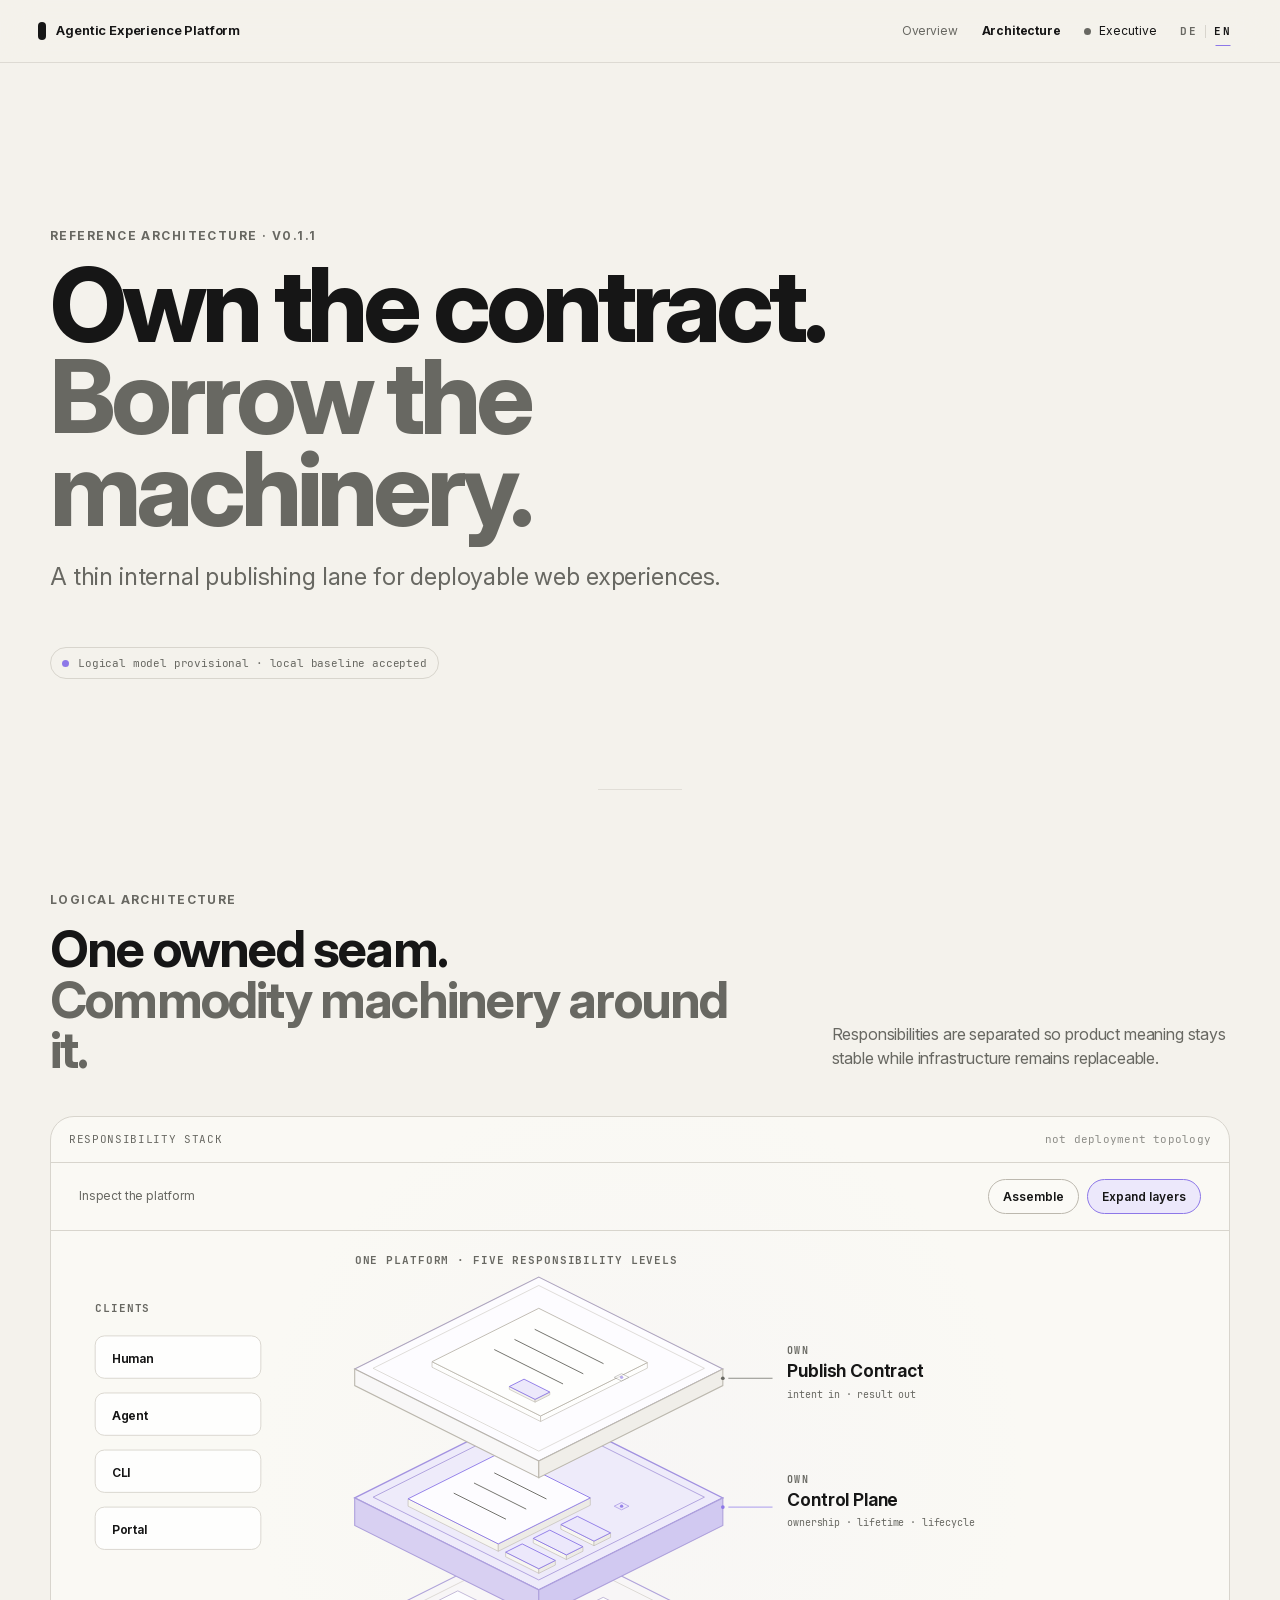
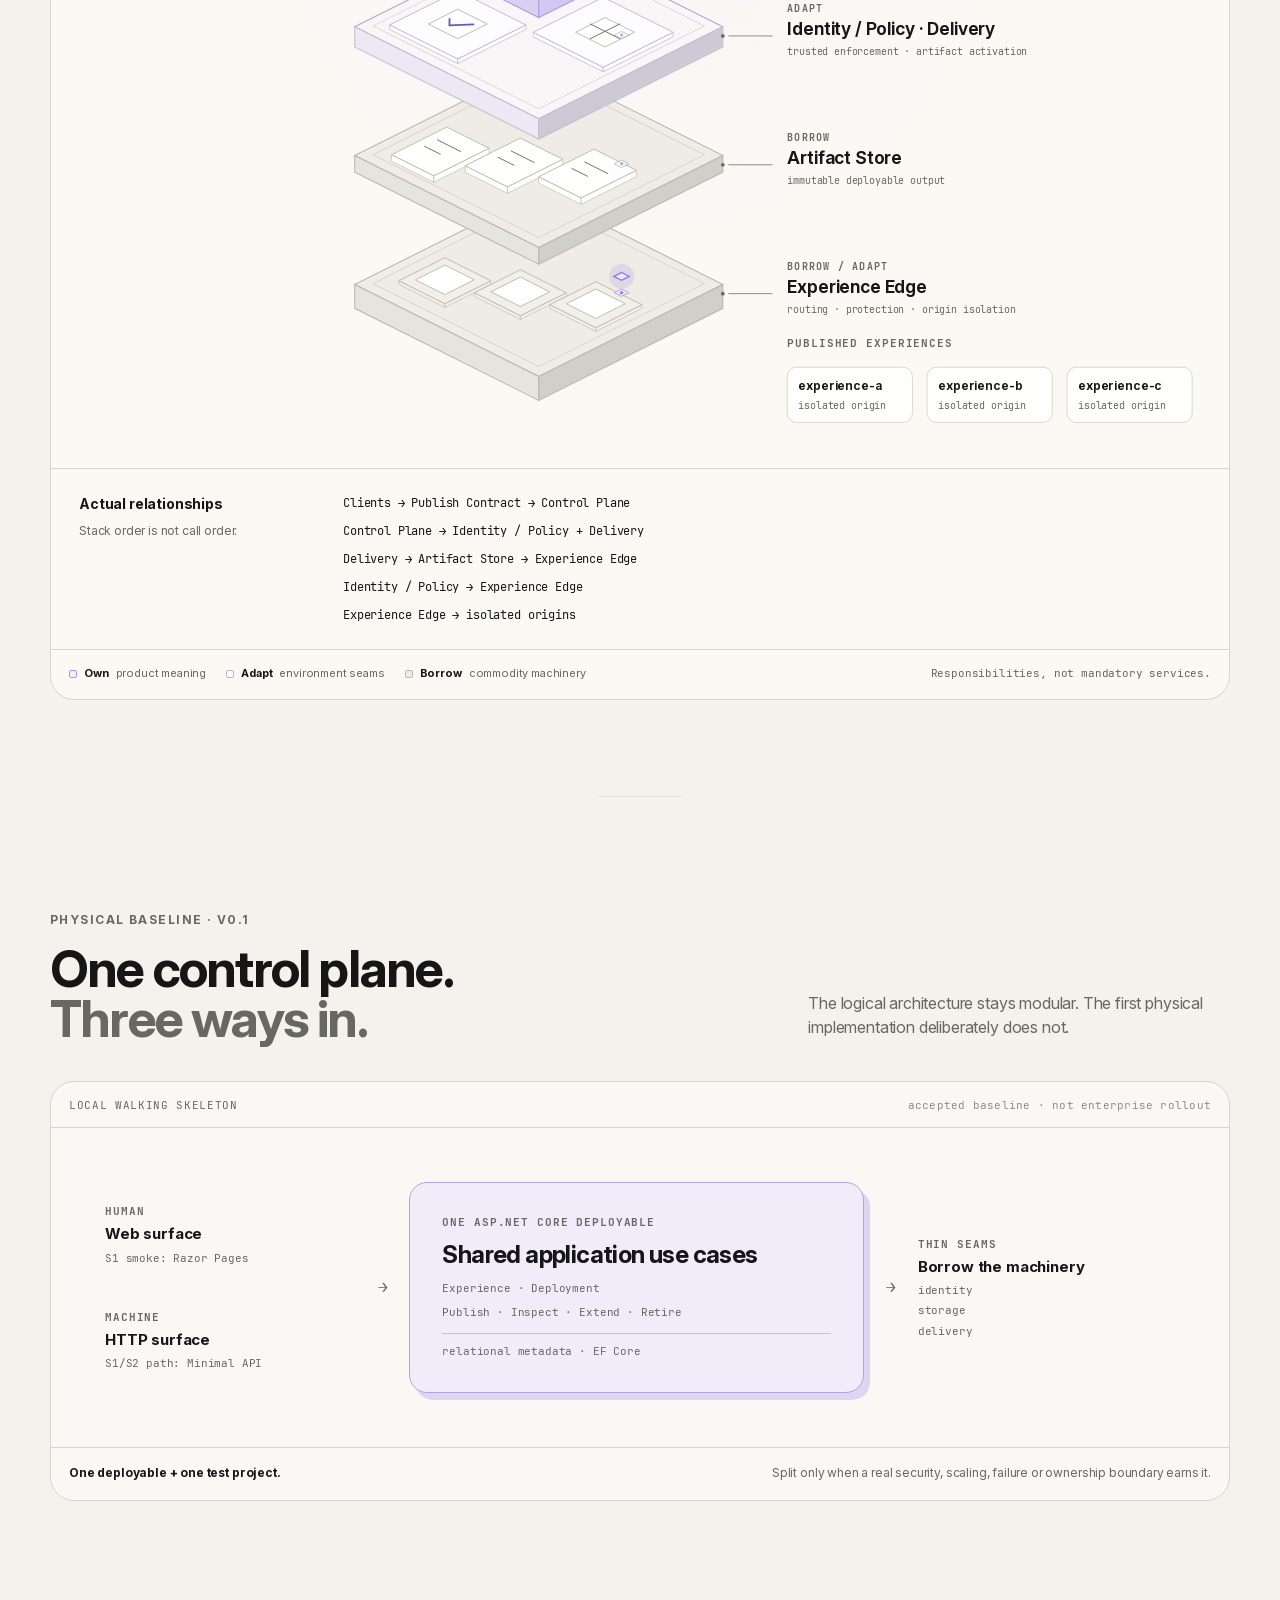
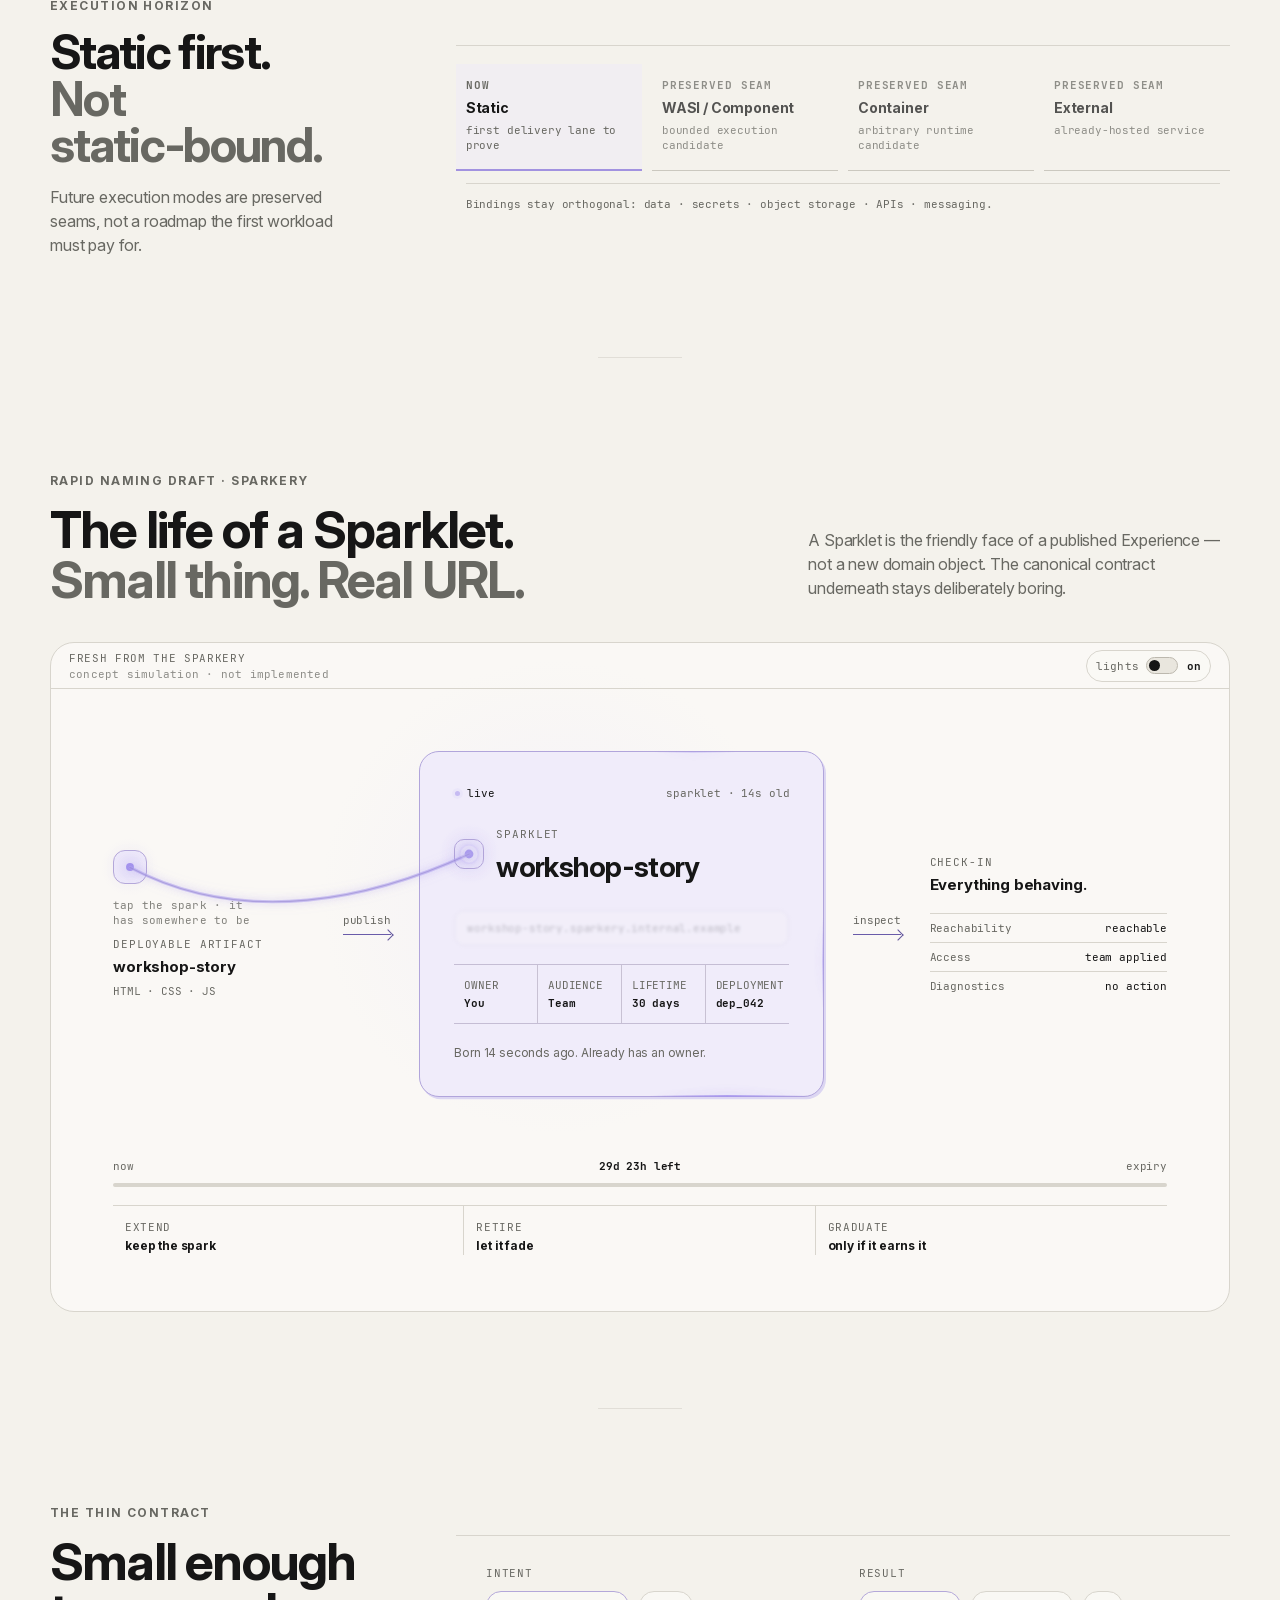
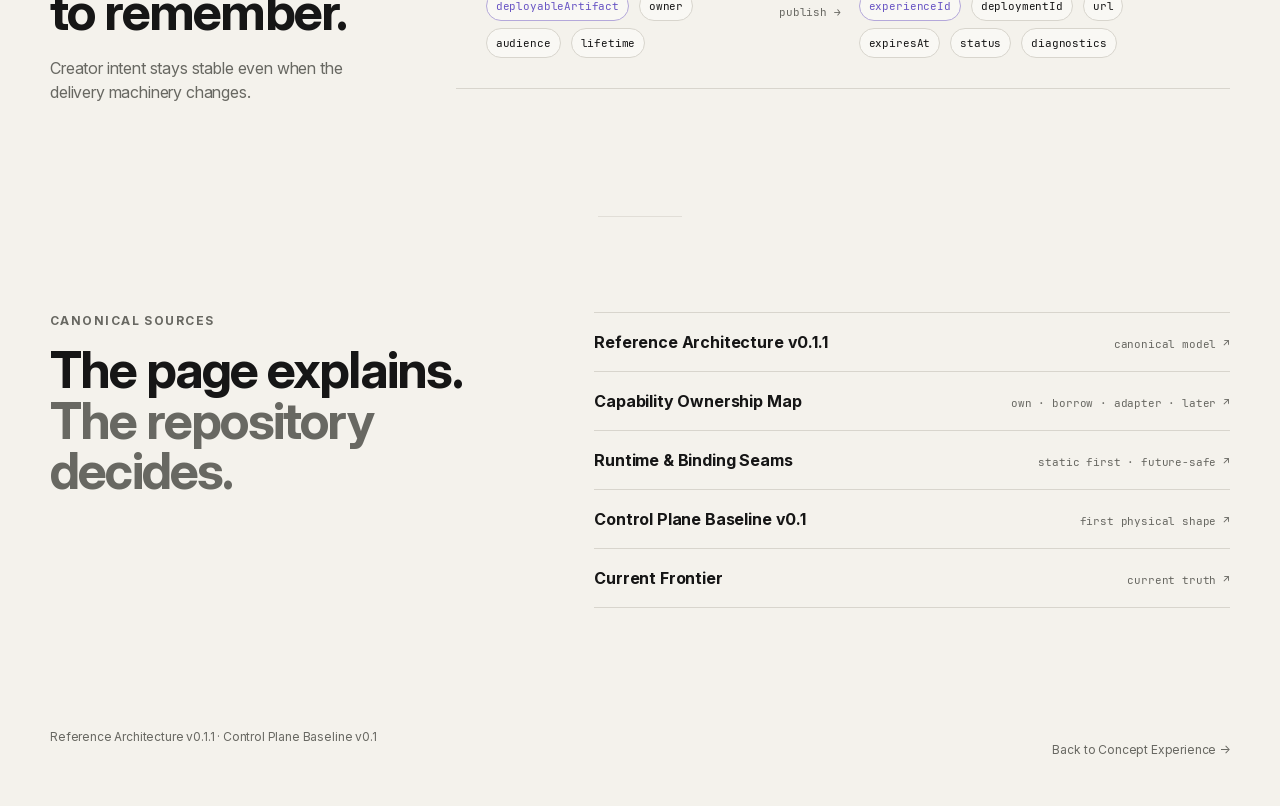
==== agentic-experience-platform/architecture.html @ 66ccdc4f "Publish agentic-experience-platform from 0d04f2d07362" ====
<!doctype html>
<html lang="en">
<head>
  <meta charset="utf-8" />
  <meta name="viewport" content="width=device-width, initial-scale=1" />
  <meta name="color-scheme" content="light dark" />
  <title>Reference Architecture — Agentic Experience Platform</title>
  <meta
    name="description"
    content="The provisional reference architecture for the Agentic Experience Platform: own the contract, borrow the machinery."
  />
  <link rel="preload" href="./fonts/InterVariable.woff2" as="font" type="font/woff2" crossorigin />
  <link rel="stylesheet" href="./tokens.css?v=0d04f2d07362" />
  <link rel="stylesheet" href="./styles.css?v=0d04f2d07362" />
  <link rel="stylesheet" href="./architecture.css?v=0d04f2d07362" />
  <meta name="aep-build" content="0d04f2d07362" />
</head>
<body class="architecture-page">
  <a class="skip-link" href="#main">Skip to content</a>

  <header class="topbar">
    <a class="brand architecture-brand" href="./index.html" aria-label="Agentic Experience Platform overview">
      <span class="brand-mark" aria-hidden="true"></span>
      <span class="brand-full">Agentic Experience Platform</span><abbr class="brand-compact" title="Agentic Experience Platform">AEP</abbr>
    </a>

    <nav class="topbar-actions architecture-nav" aria-label="Architecture view controls">
      <a class="architecture-nav-link" href="./index.html">Overview</a>
      <span class="architecture-nav-current" aria-current="page">Architecture</span>
      <button class="mode-toggle" id="depthToggle" type="button" aria-pressed="false">
        <span class="mode-dot" aria-hidden="true"></span>
        <span id="depthLabel">Executive</span>
      </button>
      <div class="language-rail" role="group" aria-label="Language">
        <button class="language-option" type="button" data-language="de" aria-pressed="false" aria-label="Deutsch">DE</button>
        <span class="language-divider" aria-hidden="true"></span>
        <button class="language-option" type="button" data-language="en" aria-pressed="true" aria-label="English">EN</button>
      </div>
    </nav>
  </header>

  <main id="main">
    <section class="section-shell architecture-hero">
      <div class="architecture-hero-copy">
        <div class="eyebrow">Reference architecture · v0.1.1</div>
        <h1 class="architecture-title">Own the contract.<br /><span>Borrow the machinery.</span></h1>
        <p class="hero-lead">
          A thin internal publishing lane for deployable web experiences.
        </p>
        <div class="architecture-status">
          <span class="architecture-status-dot" aria-hidden="true"></span>
          Logical model provisional · local baseline accepted
        </div>
      </div>
    </section>

    <section class="section-shell architecture-map-section" id="architecture">
      <div class="architecture-map-heading">
        <div>
          <div class="eyebrow">Logical architecture</div>
          <h2>One owned seam.<br /><span>Commodity machinery around it.</span></h2>
        </div>
        <p>
          Responsibilities are separated so product meaning stays stable while infrastructure remains replaceable.
        </p>
      </div>

      <figure class="architecture-figure">
        <div class="architecture-figure-head">
          <span>Responsibility stack</span>
          <small><span class="architecture-wide-hint">not deployment topology</span><span class="architecture-swipe-hint">mobile composition</span></small>
        </div>

        <div class="architecture-mobile-view-switch" id="mobileArchitectureView" role="group" aria-label="Architecture view">
          <span>View</span>
          <div>
            <button type="button" id="mobileArchitectureLinear" aria-controls="architectureMobile architectureScroll" aria-pressed="true">Linear</button>
            <button type="button" id="mobileArchitectureSpatial" aria-controls="architectureMobile architectureScroll" aria-pressed="false">Spatial</button>
          </div>
        </div>
        <div class="architecture-mobile-spatial-hint" id="mobileSpatialHint" hidden>Pan to inspect the full stack · pinch to zoom</div>

        <div class="stack-controls" id="stackControls" hidden><span>Inspect the platform</span><div><button type="button" id="stackAssemble" aria-controls="architectureScroll" aria-pressed="false">Assemble</button><button type="button" id="stackExpand" aria-controls="architectureScroll" aria-pressed="true">Expand layers</button></div></div>
        <div class="architecture-canvas-scroll" id="architectureScroll">
          <svg class="architecture-canvas architecture-stack" viewBox="0 0 1280 910" role="img" aria-labelledby="architectureSvgTitle architectureSvgDescription"><title id="architectureSvgTitle">Reference architecture responsibility stack</title><desc id="architectureSvgDescription">Five shared-footprint levels: Publish Contract, Control Plane, peer Identity / Policy and Delivery adapters, Artifact Store, Experience Edge. The stack groups responsibilities; explicit dependency paths below distinguish actual relationships from spatial order. Raised surface details create tactile semantic zones, and one representative Sparklet trace demonstrates the publish-to-edge path without replacing the dependency map below.</desc><text class="architecture-side-title stack-context" x="48" y="88">Clients</text><g class="stack-context"><g class="architecture-client"><rect x="48" y="114" width="180" height="46" rx="10"></rect><text x="66" y="143">Human</text></g><g class="architecture-client"><rect x="48" y="176" width="180" height="46" rx="10"></rect><text x="66" y="205">Agent</text></g><g class="architecture-client"><rect x="48" y="238" width="180" height="46" rx="10"></rect><text x="66" y="267">CLI</text></g><g class="architecture-client"><rect x="48" y="300" width="180" height="46" rx="10"></rect><text x="66" y="329">Portal</text></g></g><text x="330" y="36" class="architecture-side-title">One platform · five responsibility levels</text><g data-exploded data-origin="530 610" data-gap="120"><g class="iso-module iso-borrow" data-part="edge" data-rect="0 0 200 200" data-z="0" data-t="26" style="--stack-close:0px" data-level="0" data-center="530 710" data-width="400"><polygon class="iso-top" points="330,710 530,610 730,710 530,810"></polygon><polygon class="iso-left" points="330,710 530,810 530,836 330,736"></polygon><polygon class="iso-right" points="530,810 730,710 730,736 530,836"></polygon><g class="stack-surface-rim"><polygon class="stack-rim" points="350,709.2 530,619.2 710,709.2 530,799.2"></polygon></g><g class="stack-surface-details" data-detail="edge"><polygon class="stack-detail-side stack-detail-side-left origin-well" points="378,706 428,731 428,735 378,710"></polygon><polygon class="stack-detail-side stack-detail-side-right origin-well" points="428,731 478,706 478,710 428,735"></polygon><polygon class="stack-detail stack-detail-top origin-well" points="378,706 428,681 478,706 428,731"></polygon><polygon class="stack-detail origin-interior sparklet-home" points="396,705 428,689 460,705 428,721"></polygon><polygon class="stack-detail-side stack-detail-side-left origin-well" points="460,719 510,744 510,748 460,723"></polygon><polygon class="stack-detail-side stack-detail-side-right origin-well" points="510,744 560,719 560,723 510,748"></polygon><polygon class="stack-detail stack-detail-top origin-well" points="460,719 510,694 560,719 510,744"></polygon><polygon class="stack-detail origin-interior" points="478,718 510,702 542,718 510,734"></polygon><polygon class="stack-detail-side stack-detail-side-left origin-well" points="542,732 592,757 592,761 542,736"></polygon><polygon class="stack-detail-side stack-detail-side-right origin-well" points="592,757 642,732 642,736 592,761"></polygon><polygon class="stack-detail stack-detail-top origin-well" points="542,732 592,707 642,732 592,757"></polygon><polygon class="stack-detail origin-interior" points="560,731 592,715 624,731 592,747"></polygon></g><g class="stack-label"><circle cx="730" cy="720" r="2"></circle><path d="M736 720 H784"></path><text x="800" y="694" class="stack-owner">BORROW / ADAPT</text><text x="800" y="719" class="stack-name">Experience Edge</text><text x="800" y="741" class="stack-note">routing · protection · origin isolation</text></g></g><g class="iso-module iso-borrow" data-part="store" data-rect="0 0 200 200" data-z="140" data-t="18" style="--stack-close:120px" data-level="1" data-center="530 570" data-width="400"><polygon class="iso-top" points="330,570 530,470 730,570 530,670"></polygon><polygon class="iso-left" points="330,570 530,670 530,688 330,588"></polygon><polygon class="iso-right" points="530,670 730,570 730,588 530,688"></polygon><g class="stack-surface-rim"><polygon class="stack-rim" points="350,569.2 530,479.2 710,569.2 530,659.2"></polygon></g><g class="stack-surface-details" data-detail="store"><polygon class="stack-detail-side stack-detail-side-left artifact" points="370,569 416,592 416,599 370,576"></polygon><polygon class="stack-detail-side stack-detail-side-right artifact" points="416,592 476,562 476,569 416,599"></polygon><polygon class="stack-detail stack-detail-top artifact" points="370,569 430,539 476,562 416,592"></polygon><path class="stack-detail-line artifact-line" d="M420 553 L445 565.5"></path><path class="stack-detail-line artifact-line" d="M406 560 L423 568.5"></path><polygon class="stack-detail-side stack-detail-side-left artifact" points="450,581 496,604 496,611 450,588"></polygon><polygon class="stack-detail-side stack-detail-side-right artifact" points="496,604 556,574 556,581 496,611"></polygon><polygon class="stack-detail stack-detail-top artifact" points="450,581 510,551 556,574 496,604"></polygon><path class="stack-detail-line artifact-line" d="M500 565 L525 577.5"></path><path class="stack-detail-line artifact-line" d="M486 572 L503 580.5"></path><polygon class="stack-detail-side stack-detail-side-left artifact" points="530,593 576,616 576,623 530,600"></polygon><polygon class="stack-detail-side stack-detail-side-right artifact" points="576,616 636,586 636,593 576,623"></polygon><polygon class="stack-detail stack-detail-top artifact" points="530,593 590,563 636,586 576,616"></polygon><path class="stack-detail-line artifact-line" d="M580 577 L605 589.5"></path><path class="stack-detail-line artifact-line" d="M566 584 L583 592.5"></path></g><g class="stack-label"><circle cx="730" cy="580" r="2"></circle><path d="M736 580 H784"></path><text x="800" y="554" class="stack-owner">BORROW</text><text x="800" y="579" class="stack-name">Artifact Store</text><text x="800" y="601" class="stack-note">immutable deployable output</text></g></g><g class="iso-module iso-adapter" data-part="adapters" data-rect="0 0 200 200" data-z="280" data-t="22" style="--stack-close:240px" data-level="2" data-center="530 430" data-width="400"><polygon class="iso-top" points="330,430 530,330 730,430 530,530"></polygon><polygon class="iso-left" points="330,430 530,530 530,552 330,452"></polygon><polygon class="iso-right" points="530,530 730,430 730,452 530,552"></polygon><g class="stack-surface-rim"><polygon class="stack-rim" points="350,429.2 530,339.2 710,429.2 530,519.2"></polygon></g><g class="stack-surface-details" data-detail="adapters"><polygon class="stack-detail-side stack-detail-side-left adapter-slot" points="368,428 442,465 442,470 368,433"></polygon><polygon class="stack-detail-side stack-detail-side-right adapter-slot" points="442,465 516,428 516,433 442,470"></polygon><polygon class="stack-detail stack-detail-top adapter-slot" points="368,428 442,391 516,428 442,465"></polygon><polygon class="stack-detail-side stack-detail-side-left adapter-slot" points="524,436 600,474 600,479 524,441"></polygon><polygon class="stack-detail-side stack-detail-side-right adapter-slot" points="600,474 676,436 676,441 600,479"></polygon><polygon class="stack-detail stack-detail-top adapter-slot" points="524,436 600,398 676,436 600,474"></polygon><polygon class="stack-detail policy" points="410,427 442,411 474,427 442,443"></polygon><path class="stack-detail-line policy-check" d="M433 421.5 L433 428.5"></path><path class="stack-detail-line policy-check" d="M433 428.5 L459 427.5"></path><polygon class="stack-detail delivery" points="570,436 602,420 634,436 602,452"></polygon><path class="stack-detail-line delivery-line" d="M586 427 L618 443"></path><path class="stack-detail-line delivery-line" d="M618 427 L586 443"></path></g><g class="stack-label"><circle cx="730" cy="440" r="2"></circle><path d="M736 440 H784"></path><text x="800" y="414" class="stack-owner">ADAPT</text><text x="800" y="439" class="stack-name">Identity / Policy · Delivery</text><text x="800" y="461" class="stack-note">trusted enforcement · artifact activation</text></g></g><g class="iso-module iso-owned iso-control" data-part="control" data-rect="0 0 200 200" data-z="420" data-t="30" style="--stack-close:360px" data-level="3" data-center="530 290" data-width="400"><polygon class="iso-top" points="330,290 530,190 730,290 530,390"></polygon><polygon class="iso-left" points="330,290 530,390 530,420 330,320"></polygon><polygon class="iso-right" points="530,390 730,290 730,320 530,420"></polygon><g class="stack-surface-rim"><polygon class="stack-rim" points="350,289.2 530,199.2 710,289.2 530,379.2"></polygon></g><g class="stack-surface-details" data-detail="control"><polygon class="stack-detail-side stack-detail-side-left record" points="388,291 486,340 486,348 388,299"></polygon><polygon class="stack-detail-side stack-detail-side-right record" points="486,340 586,290 586,298 486,348"></polygon><polygon class="stack-detail stack-detail-top record" points="388,291 488,241 586,290 486,340"></polygon><path class="stack-detail-line record-line" d="M482 263 L538 291"></path><path class="stack-detail-line record-line" d="M460 274 L516 302"></path><path class="stack-detail-line record-line" d="M438 285 L494 313"></path><polygon class="stack-detail-side stack-detail-side-left record-field" points="554,319 590,337 590,342 554,324"></polygon><polygon class="stack-detail-side stack-detail-side-right record-field" points="590,337 608,328 608,333 590,342"></polygon><polygon class="stack-detail stack-detail-top record-field" points="554,319 572,310 608,328 590,337"></polygon><polygon class="stack-detail-side stack-detail-side-left record-field" points="524,334 560,352 560,357 524,339"></polygon><polygon class="stack-detail-side stack-detail-side-right record-field" points="560,352 578,343 578,348 560,357"></polygon><polygon class="stack-detail stack-detail-top record-field" points="524,334 542,325 578,343 560,352"></polygon><polygon class="stack-detail-side stack-detail-side-left record-field" points="494,349 530,367 530,372 494,354"></polygon><polygon class="stack-detail-side stack-detail-side-right record-field" points="530,367 548,358 548,363 530,372"></polygon><polygon class="stack-detail stack-detail-top record-field" points="494,349 512,340 548,358 530,367"></polygon></g><g class="stack-label"><circle cx="730" cy="300" r="2"></circle><path d="M736 300 H784"></path><text x="800" y="274" class="stack-owner">OWN</text><text x="800" y="299" class="stack-name">Control Plane</text><text x="800" y="321" class="stack-note">ownership · lifetime · lifecycle</text></g></g><g class="iso-module iso-owned iso-publish" data-part="publish" data-rect="0 0 200 200" data-z="560" data-t="18" style="--stack-close:480px" data-level="4" data-center="530 150" data-width="400"><polygon class="iso-top" points="330,150 530,50 730,150 530,250"></polygon><polygon class="iso-left" points="330,150 530,250 530,268 330,168"></polygon><polygon class="iso-right" points="530,250 730,150 730,168 530,268"></polygon><g class="stack-surface-rim"><polygon class="stack-rim" points="350,149.2 530,59.2 710,149.2 530,239.2"></polygon></g><g class="stack-surface-details" data-detail="publish"><polygon class="stack-detail-side stack-detail-side-left intent-card" points="414,142 532,201 532,207 414,148"></polygon><polygon class="stack-detail-side stack-detail-side-right intent-card" points="532,201 648,143 648,149 532,207"></polygon><polygon class="stack-detail stack-detail-top intent-card" points="414,142 530,84 648,143 532,201"></polygon><path class="stack-detail-line intent-copy" d="M526 107 L600 144"></path><path class="stack-detail-line intent-copy" d="M504 118 L578 155"></path><path class="stack-detail-line intent-copy" d="M482 129 L556 166"></path><polygon class="stack-detail-side stack-detail-side-left intent-action" points="498,169 526,183 526,186 498,172"></polygon><polygon class="stack-detail-side stack-detail-side-right intent-action" points="526,183 542,175 542,178 526,186"></polygon><polygon class="stack-detail stack-detail-top intent-action" points="498,169 514,161 542,175 526,183"></polygon></g><g class="stack-label"><circle cx="730" cy="160" r="2"></circle><path d="M736 160 H784"></path><text x="800" y="134" class="stack-owner">OWN</text><text x="800" y="159" class="stack-name">Publish Contract</text><text x="800" y="181" class="stack-note">intent in · result out</text></g></g><path id="stackSparkletJourney" class="stack-sparklet-journey" d="M620 159 L620 299 L620 439 L620 579 L620 719"></path><g class="stack-sparklet-traveler" aria-hidden="true"><circle class="stack-sparklet-aura" r="13"></circle><polygon class="stack-sparklet-core" points="-8,0 0,-4 8,0 0,4"></polygon></g><g class="stack-sparklet-port" data-port="edge" transform="translate(620 719)"><polygon points="-8,0 0,-4 8,0 0,4"></polygon><circle r="1.8"></circle></g><g class="stack-sparklet-port" data-port="store" transform="translate(620 579)"><polygon points="-8,0 0,-4 8,0 0,4"></polygon><circle r="1.8"></circle></g><g class="stack-sparklet-port" data-port="adapters" transform="translate(620 439)"><polygon points="-8,0 0,-4 8,0 0,4"></polygon><circle r="1.8"></circle></g><g class="stack-sparklet-port" data-port="control" transform="translate(620 299)"><polygon points="-8,0 0,-4 8,0 0,4"></polygon><circle r="1.8"></circle></g><g class="stack-sparklet-port" data-port="publish" transform="translate(620 159)"><polygon points="-8,0 0,-4 8,0 0,4"></polygon><circle r="1.8"></circle></g></g><text class="architecture-side-title stack-context" x="800" y="778">Published experiences</text><g class="stack-context"><g class="architecture-origin"><rect x="800" y="800" width="136" height="60" rx="10"></rect><text x="812" y="825">experience-a</text><text x="812" y="845" class="architecture-origin-note">isolated origin</text></g><g class="architecture-origin"><rect x="952" y="800" width="136" height="60" rx="10"></rect><text x="964" y="825">experience-b</text><text x="964" y="845" class="architecture-origin-note">isolated origin</text></g><g class="architecture-origin"><rect x="1104" y="800" width="136" height="60" rx="10"></rect><text x="1116" y="825">experience-c</text><text x="1116" y="845" class="architecture-origin-note">isolated origin</text></g></g><g class="stack-assembled-label" aria-hidden="true"><text x="800" y="672" class="stack-name">One assembled platform</text><text x="800" y="698" class="stack-note">Expand to inspect responsibilities.</text></g></svg>
        </div>

        <div class="architecture-mobile" id="architectureMobile" role="img" aria-label="Mobile reference architecture. Clients send publish intent into the owned Publish Contract and Control Plane. Identity and delivery adapters connect the core to borrowed machinery. The Experience Edge serves isolated published experiences.">
          <div class="mobile-arch-clients">
            <div class="mobile-arch-kicker">Clients</div>
            <div class="mobile-client-row">
              <span>Human</span>
              <span>Agent</span>
              <span>CLI</span>
              <span>Portal</span>
            </div>
          </div>

          <div class="mobile-arch-transition">
            <span>publish intent</span>
            <i aria-hidden="true"></i>
          </div>

          <section class="mobile-arch-zone mobile-arch-owned-zone">
            <div class="mobile-arch-zone-label">Own · product meaning</div>

            <div class="mobile-arch-node extrude extrude-own mobile-arch-node-owned">
              <small>Contract</small>
              <strong>Publish Contract</strong>
              <span>intent in · result out</span>
            </div>

            <div class="mobile-stack-gap" aria-hidden="true"></div>

            <div class="mobile-arch-node extrude extrude-own mobile-arch-node-owned mobile-arch-node-primary">
              <small>Control</small>
              <strong>Control Plane</strong>
              <span>identity · lineage · lifetime · lifecycle</span>
            </div>
          </section>

          <div class="mobile-arch-transition mobile-arch-transition-soft">
            <span>environment seams</span>
            <i aria-hidden="true"></i>
          </div>

          <section class="mobile-arch-zone mobile-arch-machinery-zone">
            <div class="mobile-arch-zone-label">Adapt / Borrow · machinery</div>

            <div class="mobile-stack-adapters">
              <div class="mobile-arch-node extrude extrude-adapt mobile-arch-node-adapter"><small>Shared adapter level</small><strong>Identity / Policy · Delivery</strong><span>trusted enforcement · artifact activation</span></div>
            </div>
            <div class="mobile-stack-gap" aria-hidden="true"></div>
            <div class="mobile-arch-node extrude extrude-borrow mobile-arch-node-borrow mobile-arch-node-store"><small>Borrow</small><strong>Artifact Store</strong><span>immutable deployable output</span></div>
            <div class="mobile-stack-gap" aria-hidden="true"></div>
            <div class="mobile-arch-node extrude extrude-borrow mobile-arch-node-borrow mobile-arch-node-edge"><small>Borrow / adapt</small><strong>Experience Edge</strong><span>routing · protection · origin isolation</span></div>
          </section>

          <div class="mobile-arch-transition">
            <span>protected URL</span>
            <i aria-hidden="true"></i>
          </div>

          <div class="mobile-arch-origins">
            <div class="mobile-arch-kicker">Published experiences</div>
            <div class="mobile-origin-row">
              <span><b>a</b><small>isolated</small></span>
              <span><b>b</b><small>isolated</small></span>
              <span><b>c</b><small>isolated</small></span>
            </div>
          </div>
        </div>

        <div class="architecture-dependencies"><div><strong>Actual relationships</strong><small>Stack order is not call order.</small></div><ul><li>Clients → Publish Contract → Control Plane</li><li>Control Plane → Identity / Policy + Delivery</li><li>Delivery → Artifact Store → Experience Edge</li><li>Identity / Policy → Experience Edge</li><li>Experience Edge → isolated origins</li></ul></div><figcaption class="architecture-legend">
          <span><i class="legend-swatch legend-owned"></i><strong>Own</strong> product meaning</span>
          <span><i class="legend-swatch legend-adapter"></i><strong>Adapt</strong> environment seams</span>
          <span><i class="legend-swatch legend-borrow"></i><strong>Borrow</strong> commodity machinery</span>
          <span class="architecture-legend-note">Responsibilities, not mandatory services.</span>
        </figcaption>
      </figure>

      <div class="architecture-nerd-note nerd-only">
        <div class="depth-label">Nerd depth</div>
        <p>
          The first physical implementation is now intentionally one ASP.NET Core deployable plus one test project.
          Split only when isolation, scaling, failure domains or ownership make it necessary.
        </p>
      </div>
    </section>


    <section class="section-shell baseline-section" id="physicalBaseline">
      <div class="baseline-heading">
        <div>
          <div class="eyebrow">Physical baseline · v0.1</div>
          <h2>One control plane.<br /><span>Three ways in.</span></h2>
        </div>
        <p>
          The logical architecture stays modular. The first physical implementation deliberately does not.
        </p>
      </div>

      <div class="baseline-board">
        <div class="baseline-board-head">
          <span>Local walking skeleton</span>
          <small>accepted baseline · not enterprise rollout</small>
        </div>

        <div class="baseline-flow" role="img" aria-label="A human web surface and a machine HTTP surface enter the same ASP.NET Core application use cases, backed by relational metadata and thin infrastructure seams.">
<div class="baseline-entries">          <div class="baseline-entry">
            <span class="baseline-meta">HUMAN</span>
            <strong>Web surface</strong>
            <small>S1 smoke: Razor Pages</small>
          </div>

          <div class="baseline-entry">
            <span class="baseline-meta">MACHINE</span>
            <strong>HTTP surface</strong>
            <small>S1/S2 path: Minimal API</small>
          </div>

</div>          <div class="baseline-flow-arrow" aria-hidden="true">→</div>

          <div class="baseline-core extrude extrude-own">
            <span class="baseline-meta">ONE ASP.NET CORE DEPLOYABLE</span>
            <strong>Shared application use cases</strong>
            <span>Experience · Deployment</span>
            <span>Publish · Inspect · Extend · Retire</span>
            <span class="baseline-core-data">relational metadata · EF Core</span>
          </div>

          <div class="baseline-flow-arrow" aria-hidden="true">→</div>

          <div class="baseline-borrow">
            <span class="baseline-meta">THIN SEAMS</span>
            <strong>Borrow the machinery</strong>
            <span>identity</span>
            <span>storage</span>
            <span>delivery</span>
          </div>
        </div>

        <div class="baseline-board-note">
          <strong>One deployable + one test project.</strong>
          <span>Split only when a real security, scaling, failure or ownership boundary earns it.</span>
        </div>
      </div>

      <div class="runtime-horizon">
        <div class="runtime-horizon-copy">
          <div class="eyebrow">Execution horizon</div>
          <h3>Static first.<br /><span>Not static‑bound.</span></h3>
          <p>Future execution modes are preserved seams, not a roadmap the first workload must pay for.</p>
        </div>

        <div class="runtime-horizon-body">
          <div class="runtime-lane runtime-lane-current">
            <small>NOW</small>
            <strong>Static</strong>
            <span>first delivery lane to prove</span>
          </div>

          <div class="runtime-lane runtime-lane-future">
            <small>PRESERVED SEAM</small>
            <strong>WASI / Component</strong>
            <span>bounded execution candidate</span>
          </div>

          <div class="runtime-lane runtime-lane-future">
            <small>PRESERVED SEAM</small>
            <strong>Container</strong>
            <span>arbitrary runtime candidate</span>
          </div>

          <div class="runtime-lane runtime-lane-future">
            <small>PRESERVED SEAM</small>
            <strong>External</strong>
            <span>already-hosted service</span>
          </div>
          <p class="runtime-binding-note">Bindings stay orthogonal: data · secrets · object storage · APIs · messaging.</p>
        </div>
      </div>
    </section>


    <section class="section-shell sparklet-section" id="sparkletLife">
      <div class="sparklet-heading">
        <div>
          <div class="eyebrow">Rapid naming draft · Sparkery</div>
          <h2>The life of a Sparklet.<br /><span>Small thing. Real URL.</span></h2>
        </div>
        <p>
          A Sparklet is the friendly face of a published Experience — not a new domain object.
          The canonical contract underneath stays deliberately boring.
        </p>
      </div>

      <div class="sparklet-stage" role="region" aria-label="Concept simulation showing a deployable artifact published as a Sparklet, inspected while live, and reaching a lifetime decision to extend, retire or graduate if justified.">
        <div class="sparklet-stage-head">
          <div class="sparklet-stage-meta">
            <span>Fresh from the Sparkery</span>
            <small>concept simulation · not implemented</small>
          </div>
          <div class="sparklet-stage-tools">
            <span class="sparklet-night-whisper" id="sparkletNightWhisper" aria-hidden="true">Some things are easier to see in the dark.</span>
            <button class="sparklet-light-switch" id="sparkletLights" type="button" aria-pressed="false" aria-label="Turn Sparkery lights out">
              <span>lights</span>
              <span class="sparklet-switch-track" aria-hidden="true"><i></i></span>
              <strong id="sparkletLightsLabel">on</strong>
            </button>
          </div>
        </div>

        <div class="sparklet-runtime" id="sparkletRuntime">
          <span class="sparklet-flight" id="sparkletFlight" aria-hidden="true" hidden>✦</span>

          <div class="sparklet-source">
            <button class="sparklet-glyph sparklet-trigger" id="sparkletSourceSpark" type="button" aria-label="Push this Sparklet to the runtime">
              <span class="sparklet-core" aria-hidden="true"></span>
            </button>
            <span class="sparklet-trigger-hint">tap the spark · it has somewhere to be</span>
            <small>Deployable artifact</small>
            <strong>workshop-story</strong>
            <span>HTML · CSS · JS</span>
          </div>

          <div class="sparklet-hop" aria-hidden="true">
            <span>publish</span>
            <i></i>
          </div>

          <article class="sparklet-live extrude extrude-experience" id="sparkletLive">
            <div class="sparklet-live-topline">
              <span class="sparklet-live-status"><i aria-hidden="true"></i> live</span>
              <span>sparklet · 14s old</span>
            </div>

            <div class="sparklet-live-title">
              <span class="sparklet-glyph sparklet-glyph-small" id="sparkletTargetSpark" aria-hidden="true"><span class="sparklet-core"></span></span>
              <div>
                <small>Sparklet</small>
                <h3>workshop-story</h3>
              </div>
            </div>

            <code class="sparklet-live-url">workshop-story.sparkery.internal.example</code>

            <div class="sparklet-facts">
              <span><small>Owner</small><strong>You</strong></span>
              <span><small>Audience</small><strong>Team</strong></span>
              <span><small>Lifetime</small><strong>30 days</strong></span>
              <span><small>Deployment</small><strong>dep_042</strong></span>
            </div>

            <p>Born 14 seconds ago. Already has an owner.</p>
          </article>

          <div class="sparklet-hop sparklet-hop-inspect" aria-hidden="true">
            <span>inspect</span>
            <i></i>
          </div>

          <div class="sparklet-inspect">
            <small>Check-in</small>
            <strong>Everything behaving.</strong>
            <dl>
              <div><dt>Reachability</dt><dd>reachable</dd></div>
              <div><dt>Access</dt><dd>team applied</dd></div>
              <div><dt>Diagnostics</dt><dd>no action</dd></div>
            </dl>
          </div>
        </div>

        <div class="sparklet-lifetime">
          <div class="sparklet-lifetime-labels">
            <span>now</span>
            <strong>29d 23h left</strong>
            <span>expiry</span>
          </div>
          <div class="sparklet-lifetime-rail" aria-hidden="true">
            <i></i>
          </div>
          <div class="sparklet-outcomes">
            <span><small>Extend</small><strong>keep the spark</strong></span>
            <span><small>Retire</small><strong>let it fade</strong></span>
            <span><small>Graduate</small><strong>only if it earns it</strong></span>
          </div>
        </div>

        <div class="sparklet-canonical nerd-only">
          <span class="depth-label">Under the nickname</span>
          <p><strong>Sparklet</strong> maps to the existing Experience + active Deployment semantics. Sparkery is presentation language; the API does not need whimsy.</p>
        </div>
      </div>
    </section>

    <section class="section-shell architecture-contract-section" id="contract">
      <div class="architecture-contract-copy">
        <div class="eyebrow">The thin contract</div>
        <h2>Small enough to remember.</h2>
        <p>Creator intent stays stable even when the delivery machinery changes.</p>
      </div>

      <div class="contract-ribbon" aria-label="Publish contract summary">
        <div class="contract-ribbon-group">
          <small>Intent</small>
          <strong>deployableArtifact</strong>
          <span>owner</span>
          <span>audience</span>
          <span>lifetime</span>
        </div>
        <div class="contract-ribbon-action" aria-hidden="true">
          <span class="contract-action-wide">publish →</span>
          <span class="contract-action-mobile">publish ↓</span>
        </div>
        <div class="contract-ribbon-group contract-ribbon-result">
          <small>Result</small>
          <strong>experienceId</strong>
          <span>deploymentId</span>
          <span>url</span>
          <span>expiresAt</span>
          <span>status</span>
          <span>diagnostics</span>
        </div>
      </div>

      <div class="architecture-open nerd-only">
        <div>
          <div class="depth-label">Still deliberately open</div>
          <p>Storage substrate · concrete metadata database · identity/audience integration · URL/origin strategy · cleanup scheduler · agent authentication · exact inspect contract.</p>
        </div>
        <a class="architecture-source-link" href="https://github.com/jdistlr/agentic-experience-platform/blob/main/state/ARCHITECTURE-QUESTIONS.md">
          Open architecture questions ↗
        </a>
      </div>
    </section>

    <section class="section-shell architecture-sources">
      <div>
        <div class="eyebrow">Canonical sources</div>
        <h2>The page explains.<br /><span>The repository decides.</span></h2>
      </div>
      <div class="architecture-source-list">
        <a href="https://github.com/jdistlr/agentic-experience-platform/blob/main/docs/18-reference-architecture-v0.1.md">
          <span>Reference Architecture v0.1.1</span><small>canonical model ↗</small>
        </a>
        <a href="https://github.com/jdistlr/agentic-experience-platform/blob/main/docs/19-capability-ownership-map.md">
          <span>Capability Ownership Map</span><small>own · borrow · adapter · later ↗</small>
        </a>
        <a href="https://github.com/jdistlr/agentic-experience-platform/blob/main/docs/20-runtime-and-binding-seams.md">
          <span>Runtime & Binding Seams</span><small>static first · future-safe ↗</small>
        </a>
        <a href="https://github.com/jdistlr/agentic-experience-platform/blob/main/docs/21-control-plane-baseline-v0.1.md">
          <span>Control Plane Baseline v0.1</span><small>first physical shape ↗</small>
        </a>
        <a href="https://github.com/jdistlr/agentic-experience-platform/blob/main/state/FRONTIER.md">
          <span>Current Frontier</span><small>current truth ↗</small>
        </a>
      </div>
    </section>
  </main>

  <footer class="footer architecture-footer">
    <span>Reference Architecture v0.1.1 · Control Plane Baseline v0.1</span>
    <a href="./index.html">Back to Concept Experience →</a>
  </footer>

  <script src="./i18n.js?v=0d04f2d07362"></script>
  <script src="./app.js?v=0d04f2d07362"></script>
  <script src="./architecture.js?v=0d04f2d07362"></script>
  <script src="./spec-grid.js?v=0d04f2d07362"></script>
</body>
</html>
---- agentic-experience-platform/tokens.css ----
/*
 * Design tokens — the foundations of the Experience Design Language as code.
 *
 * Source of meaning: design/EXPERIENCE-DESIGN-LANGUAGE.md
 * Loaded before every page stylesheet; nothing else may define :root tokens.
 *
 * Three tiers:
 *   1. primitives  raw ramps (warm neutrals, graphite, lilac, type, space, motion)
 *   2. semantic    roles the grammar talks about (bg, surface, muted, accent …)
 *   3. usage       page CSS consumes tier 2 (and tier 1 scales) — never raw values
 *
 * Canonical breakpoints (custom properties cannot be read inside @media):
 *   compact  ≤ 640px   phone recomposition
 *   medium   ≤ 900px   tablet / narrow desktop
 *   wide     ≤ 1100px  diagram canvas narrows
 */

/* ── Typefaces · self-hosted, no third-party font CDN ───────────────────── */

@font-face {
  font-family: "Inter";
  src: url("./fonts/InterVariable.woff2") format("woff2");
  font-weight: 100 900;
  font-style: normal;
  font-display: swap;
}

@font-face {
  font-family: "JetBrains Mono";
  src: url("./fonts/JetBrainsMono-Regular.woff2") format("woff2");
  font-weight: 400;
  font-style: normal;
  font-display: swap;
}

@font-face {
  font-family: "JetBrains Mono";
  src: url("./fonts/JetBrainsMono-Bold.woff2") format("woff2");
  font-weight: 700;
  font-style: normal;
  font-display: swap;
}

:root {
  /* ── 1 · Primitives ────────────────────────────────────────────────── */

  /* warm neutral ramp */
  --warm-0: #ffffff;
  --warm-50: #fbfaf6;
  --warm-100: #f4f2ec;
  --warm-200: #e9e6de;
  --warm-300: #d8d5cd;
  --warm-400: #bcb8ae;
  --warm-600: #686862;

  /* graphite */
  --graphite-900: #161616;
  --graphite-950: #171717;

  /* lilac — the single accent family */
  --lilac-100: #ece8fb;
  --lilac-400: #8d78e8;
  --lilac-600: #6955c4;

  --green-700: #276749;

  /* type families */
  --sans: "Inter", ui-sans-serif, -apple-system, BlinkMacSystemFont, "Segoe UI", sans-serif;
  --mono: "JetBrains Mono", ui-monospace, SFMono-Regular, Menlo, Consolas, "Liberation Mono", monospace;

  /* text scale · fixed steps for UI, labels and body copy.
     11px is the floor: annotations stay mono, never microscopic. */
  --text-2xs: 11px;
  --text-xs: 12px;
  --text-sm: 13px;
  --text-md: 14px;
  --text-base: 15px;
  --text-body: 16px;
  --text-lg: 17px;
  --text-xl: 19px;
  --text-2xl: 22px;
  --text-3xl: 24px;

  /* display scale · fluid editorial headings */
  --display-0: clamp(58px, 9vw, 118px);        /* playful exception: nerdy hero */
  --display-1: clamp(54px, 8vw, 108px);        /* page hero */
  --display-2: clamp(34px, 4vw, 58px);         /* section statement */
  --display-3: clamp(30px, 3.7vw, 48px);       /* sub-section statement */
  --display-4: clamp(24px, 3vw, 42px);         /* thesis / verdict line */
  --heading-1: clamp(20px, 2.3vw, 28px);       /* panel title */
  --heading-2: clamp(18px, 2vw, 24px);         /* lead / strong label */

  --display-0-compact: clamp(52px, 15vw, 78px);
  --display-1-compact: clamp(46px, 14vw, 66px);
  --display-2-compact: clamp(32px, 10vw, 44px);

  /* line height + tracking */
  --leading-display: .91;
  --leading-heading: .98;
  --leading-tight: 1.2;
  --leading-body: 1.5;
  --leading-relaxed: 1.6;

  --track-display: -0.05em;         /* tuned for Inter Display optical size */
  --track-heading: -0.035em;
  --track-statement: -0.03em;
  --track-title: -0.025em;
  --track-snug: -0.02em;
  --track-body: -0.01em;
  --track-mono: .02em;
  --track-label-tight: .06em;
  --track-label: .08em;
  --track-label-wide: .12em;

  /* space scale · 4px base */
  --space-1: 4px;
  --space-2: 8px;
  --space-3: 12px;
  --space-4: 16px;
  --space-5: 24px;
  --space-6: 32px;
  --space-7: 48px;
  --space-8: 64px;
  --space-9: 96px;

  /* radius */
  --radius-sm: 8px;
  --radius-md: 12px;
  --radius-lg: 18px;
  --radius-pill: 999px;

  /* motion · short, eased, reversible */
  --ease-standard: ease;
  --ease-emphasis: cubic-bezier(.22, .7, .2, 1);
  --duration-fast: 180ms;
  --duration-base: 240ms;
  --duration-slow: 420ms;

  /* extrusion · the side face of an isometric slab, flattened to 2.5D.
     Depth encodes ownership, never decoration (see design language §6). */
  --extrude-own: 6px;
  --extrude-adapt: 3px;
  --extrude-borrow: 2px;
  --extrude-rise: 2px;                         /* hover lift on top of the base depth */
  --extrude-ratio: 1.15;                       /* y : x, matches the isometric stack */

  /* ── 2 · Semantic roles ────────────────────────────────────────────── */

  --bg: var(--warm-100);
  --surface: var(--warm-50);
  --surface-strong: var(--warm-0);
  --text: var(--graphite-900);
  --muted: var(--warm-600);
  --border: var(--warm-300);
  --border-strong: var(--warm-400);
  --accent: var(--graphite-950);
  --accent-soft: var(--warm-200);
  --lilac: var(--lilac-400);
  --lilac-soft: var(--lilac-100);
  --lilac-ink: var(--lilac-600);
  --success: var(--green-700);

  /* ownership families · top surface and side face
     Own = product meaning · Adapt = environment seam · Borrow = commodity machinery */
  --own-surface: color-mix(in srgb, var(--lilac-soft) 76%, var(--surface));
  --own-side: color-mix(in srgb, var(--lilac) 28%, var(--surface));
  --adapt-surface: color-mix(in srgb, var(--surface-strong) 86%, var(--lilac-soft));
  --adapt-side: color-mix(in srgb, var(--lilac) 14%, var(--surface));
  --borrow-surface: color-mix(in srgb, var(--accent-soft) 68%, var(--surface));
  --borrow-side: color-mix(in srgb, var(--border-strong) 34%, var(--surface));

  /* layout */
  --radius: var(--radius-lg);
  --max: 1180px;
  --gutter: 20px;                              /* inline page margin, each side */
  --space: clamp(64px, 7.5vw, 112px);          /* section rhythm, top and bottom */
  --stack-gap: var(--space-5);                 /* default gap between siblings */
}

@media (min-width: 641px) {
  :root {
    --gutter: 24px;
  }
}

/* Dark mode preserves hierarchy rather than inverting it:
   deep warm neutrals, lifted surfaces, lilac lighter and calmer. */
:root {
  --night-0: #11110f;
  --night-50: #171714;
  --night-100: #1e1e1a;
  --night-200: #24231f;
  --night-300: #34332e;
  --night-400: #4b4942;
  --night-600: #a5a198;
  --night-ink: #f0eee7;
  --night-lilac-100: #29243a;
  --night-lilac-400: #a895f3;
  --night-lilac-600: #b7a8f5;
}

@media (prefers-color-scheme: dark) {
  :root {
    --bg: var(--night-0);
    --surface: var(--night-50);
    --surface-strong: var(--night-100);
    --text: var(--night-ink);
    --muted: var(--night-600);
    --border: var(--night-300);
    --border-strong: var(--night-400);
    --accent-soft: var(--night-200);
    --lilac: var(--night-lilac-400);
    --lilac-soft: var(--night-lilac-100);
    --lilac-ink: var(--night-lilac-600);

    /* side faces sink toward the page, never glow */
    --own-surface: color-mix(in srgb, var(--lilac) 18%, var(--surface));
    --own-side: color-mix(in srgb, var(--lilac) 24%, var(--night-0));
    --adapt-surface: color-mix(in srgb, var(--lilac) 9%, var(--surface-strong));
    --adapt-side: color-mix(in srgb, var(--lilac) 16%, var(--night-0));
    --borrow-surface: color-mix(in srgb, var(--surface-strong) 80%, var(--night-0));
    --borrow-side: color-mix(in srgb, var(--border-strong) 46%, var(--night-0));
  }
}

/* --extrude is registered so depth can transition (hover lift, press). */
@property --extrude {
  syntax: "<length>";
  inherits: false;
  initial-value: 0px;
}
---- agentic-experience-platform/styles.css ----
* {
  box-sizing: border-box;
}

html {
  scroll-behavior: smooth;
}

body {
  margin: 0;
  background: var(--bg);
  color: var(--text);
  font-family: var(--sans);
  line-height: var(--leading-body);
  letter-spacing: var(--track-body);
}

body.presentation .topbar,
body.presentation .footer {
  opacity: 0;
  pointer-events: none;
}

body.presentation .section-shell {
  padding-top: clamp(96px, 13vw, 180px);
  padding-bottom: clamp(96px, 13vw, 180px);
}

a {
  color: inherit;
}

button,
a {
  -webkit-tap-highlight-color: transparent;
}

button:focus-visible,
a:focus-visible {
  outline: 3px solid var(--lilac);
  outline-offset: 3px;
}

.skip-link {
  position: absolute;
  left: 16px;
  top: -48px;
  padding: 10px 14px;
  background: var(--text);
  color: var(--surface);
  z-index: 999;
  border-radius: 8px;
}

.skip-link:focus {
  top: 16px;
}

.topbar {
  position: sticky;
  top: 0;
  z-index: 50;
  display: flex;
  align-items: center;
  justify-content: space-between;
  gap: 20px;
  padding: 14px clamp(18px, 3vw, 42px);
  border-bottom: 1px solid color-mix(in srgb, var(--border) 80%, transparent);
  background: color-mix(in srgb, var(--bg) 90%, transparent);
  backdrop-filter: blur(18px);
  transition: opacity .2s ease;
}

.brand {
  display: inline-flex;
  align-items: center;
  gap: 10px;
  font-size: var(--text-md);
  font-weight: 650;
}

.brand-mark {
  width: 10px;
  height: 10px;
  border-radius: 999px;
  background: var(--text);
}

.topbar-actions {
  display: flex;
  align-items: center;
  gap: 8px;
}

.language-rail {
  display: inline-grid;
  grid-template-columns: minmax(32px, auto) 1px minmax(34px, auto);
  align-items: center;
  align-self: center;
  min-height: 40px;
  margin-inline: 1px 2px;
}

.language-option {
  position: relative;
  min-width: 32px;
  min-height: 40px;
  padding: 0 7px;
  border: 0;
  background: transparent;
  color: var(--muted);
  font: 700 var(--text-2xs) var(--mono);
  letter-spacing: var(--track-label-wide);
  cursor: pointer;
  transition: color .18s ease;
}

.language-option::after {
  position: absolute;
  left: 50%;
  bottom: 5px;
  width: 0;
  height: 1px;
  background: var(--lilac);
  content: "";
  transform: translateX(-50%);
  transition: width .18s ease, opacity .18s ease;
  opacity: 0;
}

.language-option:hover,
.language-option[aria-pressed="true"] {
  color: var(--text);
}

.language-option[aria-pressed="true"]::after {
  width: 15px;
  opacity: 1;
}

.language-option:focus-visible {
  outline: 1px solid var(--lilac);
  outline-offset: 2px;
  border-radius: 4px;
}

.language-divider {
  width: 1px;
  height: 13px;
  background: var(--border);
}

.mode-toggle,
.ghost-button {
  min-height: 40px;
  border: 1px solid var(--border);
  background: color-mix(in srgb, var(--surface) 76%, transparent);
  color: var(--text);
  border-radius: 999px;
  padding: 8px 13px;
  font: inherit;
  font-size: var(--text-sm);
  cursor: pointer;
}

.mode-toggle {
  display: inline-flex;
  align-items: center;
  gap: 8px;
}

.mode-dot {
  width: 8px;
  height: 8px;
  border-radius: 999px;
  background: var(--muted);
}

.mode-toggle[aria-pressed="true"] .mode-dot {
  background: var(--lilac);
}

.section-shell {
  width: min(var(--max), calc(100% - 2 * var(--gutter)));
  margin: 0 auto;
  padding: var(--space) 0;
  border-bottom: 1px solid var(--border);
}

.hero {
  padding-top: clamp(86px, 11vw, 150px);
}

.hero-grid {
  display: grid;
  grid-template-columns: minmax(0, 1.1fr) minmax(360px, .9fr);
  gap: clamp(42px, 7vw, 92px);
  align-items: end;
}

.eyebrow {
  margin-bottom: 14px;
  color: var(--muted);
  font-size: var(--text-xs);
  font-weight: 700;
  letter-spacing: var(--track-label-wide);
  text-transform: uppercase;
}

h1,
h2,
h3,
p {
  margin-top: 0;
}

h1 {
  max-width: 850px;
  margin-bottom: 28px;
  font-size: var(--display-1);
  line-height: var(--leading-display);
  letter-spacing: var(--track-display);
  font-weight: 750;
}

h1 span {
  color: var(--muted);
}

h2 {
  margin-bottom: 0;
  font-size: var(--display-2);
  line-height: var(--leading-heading);
  letter-spacing: var(--track-heading);
}

h3 {
  font-size: var(--text-2xl);
  letter-spacing: var(--track-title);
}

.hero-lead {
  max-width: 720px;
  color: var(--muted);
  font-size: var(--heading-2);
}

.hero-actions {
  display: flex;
  flex-wrap: wrap;
  gap: 18px;
  margin-top: 34px;
}

.primary-link,
.text-link {
  display: inline-flex;
  min-height: 44px;
  align-items: center;
  justify-content: center;
  text-decoration: none;
  font-weight: 650;
}

.primary-link {
  border-radius: 999px;
  padding: 10px 17px;
  background: var(--text);
  color: var(--surface);
}

.text-link {
  color: var(--muted);
}

.contrast-panel {
  display: grid;
  gap: 26px;
  padding: clamp(24px, 4vw, 38px);
  border: 1px solid var(--border);
  border-radius: var(--radius);
  background: var(--surface);
}

.contrast-row {
  display: grid;
  gap: 12px;
}

.contrast-label {
  font-weight: 700;
}

.contrast-caption {
  color: var(--muted);
  font-size: var(--text-sm);
}

.speed-meter {
  position: relative;
  height: 30px;
  overflow: hidden;
  border-radius: 999px;
  background: var(--accent-soft);
}

.speed-meter::before {
  content: "";
  position: absolute;
  inset: 0 auto 0 0;
  border-radius: inherit;
  background: var(--text);
}

.speed-meter.short::before {
  width: 22%;
}

.speed-meter.long::before {
  width: 82%;
}

.speed-meter span {
  position: relative;
  z-index: 2;
  display: inline-flex;
  height: 100%;
  align-items: center;
  padding: 0 12px;
  color: var(--surface);
  font-size: var(--text-xs);
  font-weight: 700;
}

.panel-thesis {
  display: grid;
  gap: 7px;
  padding-top: 22px;
  border-top: 1px solid var(--border);
}

.panel-thesis span {
  color: var(--muted);
  font-size: var(--text-xs);
  text-transform: uppercase;
  letter-spacing: var(--track-label);
}

.panel-thesis strong {
  font-size: var(--text-xl);
}

.section-heading {
  display: grid;
  grid-template-columns: minmax(0, 1.2fr) minmax(300px, .8fr);
  gap: 38px;
  align-items: end;
  margin-bottom: 58px;
}

.section-heading > p {
  max-width: 540px;
  margin-bottom: 4px;
  color: var(--muted);
  font-size: var(--text-lg);
}

.flow {
  display: grid;
  grid-template-columns: 1fr auto 1fr auto 1fr;
  gap: 16px;
  align-items: stretch;
}

.axis-card,
.reference-row article {
  border: 1px solid var(--border);
  background: var(--surface);
  border-radius: var(--radius);
}

.reference-row p,
.axis-card p {
  color: var(--muted);
}

.publish-card {
  display: grid;
  grid-template-columns: minmax(0, 1.05fr) minmax(320px, .95fr);
  gap: clamp(28px, 6vw, 78px);
  margin-top: 38px;
  padding: clamp(28px, 5vw, 52px) 0;   /* terminals sit on the content edge */
  border-top: 1px solid var(--border);
  border-bottom: 1px solid var(--border);
}

.terminal {
  overflow: hidden;
  border: 1px solid #2c2c2c;
  border-radius: 14px;
  background: #111;
  color: #f0f0ec;
  font-family: var(--mono);
  font-size: var(--text-sm);
}

.terminal-bar {
  display: flex;
  gap: 6px;
  padding: 12px 14px;
  border-bottom: 1px solid #2a2a2a;
}

.terminal-bar span {
  width: 8px;
  height: 8px;
  border-radius: 999px;
  background: #4a4a4a;
}

.terminal-body {
  display: grid;
  gap: 8px;
  padding: 23px;
}

.terminal-url {
  margin-top: 10px;
  color: #8fb1ff;
}

.publish-copy {
  align-self: center;
}

.depth-block {
  margin-top: 28px;
  padding-top: 20px;
  border-top: 1px solid var(--border);
}

.depth-label {
  margin-bottom: 8px;
  color: var(--lilac-ink);
  font-size: var(--text-2xs);
  font-weight: 800;
  letter-spacing: var(--track-label-wide);
  text-transform: uppercase;
}

.nerd-only {
  display: none !important;
}

body.nerd .nerd-only {
  display: block !important;
}

.reference-row {
  display: grid;
  grid-template-columns: repeat(3, 1fr);
  gap: 14px;
  margin-top: 36px;
}

.reference-row article {
  padding: 22px;
}

.reference-name {
  margin-bottom: 18px;
  font-size: var(--text-lg);
  font-weight: 750;
}

.reference-row p {
  margin-bottom: 8px;
  font-size: var(--text-md);
}

.two-axis {
  display: grid;
  grid-template-columns: repeat(2, minmax(0, 1fr));
  gap: 18px;
}

.axis-card {
  padding: clamp(26px, 4vw, 40px);
}

.axis-kicker {
  margin-bottom: 16px;
  color: var(--muted);
  font-size: var(--text-xs);
  text-transform: uppercase;
  letter-spacing: var(--track-label-wide);
}

.axis-line {
  display: flex;
  flex-wrap: wrap;
  gap: 8px;
  margin: 28px 0 32px;
}

.axis-line span {
  padding: 7px 10px;
  border: 1px solid var(--border);
  border-radius: 999px;
  font-size: var(--text-xs);
}

.closing {
  border-bottom: 0;
  text-align: center;
}

.closing h2 {
  max-width: 820px;
  margin: 0 auto 26px;
}

.closing > p {
  max-width: 760px;
  margin: 0 auto;
  color: var(--muted);
  font-size: var(--text-xl);
}

.closing-thesis {
  margin-top: 58px;
  font-size: var(--display-4);
  font-weight: 720;
  letter-spacing: var(--track-statement);
  line-height: var(--leading-tight);
}

.closing-thesis span {
  color: var(--muted);
}

.footer {
  display: flex;
  justify-content: space-between;
  gap: 20px;
  width: min(var(--max), calc(100% - 2 * var(--gutter)));
  margin: 0 auto;
  padding: 24px 0 34px;
  color: var(--muted);
  font-size: var(--text-xs);
  transition: opacity .2s ease;
}

kbd {
  padding: 2px 5px;
  border: 1px solid var(--border);
  border-bottom-width: 2px;
  border-radius: 5px;
  background: var(--surface);
  color: var(--text);
  font: inherit;
}

@media (max-width: 900px) {
  .hero-grid,
.section-heading,
.publish-card,
.two-axis {
    grid-template-columns: 1fr;
  }

  .hero-grid {
    align-items: start;
  }

  .flow {
    grid-template-columns: 1fr;
  }

  .reference-row {
    grid-template-columns: 1fr;
  }

}

@media (max-width: 640px) {
  .topbar {
    align-items: flex-start;
  }

  .brand {
    max-width: 150px;
  }

  .topbar-actions {
    align-items: stretch;
  }

  .language-rail,
  .language-option {
    min-height: 44px;
  }

  .language-option {
    min-width: 30px;
    padding-inline: 6px;
  }

  .mode-toggle,
  .ghost-button {
    min-height: 44px;
    padding: 8px 11px;
  }

  #depthLabel {
    display: none;
  }

  h1 {
    font-size: var(--display-1-compact);
  }

  .footer {
    flex-direction: column;
  }
}

@media (prefers-color-scheme: dark) {
  .terminal {
    border-color: #393939;
  }
}

@media (prefers-reduced-motion: reduce) {
  html {
    scroll-behavior: auto;
  }

  * {
    transition: none !important;
  }
}

/* Concept Experience v0.2 */

.story-indicator {
  position: fixed;
  right: 22px;
  bottom: 22px;
  z-index: 60;
  display: none;
  align-items: center;
  gap: 10px;
  padding: 9px 12px;
  border: 1px solid var(--border);
  border-radius: 999px;
  background: color-mix(in srgb, var(--surface) 90%, transparent);
  backdrop-filter: blur(14px);
  font-size: var(--text-xs);
}

.story-indicator span {
  color: var(--muted);
  font-family: var(--mono);
}

body.presentation .story-indicator {
  display: flex;
}

body.presentation [data-story] {
  opacity: .2;
  transition: opacity .22s ease;
}

body.presentation [data-story].story-current {
  opacity: 1;
}

.usecase rect {
  fill: var(--surface);
  stroke-width: 2;
}

.usecase text {
  fill: var(--text);
  font: 650 var(--text-md) var(--sans);
  text-anchor: middle;
}

.usecase.now rect {
  stroke: var(--text);
}

.usecase.hypothesis rect {
  stroke: var(--lilac);
  fill: color-mix(in srgb, var(--lilac-soft) 38%, var(--surface));
}

.usecase.later rect {
  stroke: var(--border-strong);
  stroke-dasharray: none;
}

.risk-rail {
  display: grid;
  grid-template-columns: minmax(220px, .7fr) minmax(220px, 1fr) minmax(260px, 1fr);
  gap: 24px;
  align-items: center;
  margin-top: 44px;
  padding: 22px 0;
  border-top: 1px solid var(--border);
  border-bottom: 1px solid var(--border);
}

.risk-rail span,
.risk-rail strong {
  display: block;
}

.risk-rail span {
  color: var(--lilac-ink);
  font-size: var(--text-xs);
  font-weight: 800;
  letter-spacing: var(--track-label);
  text-transform: uppercase;
}

.risk-rail > div > strong {
  margin-top: 5px;
  font-size: var(--text-md);
}

.risk-rail p {
  margin: 0;
  color: var(--muted);
  font-size: var(--text-sm);
}

.risk-scale {
  height: 3px;
  border-radius: 999px;
  background: linear-gradient(90deg, var(--border), var(--lilac));
}

.risk-scale i {
  display: block;
  width: 9px;
  height: 9px;
  margin-left: calc(64% - 4px);
  transform: translateY(-3px);
  border-radius: 999px;
  background: var(--lilac);
  box-shadow: 0 0 0 5px color-mix(in srgb, var(--lilac) 14%, transparent);
}

.agent-console {
  max-width: 780px;
  margin: var(--space-6) 0 0;          /* same content edge as the publish terminal */
}

.architecture-status {
  max-width: 850px;
  margin: 0 auto 20px;
}

.isolation-panel {
  display: grid !important;
  grid-template-columns: minmax(0, .9fr) minmax(320px, 1.1fr);
  gap: 42px;
  align-items: center;
  margin-top: 52px;
  padding: 32px;
  border: 1px solid var(--border);
  border-radius: var(--radius);
  background: var(--surface);
}

body:not(.nerd) .isolation-panel {
  display: none !important;
}

.isolation-panel p {
  color: var(--muted);
}

.isolation-code {
  display: grid;
  grid-template-columns: 1fr auto 1fr;
  gap: 12px;
  align-items: center;
}

.isolation-code > div:not(.isolation-arrow) {
  min-width: 0;
  padding: 18px;
  border: 1px solid var(--border);
  border-radius: 12px;
}

.isolation-code span {
  display: block;
  margin-bottom: 10px;
  color: var(--muted);
  font-size: var(--text-2xs);
  text-transform: uppercase;
  letter-spacing: var(--track-label);
}

.isolation-code code {
  font: var(--text-xs)/1.7 var(--mono);
  overflow-wrap: anywhere;
}

.isolation-code .good {
  border-color: var(--lilac);
}

.isolation-code .good code {
  color: var(--lilac-ink);
}

.isolation-arrow {
  color: var(--muted);
}

.dogfood-note {
  margin-top: 18px;
  padding: 18px 20px;
  border-left: 2px solid var(--lilac);
  color: var(--muted);
  font-size: var(--text-sm);
}

.dogfood-note strong {
  color: var(--text);
}

.dogfood-note span {
  display: block;
  margin-top: 5px;
}

[data-reveal] {
  will-change: opacity, transform;
}

@media (hover: hover) and (pointer: fine) {
  .usecase:hover rect {
    stroke: var(--lilac);
  }

}

@media (max-width: 900px) {
  .risk-rail,
  .isolation-panel {
    grid-template-columns: 1fr;
  }

  .isolation-code {
    grid-template-columns: 1fr;
  }

  .isolation-arrow {
    transform: rotate(90deg);
    text-align: center;
  }

}

@media (max-width: 640px) {
  .story-indicator {
    right: 12px;
    bottom: 12px;
  }

}

/* v0.2 refinements */

.risk-rail[data-reveal],
.isolation-panel[data-reveal] {
  opacity: 0;
  transform: translateY(8px);
  transition: opacity .45s ease, transform .45s ease;
}

.risk-rail[data-reveal].is-visible,
.isolation-panel[data-reveal].is-visible {
  opacity: 1;
  transform: translateY(0);
}

body.presentation .section-shell.story-current {
  scroll-margin-top: 18px;
}

@media (prefers-reduced-motion: reduce) {
  .risk-rail[data-reveal],
.isolation-panel[data-reveal] {
    opacity: 1;
    transform: none;
  }
}

body.nerd .isolation-panel {
  display: grid !important;
}

/* Concept Experience v0.3 — narrative compression + mobile recomposition */

.compact-heading {
  margin-bottom: 40px;
}

.axis-caption {
  max-width: 420px;
  min-height: 48px;
}

.story-meta {
  display: grid;
  grid-template-columns: auto 1fr;
  gap: 1px 9px;
  align-items: center;
  min-width: 150px;
}

.story-progress {
  grid-column: 1 / -1;
  height: 2px;
  overflow: hidden;
  border-radius: 999px;
  background: var(--border);
}

.story-progress i {
  display: block;
  width: 12.5%;
  height: 100%;
  background: var(--lilac);
  transition: width .2s ease;
}

.story-nav {
  display: grid;
  width: 34px;
  height: 34px;
  place-items: center;
  padding: 0;
  border: 1px solid var(--border);
  border-radius: 999px;
  background: var(--surface);
  color: var(--text);
  font: var(--text-body) var(--sans);
  cursor: pointer;
}

body.presentation [data-story] {
  display: none;
  opacity: 1;
}

body.presentation [data-story].story-current {
  display: block;
}

body.presentation .section-shell {
  border-bottom: 0;
}

body.presentation .story-indicator {
  display: flex;
}

@media (max-width: 900px) {

  .reference-row {
    margin-top: 28px;
  }
}

@media (max-width: 640px) {
  .section-shell {
    width: min(var(--max), calc(100% - 2 * var(--gutter)));
    padding-top: 72px;
    padding-bottom: 72px;
  }

  .hero {
    padding-top: 72px;
  }

  .topbar {
    padding: 10px 14px;
    gap: 10px;
  }

  .brand {
    max-width: 128px;
    font-size: var(--text-xs);
    line-height: 1.15;
  }

  .topbar-actions {
    gap: 5px;
    margin-left: auto;
  }

  .mode-toggle,
  .ghost-button {
    min-width: 44px;
    min-height: 44px;
    padding: 8px 10px;
    font-size: var(--text-2xs);
  }

  .ghost-button {
    max-width: 76px;
    line-height: 1.05;
  }

  h1 {
    font-size: var(--display-1-compact);
  }

  h2 {
    font-size: var(--display-2-compact);
  }

  .section-heading {
    margin-bottom: 38px;
  }

  .section-heading > p {
    font-size: var(--text-base);
  }

  .publish-card {
    padding-inline: 0;
    border-top: 0;
  }

  .publish-copy > p {
    font-size: var(--text-base);
  }

  .terminal {
    font-size: var(--text-xs);
  }

  .terminal-body {
    padding: 18px;
  }

  .risk-rail {
    gap: 16px;
    margin-top: 30px;
  }

  .two-axis {
    gap: 12px;
  }

  .axis-card {
    padding: 22px;
  }

  .axis-line {
    margin: 20px 0 22px;
  }

  .story-indicator {
    left: 12px;
    right: 12px;
    bottom: 12px;
    justify-content: space-between;
    padding: 8px;
  }

  .story-meta {
    min-width: 0;
    flex: 1;
  }

  .story-nav {
    width: 42px;
    height: 42px;
    flex: 0 0 42px;
  }

  body.presentation .section-shell {
    padding-top: 54px;
    padding-bottom: 92px;
  }
}

/* Concept Experience v0.4 — mobile polish + narrative UML family */

.section-shell {
  border-bottom: 0;
}

.section-shell + .section-shell {
  position: relative;
}

.section-shell + .section-shell::before {
  content: "";
  position: absolute;
  top: 0;
  left: 50%;
  width: min(84px, 18vw);
  height: 1px;
  transform: translateX(-50%);
  background: color-mix(in srgb, var(--border) 65%, transparent);
}

.topbar {
  min-height: 58px;
  padding-top: 9px;
  padding-bottom: 9px;
}

.brand {
  font-size: var(--text-sm);
  line-height: 1.05;
}

.brand-mark {
  width: 8px;
  height: 18px;
  border-radius: 999px;
}

.mode-toggle,
.ghost-button {
  min-height: 34px;
  border: 0;
  background: transparent;
  padding: 5px 7px;
  border-radius: 8px;
  font-size: var(--text-xs);
}

.mode-toggle:hover,
.ghost-button:hover {
  background: color-mix(in srgb, var(--surface) 72%, transparent);
}

.mode-dot {
  width: 7px;
  height: 7px;
}

.graduation-thesis {
  display: flex;
  justify-content: space-between;
  gap: 24px;
  max-width: 760px;
  margin: 30px auto 0;
  padding: 18px 0 0;
  border-top: 1px solid var(--border);
}

.graduation-thesis > div:first-child span {
  display: block;
  margin-bottom: 3px;
  color: var(--lilac-ink);
  font: var(--text-2xs) var(--mono);
  letter-spacing: var(--track-label);
  text-transform: uppercase;
}

.graduation-thesis > div:first-child strong {
  font-size: var(--text-base);
}

.graduation-legend {
  align-items: center;
  gap: 12px;
  color: var(--muted);
  font-size: var(--text-2xs);
}

body.nerd .graduation-legend {
  display: flex !important;
}

.graduation-legend span {
  display: inline-flex;
  align-items: center;
  gap: 5px;
}

.graduation-legend i {
  width: 18px;
  height: 2px;
  background: var(--border-strong);
}

.graduation-legend .legend-active {
  background: var(--lilac);
}

.graduation-legend .legend-loop {
  border: 1px solid var(--lilac);
  border-radius: 999px;
  background: transparent;
}

.graduation-legend .legend-later {
  background: repeating-linear-gradient(90deg, var(--border-strong) 0 4px, transparent 4px 7px);
}

.component {
  position: relative;
  overflow: visible;
}

.component-glyph {
  position: absolute;
  top: 12px;
  right: 12px;
  width: 20px;
  height: 14px;
  border: 1px solid var(--border-strong);
  border-radius: 2px;
}

.component-glyph::before,
.component-glyph::after {
  content: "";
  position: absolute;
  left: -5px;
  width: 8px;
  height: 4px;
  border: 1px solid var(--border-strong);
  background: var(--surface);
}

.component-glyph::before { top: 1px; }
.component-glyph::after { bottom: 1px; }

@media (max-width: 760px) {
  .topbar {
    align-items: center;
    padding: 8px 14px;
  }

  .brand {
    max-width: 118px;
    font-size: var(--text-2xs);
  }

  .brand-mark {
    width: 6px;
    height: 16px;
  }

  .topbar-actions {
    gap: 2px;
  }

  .mode-toggle,
  .ghost-button {
    min-height: 32px;
    padding: 4px 6px;
    font-size: var(--text-2xs);
  }

  #depthLabel {
    display: inline;
  }

  .section-shell + .section-shell::before {
    width: 44px;
    opacity: .55;
  }

  .graduation-thesis {
    display: block;
    margin-top: 24px;
  }

  .graduation-legend {
    margin-top: 12px;
    flex-wrap: wrap;
  }

  .component-glyph {
    top: 9px;
    right: 9px;
    transform: scale(.82);
  }
}

@media (max-width: 480px) {
  .topbar {
    min-height: 48px;
  }

  .brand {
    max-width: 102px;
  }

  .mode-toggle {
    gap: 5px;
  }

  .mode-toggle,
  .ghost-button {
    font-size: var(--text-2xs);
  }

  .hero {
    padding-top: 58px;
  }

  .hero-actions {
    gap: 10px;
  }

  .primary-link,
  .text-link {
    min-height: 40px;
    font-size: var(--text-md);
  }

}

@media (max-width: 760px) {
  .topbar {
    border-bottom: 0;
  }

  .section-shell + .section-shell::before {
    display: none;
  }
}

/* Concept Experience v0.5 — truthful diagram canvases + final polish */

.one-more-link {
  display: inline-flex;
  align-items: center;
  min-height: 44px;
  padding: 4px 6px;
  border-radius: var(--radius-sm);
  color: var(--muted);
  font: var(--text-2xs) var(--mono);
  text-decoration: none;
  opacity: .56;
  transition: opacity .18s ease, background .18s ease, color .18s ease;
}
.one-more-link:hover,
.one-more-link:focus-visible {
  opacity: 1;
  color: var(--lilac-ink);
  background: color-mix(in srgb, var(--lilac-soft) 45%, transparent);
}
.one-more-compact { display: none; }

/* Brand: full wordmark by default, monogram on compact screens. */
.brand-compact {
  display: none;
  text-decoration: none;
  font-family: var(--mono);
  font-weight: 700;
  letter-spacing: var(--track-label);
}

@media (max-width: 640px) {
  .brand-full { display: none; }
  .brand-compact { display: inline; }
}

.diagram-panel {
  position: relative;
  margin-top: 4px;
  border: 1px solid var(--border);
  border-radius: 20px;
  background: color-mix(in srgb, var(--surface) 82%, transparent);
  overflow: hidden;
}
.diagram-panel-head {
  position: sticky;
  left: 0;
  z-index: 5;
  display: flex;
  justify-content: space-between;
  align-items: center;
  gap: 18px;
  min-height: 42px;
  padding: 0 16px;
  border-bottom: 1px solid var(--border);
  background: color-mix(in srgb, var(--surface) 92%, transparent);
  color: var(--muted);
  font: var(--text-2xs) var(--mono);
  letter-spacing: var(--track-label-tight);
  text-transform: uppercase;
}
.diagram-panel-head small {
  color: color-mix(in srgb, var(--muted) 72%, transparent);
  font: inherit;
  letter-spacing: var(--track-mono);
  text-transform: none;
}
.diagram-scroll {
  overflow-x: auto;
  overflow-y: hidden;
  overscroll-behavior-inline: contain;
  scrollbar-width: thin;
  scrollbar-color: var(--border-strong) transparent;
  -webkit-overflow-scrolling: touch;
  scroll-snap-type: x proximity;
}
.diagram-scroll::-webkit-scrollbar { height: 6px; }
.diagram-scroll::-webkit-scrollbar-thumb {
  background: var(--border-strong);
  border-radius: 999px;
}

.publish-canvas {
  display: grid;
  grid-template-columns: minmax(0, 1fr) 28px minmax(0, 1fr) 28px minmax(0, 1fr) 28px minmax(0, 1.15fr) 28px minmax(0, 1fr);
  align-items: center;
  width: 100%;
  min-width: 0;
  padding: 32px;
  scroll-snap-align: start;
}
.publish-node {
  min-width: 0;
  min-height: 122px;
  display: grid;
  align-content: start;
  padding: 18px;
  border: 1px solid var(--border-strong);
  border-radius: 16px;
  background: var(--surface);
}
.publish-node > span {
  margin-bottom: 24px;
  color: var(--muted);
  font: var(--text-2xs) var(--mono);
}
.publish-node strong {
  margin-bottom: 4px;
  font-size: var(--text-xl);
}
.publish-node small {
  color: var(--muted);
  font-size: var(--text-xs);
}
.publish-node.active {
  border-color: var(--lilac);
  background: color-mix(in srgb, var(--lilac-soft) 45%, var(--surface));
}
.publish-node.active strong { color: var(--lilac-ink); }
.publish-edge {
  position: relative;
  height: 1px;
  background: var(--border-strong);
}
.publish-edge::after {
  content: "";
  position: absolute;
  right: 0;
  top: -3px;
  width: 7px;
  height: 7px;
  border-top: 1px solid var(--lilac);
  border-right: 1px solid var(--lilac);
  transform: rotate(45deg);
}
.publish-edge i {
  display: block;
  width: 100%;
  height: 1px;
  background: var(--lilac);
}

.publish-proof {
  margin-top: 28px;
}

.terminal-bar {
  position: relative;
}
.terminal-bar b {
  margin-left: auto;
  padding-right: 4px;
  color: #7c7c7c;
  font: var(--text-2xs) var(--mono);
  font-weight: 500;
  letter-spacing: var(--track-label-tight);
  text-transform: uppercase;
}
.terminal-prompt {
  margin-bottom: 14px;
  color: #f2f2f2;
  font-weight: 650;
}
.terminal-separator {
  height: 1px;
  margin: 6px 0 13px;
  background: #2d2d2d;
}
.terminal-body > div:not(.terminal-url):not(.terminal-separator):not(.terminal-prompt) {
  display: grid;
  grid-template-columns: 92px 1fr;
  gap: 14px;
}

.terminal-url {
  margin-top: 10px;
}

.usecase-associations { display: grid; gap: 28px; padding: 36px; }
.uc-association-row { display: grid; grid-template-columns: 180px minmax(0, 1fr); gap: 24px; align-items: baseline; }
.uc-association-row > strong { font-size: var(--text-body); }
.uc-association-row > div { display: flex; flex-wrap: wrap; gap: 10px; border-left: 1px solid var(--border); padding-left: 24px; }
.uc-association-row span { padding: 12px 16px; border: 1px solid var(--border-strong); border-radius: 28px; font-size: var(--text-md); }
.uc-association-row .hypothesis { border-color: var(--lilac); background: var(--lilac-soft); }
.uc-association-row .later { border-style: solid; color: var(--muted); background: var(--surface-strong); }
.uc-association-row small { display: block; margin-bottom: 5px; font: var(--text-2xs) var(--mono); text-transform: uppercase; letter-spacing: var(--track-label-tight); }
.usecase-associations p { margin: 4px 0 0; padding-top: 20px; border-top: 1px solid var(--border); color: var(--muted); font-size: var(--text-xs); }

.graduation-canvas {
  display: block;
  width: 100%;
  min-width: 1000px;
  height: auto;
  padding: 8px 18px 14px;
  scroll-snap-align: start;
}
.grad-stage rect,
.grad-side rect {
  fill: var(--surface);
  stroke: var(--border-strong);
  stroke-width: 2;
}
.grad-stage.active rect {
  stroke: var(--lilac);
  fill: color-mix(in srgb, var(--lilac-soft) 42%, var(--surface));
}
.grad-stage.hypothesis rect { stroke: var(--lilac); }
.grad-stage.later rect {
  stroke-dasharray: none;
}
.grad-stage text,
.grad-side text,
.grad-decision text,
.grad-branch-label,
.grad-loop-label {
  text-anchor: middle;
  font-family: var(--sans);
}
.grad-stage .kicker {
  fill: var(--muted);
  font: 700 var(--text-2xs) var(--mono);
  letter-spacing: var(--track-label);
}
.grad-stage .title,
.grad-side .title {
  fill: var(--text);
  font-size: var(--text-xl);
  font-weight: 720;
}
.grad-stage .sub,
.grad-side .sub {
  fill: var(--muted);
  font-size: var(--text-2xs);
}
.grad-stage.later .title,
.grad-stage.later .sub { fill: var(--muted); }
.grad-decision polygon {
  fill: var(--surface);
  stroke: var(--border-strong);
  stroke-width: 2;
}
.grad-decision.hypothesis polygon { stroke: var(--lilac); }
.grad-decision text {
  fill: var(--text);
  font-size: var(--text-md);
  font-weight: 700;
}
.grad-branch,
.grad-later,
.grad-loop {
  fill: none;
  stroke: color-mix(in srgb, var(--muted) 72%, var(--border-strong));
  stroke-width: 2;
}

.grad-loop.hypothesis { stroke: var(--lilac); }
.grad-later { stroke-dasharray: none; }
.grad-loop { stroke-width: 1.5; }
.grad-branch-label,
.grad-loop-label {
  fill: var(--muted);
  font: var(--text-2xs) var(--mono);
}
.grad-branch-label.active,
.grad-loop-label.active { fill: var(--lilac-ink); }
#arrowNeutral path { fill: color-mix(in srgb, var(--muted) 72%, var(--border-strong)); }
.grad-arrow-lilac { fill: var(--lilac); }

.graduation-mobile {
  display: none;
}

.sequence-canvas {
  min-width: 920px;
  padding: 24px 28px 34px;
}

.component-canvas {
  display: grid;
  grid-template-columns: 210px 140px 250px 140px 1fr;
  align-items: center;
  gap: 0;
  min-width: 1020px;
  padding: 42px;
  scroll-snap-align: start;
}
.component-node {
  position: relative;
  min-height: 120px;
  display: grid;
  align-content: center;
  gap: 7px;
  padding: 22px;
  border: 1px solid var(--border-strong);
  border-radius: 16px;
  background: var(--surface);
}
.component-node.active {
  border-color: var(--lilac);
  background: color-mix(in srgb, var(--lilac-soft) 40%, var(--surface));
}
.component-node.later {
  border-style: dashed;               /* later / conditional: dashed, quieter, flat */
  color: var(--muted);
}
/* Ownership families, shared with the architecture page. */
.component-node.own {
  border-color: color-mix(in srgb, var(--lilac) 52%, var(--border));
  background: var(--own-surface);
}
.component-node.adapt {
  border-color: color-mix(in srgb, var(--lilac) 28%, var(--border));
  background: var(--adapt-surface);
}
.component-node small,
.cluster-label {
  color: var(--muted);
  font: var(--text-2xs) var(--mono);
  letter-spacing: var(--track-label);
}
.component-node strong {
  font-size: var(--text-md);
  font-weight: 700;
}
.component-edge {
  position: relative;
  height: 1px;
  background: var(--lilac);
}
.component-edge i::after {
  content: "";
  position: absolute;
  right: 0;
  top: -3px;
  width: 7px;
  height: 7px;
  border-top: 1px solid var(--lilac);
  border-right: 1px solid var(--lilac);
  transform: rotate(45deg);
}
.component-edge span {
  position: absolute;
  left: 50%;
  bottom: 8px;
  padding: 0 var(--space-1);
  transform: translateX(-50%);
  background: var(--surface);
  color: var(--muted);
  font: var(--text-2xs) var(--mono);
  white-space: nowrap;
}
.component-cluster {
  display: grid;
  grid-template-columns: 1fr;
  gap: 12px;
  padding: 40px 18px 18px;
  border: 1px solid var(--border);
  border-radius: 20px;
  background: color-mix(in srgb, var(--surface) 70%, transparent);
  position: relative;
}
.cluster-label {
  position: absolute;
  top: 10px;
  left: 16px;
}
.component-cluster .component-node {
  min-height: 110px;
  padding: 18px;
}
.component-canvas .component-glyph {
  top: 11px;
  right: 11px;
  transform: scale(.82);
}

@media (max-width: 1100px) {
  .publish-canvas {
    min-width: 0;
    width: 100%;
    grid-template-columns: 1fr;
    gap: 20px;
    padding: 24px;
  }
  .publish-node { min-height: 100px; }
  .publish-node > span { margin-bottom: 10px; }
  .publish-edge { width: 1px; height: 24px; justify-self: center; }
  .publish-edge i { width: 1px; height: 100%; }
  .publish-edge::after { right: -3px; top: auto; bottom: 0; transform: rotate(135deg); }

  .component-canvas { min-width: 0; grid-template-columns: 1fr; gap: 26px; padding: 24px; }
  .component-edge { width: 1px; height: 32px; justify-self: center; }
  .component-edge i::after { right: -3px; top: auto; bottom: 0; transform: rotate(135deg); }
  .component-edge span { left: 14px; bottom: 10px; transform: none; white-space: normal; width: 100px; }
  .component-cluster { grid-template-columns: 1fr; }
  .component-node { min-width: 0; overflow-wrap: anywhere; }
  .diagram-panel[data-diagram="publish"] .diagram-panel-head small,
  .diagram-panel[data-diagram="usecase"] .diagram-panel-head small,
  .diagram-panel[data-diagram="graduation"] .diagram-panel-head small,
  .diagram-panel[data-diagram="component"] .diagram-panel-head small { display: none; }
  /* The sequence keeps its semantic canvas; panning is explicitly advertised. */

  .graduation-canvas {
    display: none;
  }

  .graduation-mobile {
    display: grid;
    width: 100%;
    gap: 0;
    padding: 24px 16px 28px;
  }

  .grad-mobile-stage {
    display: grid;
    gap: 4px;
    min-height: 88px;
    align-content: center;
    padding: 16px;
    border: 1px solid var(--border-strong);
    border-radius: 12px;
    background: var(--surface);
  }

  .grad-mobile-stage.active {
    border-color: var(--lilac);
    background: color-mix(in srgb, var(--lilac-soft) 36%, var(--surface));
  }

  .grad-mobile-stage.hypothesis {
    border-color: var(--lilac);
  }

  .grad-mobile-stage.later {
    border-style: solid;
    color: var(--muted);
  }

  .grad-mobile-stage small {
    color: var(--muted);
    font: 700 var(--text-2xs) var(--mono);
    letter-spacing: var(--track-label);
  }

  .grad-mobile-stage strong {
    font-size: var(--text-xl);
    letter-spacing: var(--track-snug);
  }

  .grad-mobile-stage span {
    color: var(--muted);
    font-size: var(--text-2xs);
  }

  .grad-mobile-transition {
    position: relative;
    display: grid;
    gap: 8px;
    min-height: 92px;
    padding: 16px 0 16px 20px;
    margin-left: 20px;
    border-left: 1px solid var(--border-strong);
  }

  .grad-mobile-transition > span,
  .grad-mobile-final-link span {
    color: var(--muted);
    font: var(--text-2xs) var(--mono);
  }

  .grad-mobile-transition > div {
    display: flex;
    flex-wrap: wrap;
    gap: 8px;
  }

  .grad-mobile-transition em {
    padding: 7px 9px;
    border: 1px solid var(--border);
    border-radius: 8px;
    color: var(--muted);
    background: color-mix(in srgb, var(--surface) 82%, transparent);
    font: var(--text-2xs) var(--mono);
    font-style: normal;
  }

  .grad-mobile-transition em b {
    color: var(--text);
    font-weight: 700;
  }

  .grad-mobile-transition .grad-mobile-next {
    border-color: transparent;
    background: transparent;
  }

  .grad-mobile-transition .grad-mobile-next.hypothesis,
  .grad-mobile-transition .grad-mobile-next.hypothesis b {
    color: var(--lilac-ink);
  }

  .grad-mobile-final-link {
    display: grid;
    justify-items: start;
    gap: 4px;
    min-height: 64px;
    padding: 12px 0 12px 20px;
    margin-left: 20px;
    border-left: 1px solid var(--border-strong);
  }

  .grad-mobile-final-link i {
    width: 7px;
    height: 7px;
    margin-left: -4px;
    border-right: 1px solid var(--border-strong);
    border-bottom: 1px solid var(--border-strong);
    transform: rotate(45deg);
  }

}

@media (max-width: 760px) {
  .usecase-associations { padding: 24px 20px; }
  .uc-association-row { grid-template-columns: 1fr; gap: 12px; }
  .one-more-wide { display: none; }
  .one-more-compact { display: inline; }
  .one-more-link {
    font-size: var(--text-sm);
    opacity: .5;
    padding-inline: 5px;
  }

  .diagram-panel {
    margin-inline: -2px;
    border-radius: 16px;
  }
  .diagram-panel-head {
    position: sticky;
    left: 0;
    width: min(var(--max), calc(100vw - 2 * var(--gutter)));
  }
  .diagram-panel-head small::before {
    content: "swipe · ";
  }
  html[lang="de"] .diagram-panel-head small::before { content: "wischen · "; }

  .sequence-canvas {
    min-width: 940px;
    padding: 24px 24px 30px;
  }

  .terminal-body > div:not(.terminal-url):not(.terminal-separator):not(.terminal-prompt) {
    grid-template-columns: 76px minmax(0, 1fr);
    gap: 10px;
  }
}

@media (max-width: 480px) {
  .topbar { gap: 8px; }
  .brand { min-width: 0; }
  .topbar-actions { gap: 1px; flex-shrink: 0; }
  .one-more-link { min-height: 28px; }
  .diagram-panel-head {
    min-height: 38px;
    padding-inline: 12px;
  }
  .diagram-panel-head small { font-size: var(--text-2xs); }
  .publish-card {
    grid-template-columns: 1fr;
  }
  .terminal-prompt {
    line-height: 1.45;
  }
}

/* Nerd Shit Internals */
.nerdy-page .topbar {
  position: relative;
}
.nerdy-shell {
  width: min(var(--max), calc(100% - 2 * var(--gutter)));
  margin: 0 auto;
}
.nerdy-hero {
  padding: clamp(84px, 10vw, 140px) 0 70px;
}
.nerdy-hero h1 {
  max-width: 980px;
  font-size: var(--display-0);
}
.nerdy-kicker {
  margin-bottom: var(--space-3);
  color: var(--lilac-ink);
  font: 700 var(--text-2xs) var(--mono);
  letter-spacing: var(--track-label-wide);
  text-transform: uppercase;
}
.nerdy-lead {
  max-width: 780px;
  color: var(--muted);
  font-size: var(--heading-1);
}
.nerdy-section {
  padding: 76px 0;
}
.nerdy-section + .nerdy-section {
  border-top: 1px solid var(--border);
}
.nerdy-section h2 {
  max-width: 850px;
  margin-bottom: var(--space-5);
}
.nerdy-section > p {
  max-width: 760px;
  color: var(--muted);
  font-size: var(--text-xl);
}
.nerdy-prompt {
  margin-top: 34px;
}
.prompt-bubble {
  max-width: 760px;
  margin-bottom: 16px;
  padding: 20px 22px;
  border: 1px solid var(--lilac);
  border-radius: 18px 18px 4px 18px;
  background: color-mix(in srgb, var(--lilac-soft) 38%, var(--surface));
  font-size: var(--text-xl);
  font-weight: 650;
}
.nerdy-console {
  max-width: 900px;
}
.nerdy-console .terminal-body {
  min-height: 0;
}
.nerdy-console .terminal-body > div {
  grid-template-columns: 135px 1fr !important;
}
.nerdy-verdict {
  margin-top: var(--space-6);
  max-width: 850px;
  font-size: var(--display-4);
  line-height: var(--leading-tight);
  font-weight: 750;
  letter-spacing: var(--track-statement);
}
.elephants {
  display: grid;
  grid-template-columns: repeat(2, 1fr);
  gap: 12px;
  margin-top: 34px;
}
.elephant-card {
  padding: 24px;
  border: 1px solid var(--border);
  border-radius: 16px;
  background: var(--surface);
}
.elephant-card span {
  color: var(--muted);
  font: var(--text-2xs) var(--mono);
  text-transform: uppercase;
}
.elephant-card h3 {
  margin: 10px 0 12px;
}
.elephant-card p {
  margin: 0;
  color: var(--muted);
}
.fastlane-compare {
  display: grid;
  grid-template-columns: 1fr 1fr;
  gap: 14px;
  margin-top: 34px;
}
.compare-lane {
  padding: 26px;
  border: 1px solid var(--border);
  border-radius: 18px;
  background: var(--surface);
}
.compare-lane.fast {
  border-color: var(--lilac);
  background: color-mix(in srgb, var(--lilac-soft) 32%, var(--surface));
}
.compare-lane ol {
  margin: 22px 0 0;
  padding-left: 22px;
}
.compare-lane li {
  padding: 7px 0;
  color: var(--muted);
}
.nerdy-back {
  color: var(--muted);
  text-decoration: none;
  font: var(--text-2xs) var(--mono);
}
.nerdy-back:hover { color: var(--lilac-ink); }

@media (max-width: 720px) {
  .nerdy-shell { width: calc(100% - 2 * var(--gutter)); }
  .nerdy-hero { padding-top: 70px; }
  .nerdy-hero h1 { font-size: var(--display-0-compact); }
  .elephants,
  .fastlane-compare { grid-template-columns: 1fr; }
  .nerdy-console .terminal-body > div {
    grid-template-columns: 96px minmax(0, 1fr) !important;
  }
}

/* v0.5.1 detail fixes */

.section-heading .eyebrow,
.closing > .eyebrow {
  color: var(--lilac-ink);
}

.conversational-console > .console-line {
  display: block !important;
  padding: 2px 0;
  color: #c9c9c9;
}

.conversational-console .terminal-url {
  margin-top: 8px;
}

.sequence-svg {
  display: block;
  width: 1000px;
  max-width: none;
  height: auto;
}

.seq-participant rect {
  fill: var(--surface);
  stroke: var(--border-strong);
  stroke-width: 1.4;
}

.seq-participant.active rect {
  stroke: var(--lilac);
}

.seq-participant text {
  fill: var(--text);
  font: 700 var(--text-sm) var(--sans);
  text-anchor: middle;
}

.seq-lifeline {
  fill: none;
  stroke: var(--border-strong);
  stroke-width: 1.2;
  stroke-dasharray: none;
}

.seq-call,
.seq-return {
  fill: none;
  stroke: var(--text);
  stroke-width: 1.6;
}

.seq-call.active {
  stroke: var(--lilac);
}

.seq-return {
  stroke-dasharray: none;
}

.seq-label {
  fill: var(--muted);
  font: var(--text-2xs) var(--mono);
  text-anchor: middle;
}

.seq-label.active {
  fill: var(--lilac-ink);
}

.seq-activation-svg {
  fill: color-mix(in srgb, var(--lilac-soft) 58%, var(--surface));
  stroke: var(--lilac);
  stroke-width: 1.4;
}

.seq-activation-label {
  fill: var(--lilac-ink);
  font: var(--text-2xs) var(--mono);
}

#seqArrow path {
  fill: var(--text);
}

.seq-arrow-lilac {
  fill: var(--lilac);
}

main li,
.nerdy-page li {
  padding-block: 2px !important;
}

.compare-lane ol {
  margin-top: 14px;
  margin-bottom: 0;
}

.compare-lane li + li,
.nerdy-page li + li {
  margin-top: 2px;
}

@media (max-width: 760px) {
  .sequence-canvas {
    width: 1000px;
  }

  .section-heading .eyebrow {
    margin-bottom: 10px;
  }
}

/* preserve merged v0.5 geometry hotfix */
.section-shell {
  scroll-margin-top: 72px;
}
@media (max-width: 760px) {
  .section-shell {
    scroll-margin-top: 56px;
  }
}

/* Architecture entry point */
.inline-architecture-link {
  display: inline-flex;
  align-items: center;
  min-height: 44px;
  margin-top: var(--space-1);
  color: var(--text);
  font-weight: 700;
  text-decoration: none;
}

.inline-architecture-link:hover {
  color: var(--lilac-ink);
}

/* Footer links are navigation, so they get a full touch target. */
.footer a {
  display: inline-flex;
  align-items: center;
  min-height: 44px;
}

a.brand,
.nerdy-back {
  display: inline-flex;
  align-items: center;
  min-height: 44px;
}

a.brand {
  color: inherit;
  text-decoration: none;
}

/* Spec grid overlay (spec-grid.js, key G): content edges from tokens,
   12 editorial columns and an 8px baseline. Lilac, because it marks
   deliberate structure; never interactive. */
.spec-grid {
  display: none;
}

.spec-grid-on .spec-grid {
  position: fixed;
  inset: 0;
  z-index: 90;
  display: block;
  pointer-events: none;
  background-image: repeating-linear-gradient(
    to bottom,
    color-mix(in srgb, var(--lilac) 14%, transparent) 0 1px,
    transparent 1px var(--space-2)
  );
}

.spec-grid-columns {
  display: grid;
  grid-template-columns: repeat(12, minmax(0, 1fr));
  gap: var(--space-5);
  width: min(var(--max), calc(100% - 2 * var(--gutter)));
  height: 100%;
  margin: 0 auto;
}

.spec-grid-columns i {
  background: color-mix(in srgb, var(--lilac) 8%, transparent);
  box-shadow:
    inset 1px 0 0 color-mix(in srgb, var(--lilac) 40%, transparent),
    inset -1px 0 0 color-mix(in srgb, var(--lilac) 40%, transparent);
}

.spec-grid-tag {
  position: fixed;
  right: var(--gutter);
  bottom: var(--space-4);
  padding: var(--space-1) var(--space-2);
  border: 1px solid var(--lilac);
  border-radius: var(--radius-sm);
  background: var(--surface);
  color: var(--lilac-ink);
  font: var(--text-2xs) var(--mono);
  letter-spacing: var(--track-mono);
}

@media (max-width: 640px) {
  .spec-grid-columns {
    grid-template-columns: repeat(4, minmax(0, 1fr));
    gap: var(--space-4);
  }

  .spec-grid-columns i:nth-child(n + 5) {
    display: none;
  }
}

@media print {
  .spec-grid {
    display: none !important;
  }
}

/* ── Extrusion · ownership depth ─────────────────────────────────────────
   The side face of an isometric slab, flattened to 2.5D. One light
   direction (down-right), one ratio, three depths:
     .extrude-own     product meaning      deepest, lilac side
     .extrude-adapt   environment seam     half depth
     .extrude-borrow  commodity machinery  a hint
   No class = flat = notation (UML, sequence, flows). Never decoration. */
.extrude {
  --extrude-base: 0px;
  --extrude: var(--extrude-base);
  --extrude-side: var(--border-strong);
  box-shadow: var(--extrude) calc(var(--extrude) * var(--extrude-ratio)) 0 0 var(--extrude-side);
  transition:
    --extrude var(--duration-base) var(--ease-emphasis),
    translate var(--duration-base) var(--ease-emphasis);
}

.extrude-own {
  --extrude-base: var(--extrude-own);
  --extrude-side: var(--own-side);
}

.extrude-adapt {
  --extrude-base: var(--extrude-adapt);
  --extrude-side: var(--adapt-side);
}

.extrude-borrow {
  --extrude-base: var(--extrude-borrow);
  --extrude-side: var(--borrow-side);
}

/* A published experience is not platform machinery: it keeps its own
   colour but only borrow-level depth. */
.extrude-experience {
  --extrude-base: var(--extrude-borrow);
  --extrude-side: var(--own-side);
}

/* Lift: the top face rises, the side face grows by the same amount, so
   the footprint stays where it is. Press: the slab sinks into its side. */
@media (hover: hover) and (prefers-reduced-motion: no-preference) {
  .extrude:hover {
    --extrude: calc(var(--extrude-base) + var(--extrude-rise));
    translate:
      calc(var(--extrude-rise) * -1)
      calc(var(--extrude-rise) * var(--extrude-ratio) * -1);
  }

  :is(a, button).extrude:active {
    --extrude: 0px;
    translate:
      var(--extrude-base)
      calc(var(--extrude-base) * var(--extrude-ratio));
  }
}

@media (prefers-reduced-motion: reduce) {
  .extrude {
    transition: none;
  }
}
---- agentic-experience-platform/architecture.css ----
/* Reference Architecture — canonical web-native projection */

.architecture-page {
  /* page aliases for the ownership families defined in tokens.css */
  --architecture-owned: var(--own-surface);
  --architecture-owned-side: var(--own-side);
  --architecture-adapter: var(--adapt-surface);
  --architecture-adapter-side: var(--adapt-side);
  --architecture-borrow: var(--borrow-surface);
  --architecture-borrow-side: var(--borrow-side);
  --architecture-line: color-mix(in srgb, var(--text) 26%, transparent);
}

.architecture-brand {
  color: inherit;
  text-decoration: none;
}

.architecture-nav-link,
.architecture-nav-current {
  display: inline-flex;
  min-height: 34px;
  align-items: center;
  padding: 5px 8px;
  color: var(--muted);
  font-size: var(--text-xs);
  text-decoration: none;
}

.architecture-nav-link:hover {
  color: var(--text);
}

.architecture-nav-current {
  color: var(--text);
  font-weight: 700;
}

.architecture-hero {
  padding-top: clamp(96px, 13vw, 164px);
  padding-bottom: clamp(56px, 7vw, 92px);
}

.architecture-hero-copy {
  max-width: 970px;
}

.architecture-title {
  max-width: 1040px;
  margin-bottom: 24px;
  font-size: var(--display-1);
  line-height: .9;
}

.architecture-title span,
.architecture-map-heading h2 span,
.architecture-sources h2 span {
  color: var(--muted);
}

.architecture-status {
  display: inline-flex;
  align-items: center;
  gap: 9px;
  margin-top: 28px;
  padding: 8px 11px;
  border: 1px solid var(--border);
  border-radius: 999px;
  color: var(--muted);
  font: var(--text-2xs) var(--mono);
}

.architecture-status-dot {
  width: 7px;
  height: 7px;
  border-radius: 999px;
  background: var(--lilac);
}

.architecture-map-section {
  padding-top: clamp(68px, 8vw, 112px);
}

.architecture-map-heading {
  display: grid;
  grid-template-columns: minmax(0, 1.15fr) minmax(280px, .65fr);
  gap: clamp(34px, 6vw, 78px);
  align-items: end;
  margin-bottom: 42px;
}

.architecture-map-heading > p {
  max-width: 470px;
  margin-bottom: 4px;
  color: var(--muted);
  font-size: var(--text-body);
}

.architecture-figure {
  margin: 0;
  overflow: hidden;
  border: 1px solid var(--border);
  border-radius: 24px;
  background:
    radial-gradient(circle at 50% 30%, color-mix(in srgb, var(--lilac-soft) 18%, transparent), transparent 38%),
    color-mix(in srgb, var(--surface) 90%, transparent);
}

.architecture-figure-head {
  display: flex;
  min-height: 46px;
  align-items: center;
  justify-content: space-between;
  gap: 18px;
  padding: 0 18px;
  border-bottom: 1px solid var(--border);
  color: var(--muted);
  font: var(--text-2xs) var(--mono);
  letter-spacing: var(--track-label-tight);
  text-transform: uppercase;
}

.architecture-figure-head small {
  color: color-mix(in srgb, var(--muted) 74%, transparent);
  font: inherit;
  letter-spacing: var(--track-mono);
  text-transform: none;
}

.architecture-swipe-hint {
  display: none;
}

.architecture-mobile-view-switch,
.architecture-mobile-spatial-hint {
  display: none;
}

.architecture-mobile {
  display: none;
}

.architecture-canvas-scroll {
  overflow-x: auto;
  overflow-y: hidden;
  overscroll-behavior-inline: contain;
  scrollbar-width: thin;
  scrollbar-color: var(--border-strong) transparent;
  -webkit-overflow-scrolling: touch;
}

.architecture-canvas-scroll::-webkit-scrollbar {
  height: 6px;
}

.architecture-canvas-scroll::-webkit-scrollbar-thumb {
  border-radius: 999px;
  background: var(--border-strong);
}

.architecture-canvas {
  display: block;
  width: 100%;
  min-width: 1040px;
  height: auto;
  color: var(--text);
}

.architecture-side-title {
  fill: var(--muted);
  font: 700 var(--text-xs) var(--mono);
  letter-spacing: var(--track-label);
  text-transform: uppercase;
}

.architecture-client rect,
.architecture-origin rect {
  fill: color-mix(in srgb, var(--surface-strong) 84%, transparent);
  stroke: var(--border);
  stroke-width: 1;
}

.architecture-client circle,
.architecture-client path {
  fill: none;
  stroke: var(--muted);
  stroke-width: 1.8;
  stroke-linecap: round;
  stroke-linejoin: round;
}

.architecture-client text,
.architecture-origin text {
  fill: var(--text);
  font: 650 var(--text-sm) var(--sans);
}

.architecture-origin path {
  fill: none;
  stroke: var(--border);
  stroke-width: 1;
}

.architecture-origin circle {
  fill: color-mix(in srgb, var(--text) 44%, var(--muted));
}

.architecture-origin-note {
  fill: var(--muted) !important;
  font: var(--text-2xs) var(--mono) !important;
}

.iso-module {
  transform-box: fill-box;
  transform-origin: center;
  transition:
    transform 260ms cubic-bezier(.2,.8,.2,1),
    filter 260ms ease,
    opacity 220ms ease;
}

.iso-module:hover {
  transform: translateY(-4px);
  filter: none;
}

.iso-module .iso-top,
.iso-module .iso-left,
.iso-module .iso-right {
  stroke-width: 1.2;
  transition: fill 220ms ease, stroke 220ms ease;
}

.iso-owned .iso-top {
  fill: var(--architecture-owned);
  stroke: color-mix(in srgb, var(--lilac) 58%, var(--border));
}

.iso-owned .iso-left,
.iso-owned .iso-right {
  fill: var(--architecture-owned-side);
  stroke: color-mix(in srgb, var(--lilac) 44%, var(--border));
}

.iso-publish .iso-top {
  fill: color-mix(in srgb, var(--surface-strong) 88%, var(--lilac-soft));
  stroke: color-mix(in srgb, var(--lilac) 30%, var(--border-strong));
}

.iso-publish .iso-left,
.iso-publish .iso-right {
  fill: color-mix(in srgb, var(--surface) 82%, var(--lilac-soft));
  stroke: var(--border-strong);
}

.iso-control .iso-top {
  fill: color-mix(in srgb, var(--lilac-soft) 86%, var(--surface));
  stroke: color-mix(in srgb, var(--lilac) 72%, var(--border));
  stroke-width: 1.5;
}

.iso-control .iso-left,
.iso-control .iso-right {
  fill: color-mix(in srgb, var(--lilac) 32%, var(--surface));
  stroke: color-mix(in srgb, var(--lilac) 56%, var(--border));
}

.iso-module:hover .iso-top {
  stroke: color-mix(in srgb, var(--text) 26%, var(--lilac));
}

.iso-adapter .iso-top {
  fill: var(--architecture-adapter);
  stroke: color-mix(in srgb, var(--lilac) 52%, var(--border));
  fill: color-mix(in srgb, var(--lilac-soft) 22%, var(--surface));
}

.iso-adapter .iso-left,
.iso-adapter .iso-right {
  fill: var(--architecture-adapter-side);
  stroke: color-mix(in srgb, var(--lilac) 24%, var(--border));
}

.iso-borrow .iso-top {
  fill: var(--architecture-borrow);
  stroke: var(--border-strong);
}

.iso-borrow .iso-left,
.iso-borrow .iso-right {
  fill: var(--architecture-borrow-side);
  stroke: var(--border-strong);
}

.architecture-legend {
  display: flex;
  flex-wrap: wrap;
  gap: 12px 20px;
  align-items: center;
  padding: 15px 18px 17px;
  border-top: 1px solid var(--border);
  color: var(--muted);
  font-size: var(--text-2xs);
}

.architecture-legend > span {
  display: inline-flex;
  align-items: center;
  gap: 7px;
}

.architecture-legend strong {
  color: var(--text);
  font-weight: 700;
}

.legend-swatch {
  width: 8px;
  height: 8px;
  border-radius: 2px;
  border: 1px solid var(--border-strong);
}

.legend-owned {
  border-color: color-mix(in srgb, var(--lilac) 64%, var(--border));
  background: var(--architecture-owned);
}

.legend-adapter {
  border-color: color-mix(in srgb, var(--lilac) 38%, var(--border));
  background: var(--architecture-adapter);
}

.legend-borrow {
  background: var(--architecture-borrow);
}

.architecture-legend-note {
  margin-left: auto;
  font-family: var(--mono);
}

.architecture-nerd-note {
  max-width: 760px;
  margin: 30px auto 0;
  padding: 22px 0 0;
  border-top: 1px solid var(--border);
}

.architecture-nerd-note p {
  margin-bottom: 0;
  color: var(--muted);
}

.architecture-contract-section {
  display: grid;
  grid-template-columns: minmax(260px, .58fr) minmax(0, 1.42fr);
  gap: clamp(36px, 7vw, 90px);
  align-items: center;
}

.architecture-contract-copy > p {
  max-width: 430px;
  margin-top: 20px;
  color: var(--muted);
}

.contract-ribbon {
  display: grid;
  grid-template-columns: minmax(0, 1fr) auto minmax(0, 1.24fr);
  gap: 18px;
  align-items: center;
  padding: clamp(20px, 3vw, 30px);
  border-top: 1px solid var(--border);
  border-bottom: 1px solid var(--border);
}

.contract-ribbon-group {
  display: flex;
  flex-wrap: wrap;
  gap: 7px 10px;
  align-items: center;
}

.contract-ribbon-group small {
  flex-basis: 100%;
  margin-bottom: 4px;
  color: var(--muted);
  font: var(--text-2xs) var(--mono);
  letter-spacing: var(--track-label);
  text-transform: uppercase;
}

.contract-ribbon-group strong,
.contract-ribbon-group span {
  padding: 7px 9px;
  border: 1px solid var(--border);
  border-radius: 999px;
  background: color-mix(in srgb, var(--surface) 78%, transparent);
  font: var(--text-2xs) var(--mono);
}

.contract-ribbon-group strong {
  border-color: color-mix(in srgb, var(--lilac) 48%, var(--border));
  color: var(--lilac-ink);
}

.contract-ribbon-action {
  color: var(--muted);
  font: var(--text-2xs) var(--mono);
  white-space: nowrap;
}

.contract-action-mobile {
  display: none;
}

.architecture-open {
  grid-column: 1 / -1;
  display: grid;
  grid-template-columns: minmax(0, 1fr) auto;
  gap: 26px;
  align-items: end;
  margin-top: 14px;
  padding-top: 24px;
  border-top: 1px solid var(--border);
}

.architecture-open p {
  max-width: 820px;
  margin-bottom: 0;
  color: var(--muted);
}

.architecture-source-link {
  color: var(--text);
  font-size: var(--text-sm);
  font-weight: 700;
  text-decoration: none;
}

.architecture-source-link:hover {
  text-decoration: underline;
  text-underline-offset: 4px;
}

.architecture-sources {
  display: grid;
  grid-template-columns: minmax(0, .82fr) minmax(320px, 1.18fr);
  gap: clamp(42px, 8vw, 112px);
  align-items: start;
}

.architecture-source-list {
  display: grid;
  border-top: 1px solid var(--border);
}

.architecture-source-list a {
  display: grid;
  grid-template-columns: 1fr auto;
  gap: 20px;
  align-items: baseline;
  padding: 17px 0;
  border-bottom: 1px solid var(--border);
  text-decoration: none;
}

.architecture-source-list a:hover span {
  color: var(--lilac-ink);
}

.architecture-source-list span {
  font-weight: 700;
  transition: color .18s ease;
}

.architecture-source-list small {
  color: var(--muted);
  font: var(--text-2xs) var(--mono);
}

.architecture-footer a {
  color: inherit;
  text-decoration: none;
}

.architecture-footer a:hover {
  color: var(--text);
}

.baseline-section {
  padding-top: clamp(74px, 9vw, 126px);
}

.baseline-heading {
  display: grid;
  grid-template-columns: minmax(0, 1.05fr) minmax(280px, .65fr);
  gap: clamp(34px, 6vw, 78px);
  align-items: end;
  margin-bottom: 38px;
}

.baseline-heading h2 span,
.runtime-horizon-copy h3 span {
  color: var(--muted);
}

.baseline-heading > p,
.runtime-horizon-copy > p {
  max-width: 480px;
  margin-bottom: 4px;
  color: var(--muted);
  font-size: var(--text-body);
}

.baseline-board {
  overflow: hidden;
  border: 1px solid var(--border);
  border-radius: 24px;
  background: color-mix(in srgb, var(--surface) 88%, transparent);
}

.baseline-board-head {
  display: flex;
  min-height: 46px;
  align-items: center;
  justify-content: space-between;
  gap: 18px;
  padding: 0 18px;
  border-bottom: 1px solid var(--border);
  color: var(--muted);
  font: var(--text-2xs) var(--mono);
  letter-spacing: var(--track-label-tight);
  text-transform: uppercase;
}

.baseline-board-head small {
  color: color-mix(in srgb, var(--muted) 74%, transparent);
  font: inherit;
  letter-spacing: var(--track-mono);
  text-transform: none;
}

.baseline-flow {
  display: grid;
  grid-template-columns: minmax(160px, .8fr) auto minmax(280px, 1.45fr) auto minmax(160px, .82fr);
  gap: clamp(12px, 1.7vw, 22px);
  align-items: center;
  padding: clamp(28px, 4.5vw, 54px);
}

.baseline-entries { display: grid; gap: 12px; min-width: 0; }

.baseline-entry,
.baseline-borrow {
  display: grid;
  gap: 5px;
  min-width: 0;
  padding: 16px 0;
}

.baseline-entry strong,
.baseline-borrow strong {
  font-size: var(--text-base);
}

.baseline-entry small,
.baseline-entry span:last-child,
.baseline-borrow > span:not(.baseline-meta) {
  color: var(--muted);
  font: var(--text-2xs)/1.4 var(--mono);
}

.baseline-meta {
  color: var(--muted);
  font: 700 var(--text-2xs) var(--mono);
  letter-spacing: var(--track-label);
}

.baseline-core {
  display: grid;
  gap: 8px;
  min-width: 0;
  padding: clamp(24px, 3vw, 32px);
  border: 1px solid color-mix(in srgb, var(--lilac) 52%, var(--border));
  border-radius: 18px;
  background: var(--architecture-owned);
}

.baseline-core strong {
  font-size: var(--heading-2);
  letter-spacing: var(--track-title);
}

.baseline-core > span:not(.baseline-meta) {
  color: var(--muted);
  font: var(--text-2xs)/1.45 var(--mono);
}

.baseline-core .baseline-core-data {
  margin-top: 4px;
  padding-top: 10px;
  border-top: 1px solid color-mix(in srgb, var(--lilac) 22%, var(--border));
}

.baseline-flow-arrow {
  color: var(--muted);
  font: var(--text-body) var(--mono);
}

.baseline-board-note {
  display: flex;
  align-items: baseline;
  justify-content: space-between;
  gap: 24px;
  padding: 16px 18px 18px;
  border-top: 1px solid var(--border);
  color: var(--muted);
  font-size: var(--text-xs);
}

.baseline-board-note strong {
  color: var(--text);
}

.runtime-horizon {
  display: grid;
  grid-template-columns: minmax(260px, .58fr) minmax(0, 1.42fr);
  gap: clamp(36px, 7vw, 90px);
  align-items: center;
  margin-top: var(--space);             /* a sub-section still gets full section rhythm */
}

.runtime-horizon-copy h3 {
  margin: 8px 0 16px;
  font-size: var(--display-3);
  line-height: .98;
  letter-spacing: var(--track-heading);
}

.runtime-horizon-body {
  display: grid;
  grid-template-columns: repeat(4, minmax(0, 1fr));
  gap: 10px;
  align-items: stretch;
  padding: 18px 0 0;
  border-top: 1px solid var(--border);
}

.runtime-lane {
  display: grid;
  align-content: start;
  gap: 5px;
  min-width: 0;
  padding: 14px 10px 16px;
}

.runtime-lane small {
  color: var(--muted);
  font: 700 var(--text-2xs) var(--mono);
  letter-spacing: var(--track-label);
}

.runtime-lane strong {
  font-size: var(--text-md);
}

.runtime-lane span {
  color: var(--muted);
  font: var(--text-2xs)/1.35 var(--mono);
}

.runtime-lane-current {
  border-bottom: 2px solid color-mix(in srgb, var(--lilac) 72%, var(--border));
  background: color-mix(in srgb, var(--lilac-soft) 42%, transparent);
}

.runtime-lane-future {
  border-bottom: 1px solid var(--border-strong);
  opacity: .72;
}

.runtime-binding-note {
  grid-column: 1 / -1;
  margin: 2px 10px 0;
  padding-top: 13px;
  border-top: 1px solid var(--border);
  color: var(--muted);
  font: var(--text-2xs)/1.4 var(--mono);
}

.sparklet-section {
  padding-top: clamp(70px, 9vw, 122px);
}

.sparklet-heading {
  display: grid;
  grid-template-columns: minmax(0, 1.05fr) minmax(280px, .65fr);
  gap: clamp(34px, 6vw, 78px);
  align-items: end;
  margin-bottom: 38px;
}

.sparklet-heading h2 span {
  color: var(--muted);
}

.sparklet-heading > p {
  max-width: 480px;
  margin-bottom: 4px;
  color: var(--muted);
  font-size: var(--text-body);
}

.sparklet-stage {
  position: relative;
  overflow: hidden;
  border: 1px solid var(--border);
  border-radius: 24px;
  background:
    radial-gradient(circle at 43% 38%, color-mix(in srgb, var(--lilac-soft) 42%, transparent), transparent 30%),
    color-mix(in srgb, var(--surface) 88%, transparent);
}

.sparklet-stage-head {
  display: flex;
  min-height: 46px;
  align-items: center;
  justify-content: space-between;
  gap: 18px;
  padding: 0 18px;
  border-bottom: 1px solid var(--border);
  color: var(--muted);
  font: var(--text-2xs) var(--mono);
  letter-spacing: var(--track-label-tight);
  text-transform: uppercase;
}

.sparklet-stage-meta {
  display: grid;
  gap: 2px;
}

.sparklet-stage-head small {
  color: color-mix(in srgb, var(--muted) 74%, transparent);
  font: inherit;
  letter-spacing: var(--track-mono);
  text-transform: none;
}

.sparklet-stage-tools {
  display: flex;
  align-items: center;
  justify-content: flex-end;
  gap: 14px;
  min-width: 0;
}

.sparklet-night-whisper {
  max-width: 260px;
  opacity: 0;
  color: color-mix(in srgb, var(--lilac-ink) 68%, var(--muted));
  font: var(--text-2xs) var(--mono);
  letter-spacing: 0;
  text-align: right;
  text-transform: none;
  transform: translateY(2px);
  transition:
    opacity 220ms ease,
    transform 220ms ease;
  pointer-events: none;
}

.sparklet-whisper-visible .sparklet-night-whisper {
  opacity: 1;
  transform: translateY(0);
}

.sparklet-light-switch {
  display: inline-flex;
  min-height: 32px;
  align-items: center;
  gap: 7px;
  padding: 4px 7px 4px 9px;
  border: 1px solid var(--border);
  border-radius: 999px;
  background: color-mix(in srgb, var(--surface) 74%, transparent);
  color: var(--muted);
  font: var(--text-2xs) var(--mono);
  letter-spacing: var(--track-mono);
  text-transform: lowercase;
  cursor: pointer;
}

.sparklet-light-switch strong {
  min-width: 18px;
  color: var(--text);
  font-weight: 650;
}

.sparklet-switch-track {
  position: relative;
  width: 32px;
  height: 17px;
  border: 1px solid var(--border-strong);
  border-radius: 999px;
  background: var(--accent-soft);
  transition:
    background 240ms ease,
    border-color 240ms ease;
}

.sparklet-switch-track i {
  position: absolute;
  top: 2px;
  left: 2px;
  width: 11px;
  height: 11px;
  border-radius: 999px;
  background: var(--text);
  transition:
    transform 260ms cubic-bezier(.2,.8,.2,1),
    background 240ms ease,
    box-shadow 240ms ease;
}

.sparklet-light-switch[aria-pressed="true"] .sparklet-switch-track {
  border-color: color-mix(in srgb, var(--lilac) 52%, var(--border));
  background: color-mix(in srgb, var(--lilac) 16%, var(--surface));
}

.sparklet-light-switch[aria-pressed="true"] .sparklet-switch-track i {
  transform: translateX(15px);
  background: var(--lilac);
  box-shadow: 0 0 10px color-mix(in srgb, var(--lilac) 46%, transparent);
}

.sparklet-runtime {
  position: relative;
  display: grid;
  grid-template-columns: minmax(150px, .72fr) auto minmax(330px, 1.45fr) auto minmax(190px, .85fr);
  gap: clamp(14px, 2vw, 26px);
  align-items: center;
  padding: clamp(30px, 5vw, 62px);
}

.sparklet-source,
.sparklet-inspect {
  display: grid;
  gap: 5px;
  min-width: 0;
}

.sparklet-source small,
.sparklet-inspect > small,
.sparklet-live-title small {
  color: var(--muted);
  font: var(--text-2xs) var(--mono);
  letter-spacing: var(--track-label);
  text-transform: uppercase;
}

.sparklet-source > strong,
.sparklet-inspect > strong {
  font-size: var(--text-base);
}

.sparklet-source > span:last-child {
  color: var(--muted);
  font: var(--text-2xs) var(--mono);
}

.sparklet-trigger {
  appearance: none;
  cursor: pointer;
  font: inherit;
}

.sparklet-trigger-hint {
  max-width: 150px;
  margin: 1px 0 4px;
  color: color-mix(in srgb, var(--muted) 82%, transparent);
  font: var(--text-2xs)/1.35 var(--mono) !important;
  letter-spacing: var(--track-mono);
}

.sparklet-trigger:hover,
.sparklet-trigger:focus-visible {
  border-color: color-mix(in srgb, var(--lilac) 54%, var(--border));
}

.sparklet-trigger:active {
  transform: scale(.96);
}

.sparklet-trigger:disabled {
  opacity: 1;
  cursor: default;
  color: inherit;
  -webkit-text-fill-color: currentColor;
  filter: none;
}

.sparklet-connect-layer {
  position: absolute;
  inset: 0;
  z-index: 6;
  width: 100%;
  height: 100%;
  overflow: visible;
  pointer-events: none;
}

.sparklet-connect-layer path {
  fill: none;
  stroke-linecap: round;
  vector-effect: non-scaling-stroke;
}

.sparklet-connect-track {
  stroke: color-mix(in srgb, var(--lilac) 64%, var(--text));
  stroke-width: 1.15;
  opacity: .72;
  filter:
    drop-shadow(0 0 2px color-mix(in srgb, #ffffff 18%, transparent))
    drop-shadow(0 0 4px color-mix(in srgb, var(--lilac) 24%, transparent));
}

.sparklet-connect-energy {
  stroke: color-mix(in srgb, var(--lilac) 72%, #ffffff);
  stroke-width: 3.2;
  opacity: 0;
  filter:
    blur(.25px)
    drop-shadow(0 0 3px color-mix(in srgb, var(--lilac) 38%, transparent))
    drop-shadow(0 0 7px color-mix(in srgb, var(--lilac) 18%, transparent));
}

.sparklet-connect-snap {
  stroke: color-mix(in srgb, var(--lilac) 82%, #ffffff);
  stroke-width: .9;
  opacity: 0;
  filter:
    drop-shadow(0 0 2px color-mix(in srgb, #ffffff 34%, transparent))
    drop-shadow(0 0 5px color-mix(in srgb, var(--lilac) 38%, transparent));
}

.sparklet-connect-capture {
  position: absolute;
  z-index: 9;
  width: 12px;
  height: 12px;
  border: 1px solid color-mix(in srgb, var(--lilac) 76%, #ffffff);
  border-radius: 999px;
  background: color-mix(in srgb, var(--surface) 72%, transparent);
  box-shadow:
    0 0 0 3px color-mix(in srgb, var(--lilac) 10%, transparent),
    0 0 10px color-mix(in srgb, var(--lilac) 46%, transparent);
  pointer-events: none;
  will-change: transform, opacity;
}

.sparklet-connect-capture::before {
  content: "";
  position: absolute;
  left: 50%;
  top: 50%;
  width: 32px;
  height: 32px;
  border-radius: 999px;
  background: radial-gradient(
    circle,
    color-mix(in srgb, var(--lilac) 18%, transparent) 0 18%,
    color-mix(in srgb, var(--lilac) 8%, transparent) 38%,
    transparent 70%
  );
  transform: translate(-50%, -50%);
}

.sparklet-flight {
  position: absolute;
  left: 0;
  top: 0;
  z-index: 8;
  width: 9px;
  height: 9px;
  border-radius: 999px;
  background: #fffdf8;
  color: transparent;
  font-size: 0;
  line-height: 0;
  pointer-events: none;
  box-shadow:
    0 0 4px color-mix(in srgb, #ffffff 90%, transparent),
    0 0 10px color-mix(in srgb, var(--lilac) 48%, transparent);
  will-change: transform, opacity;
}

.sparklet-flight::before {
  content: "";
  position: absolute;
  left: 50%;
  top: 50%;
  width: 42px;
  height: 42px;
  border-radius: 999px;
  background: radial-gradient(
    circle,
    color-mix(in srgb, #ffffff 24%, transparent) 0 8%,
    color-mix(in srgb, var(--lilac) 22%, transparent) 20%,
    color-mix(in srgb, var(--lilac) 7%, transparent) 46%,
    transparent 72%
  );
  transform: translate(-50%, -50%);
}

.sparklet-flight::after {
  content: "";
  position: absolute;
  left: 50%;
  top: 50%;
  width: 3px;
  height: 3px;
  border-radius: 999px;
  background: #ffffff;
  transform: translate(-50%, -50%);
  box-shadow: 0 0 6px #ffffff;
}

.sparklet-flight.is-flying {
  display: block;
}

.sparklet-glyph {
  position: relative;
  isolation: isolate;
  display: grid;
  width: 34px;
  height: 34px;
  margin-bottom: 8px;
  place-items: center;
  border: 1px solid color-mix(in srgb, var(--lilac) 46%, var(--border));
  border-radius: 12px;
  background: var(--architecture-owned);
  color: var(--lilac-ink);
}

.sparklet-core {
  position: relative;
  display: block;
  width: 6px;
  height: 6px;
  border-radius: 999px;
  background: color-mix(in srgb, var(--lilac) 76%, #ffffff);
  box-shadow:
    0 0 5px color-mix(in srgb, var(--lilac) 48%, transparent),
    0 0 10px color-mix(in srgb, var(--lilac) 18%, transparent);
  transition:
    transform 240ms cubic-bezier(.2,.8,.2,1),
    box-shadow 240ms ease,
    background 240ms ease,
    opacity 240ms ease;
}

.sparklet-core::before {
  content: "";
  position: absolute;
  left: 50%;
  top: 50%;
  width: 32px;
  height: 32px;
  border-radius: 999px;
  opacity: .22;
  background: radial-gradient(
    circle,
    color-mix(in srgb, var(--lilac) 24%, transparent) 0 12%,
    color-mix(in srgb, var(--lilac) 8%, transparent) 34%,
    transparent 72%
  );
  transform: translate(-50%, -50%);
  pointer-events: none;
}

.sparklet-energizing #sparkletSourceSpark .sparklet-core {
  transform: scale(1.32);
  box-shadow:
    0 0 7px color-mix(in srgb, #ffffff 54%, transparent),
    0 0 16px color-mix(in srgb, var(--lilac) 42%, transparent);
}

.sparklet-energizing #sparkletSourceSpark .sparklet-core::before {
  width: 44px;
  height: 44px;
  opacity: .42;
}

.sparklet-capturing #sparkletTargetSpark .sparklet-core {
  transform: scale(1.46);
  box-shadow:
    0 0 8px color-mix(in srgb, #ffffff 58%, transparent),
    0 0 18px color-mix(in srgb, var(--lilac) 48%, transparent);
}

.sparklet-capturing #sparkletTargetSpark .sparklet-core::before {
  width: 42px;
  height: 42px;
  opacity: .48;
}

.sparklet-glyph-small {
  width: 30px;
  height: 30px;
  margin: 0;
  border-radius: 10px;
  font-size: var(--text-body);
}

.sparklet-hop {
  display: grid;
  min-width: 54px;
  justify-items: center;
  gap: 7px;
  color: var(--muted);
  font: var(--text-2xs) var(--mono);
}

.sparklet-hop i {
  position: relative;
  display: block;
  width: 48px;
  height: 1px;
  background: color-mix(in srgb, var(--text) 30%, var(--lilac));
}

.sparklet-hop i::after {
  content: "";
  position: absolute;
  right: -1px;
  top: -3px;
  width: 7px;
  height: 7px;
  border-top: 1px solid color-mix(in srgb, var(--text) 36%, var(--lilac));
  border-right: 1px solid color-mix(in srgb, var(--text) 36%, var(--lilac));
  transform: rotate(45deg);
}

.sparklet-live {
  position: relative;
  isolation: isolate;
  display: grid;
  gap: 20px;
  min-width: 0;
  padding: clamp(24px, 3vw, 34px);
  border: 1px solid color-mix(in srgb, var(--lilac) 52%, var(--border));
  border-radius: 20px;
  background: var(--architecture-owned);
}

.sparklet-panel-flare {
  position: absolute;
  inset: -1px;
  z-index: 5;
  overflow: hidden;
  border-radius: inherit;
  pointer-events: none;
}

.sparklet-panel-flare i {
  position: absolute;
  display: block;
  opacity: 0;
  will-change: transform, opacity;
  filter:
    drop-shadow(0 0 4px color-mix(in srgb, var(--lilac) 34%, transparent))
    drop-shadow(0 0 8px color-mix(in srgb, var(--lilac) 14%, transparent));
}

.sparklet-panel-flare i[data-edge="top"],
.sparklet-panel-flare i[data-edge="bottom"] {
  left: 8%;
  width: 48%;
  height: 2px;
  background: linear-gradient(
    90deg,
    transparent,
    color-mix(in srgb, var(--lilac) 78%, #ffffff) 48%,
    transparent
  );
}

.sparklet-panel-flare i[data-edge="top"] {
  top: 0;
}

.sparklet-panel-flare i[data-edge="bottom"] {
  right: 8%;
  bottom: 0;
  left: auto;
}

.sparklet-panel-flare i[data-edge="right"],
.sparklet-panel-flare i[data-edge="left"] {
  top: 10%;
  width: 2px;
  height: 46%;
  background: linear-gradient(
    180deg,
    transparent,
    color-mix(in srgb, var(--lilac) 76%, #ffffff) 48%,
    transparent
  );
}

.sparklet-panel-flare i[data-edge="right"] {
  right: 0;
}

.sparklet-panel-flare i[data-edge="left"] {
  bottom: 10%;
  left: 0;
  top: auto;
}

.sparklet-live-topline {
  display: flex;
  align-items: center;
  justify-content: space-between;
  gap: 14px;
  color: var(--muted);
  font: var(--text-2xs) var(--mono);
}

.sparklet-live-status {
  display: inline-flex;
  align-items: center;
  gap: 6px;
  color: var(--text);
}

.sparklet-live-status i {
  width: 7px;
  height: 7px;
  border-radius: 999px;
  background: var(--lilac);
  box-shadow: 0 0 0 4px color-mix(in srgb, var(--lilac) 12%, transparent);
}

.sparklet-live-title {
  display: flex;
  gap: 12px;
  align-items: center;
}

.sparklet-live-title h3 {
  margin: 2px 0 0;
  font-size: var(--heading-1);
}

.sparklet-live code {
  overflow: hidden;
  padding: 10px 12px;
  border: 1px solid color-mix(in srgb, var(--lilac) 30%, var(--border));
  border-radius: 10px;
  background: color-mix(in srgb, var(--surface) 66%, transparent);
  color: var(--text);
  font: var(--text-2xs) var(--mono);
  text-overflow: ellipsis;
  white-space: nowrap;
}

.sparklet-facts {
  display: grid;
  grid-template-columns: repeat(4, minmax(0, 1fr));
  border-top: 1px solid color-mix(in srgb, var(--lilac) 26%, var(--border));
  border-bottom: 1px solid color-mix(in srgb, var(--lilac) 26%, var(--border));
}

.sparklet-facts > span {
  display: grid;
  gap: 4px;
  min-width: 0;
  padding: 13px 10px;
  border-right: 1px solid color-mix(in srgb, var(--lilac) 22%, var(--border));
}

.sparklet-facts > span:last-child {
  border-right: 0;
}

.sparklet-facts small {
  color: var(--muted);
  font: var(--text-2xs) var(--mono);
  text-transform: uppercase;
}

.sparklet-facts strong {
  overflow: hidden;
  font: 650 var(--text-2xs) var(--mono);
  text-overflow: ellipsis;
}

.sparklet-live > p {
  margin: 0;
  color: var(--muted);
  font-size: var(--text-xs);
}

.sparklet-inspect {
  padding: 18px 0;
}

.sparklet-inspect dl {
  display: grid;
  gap: 7px;
  margin: 11px 0 0;
}

.sparklet-inspect dl > div {
  display: flex;
  justify-content: space-between;
  gap: 10px;
  padding-top: 7px;
  border-top: 1px solid var(--border);
  font: var(--text-2xs) var(--mono);
}

.sparklet-inspect dt {
  color: var(--muted);
}

.sparklet-inspect dd {
  margin: 0;
  color: var(--text);
}

.sparklet-lifetime {
  padding: 0 clamp(30px, 5vw, 62px) clamp(34px, 5vw, 56px);
}

.sparklet-lifetime-labels {
  display: grid;
  grid-template-columns: 1fr auto 1fr;
  align-items: baseline;
  color: var(--muted);
  font: var(--text-2xs) var(--mono);
}

.sparklet-lifetime-labels span:last-child {
  text-align: right;
}

.sparklet-lifetime-labels strong {
  color: var(--text);
  font-weight: 650;
}

.sparklet-lifetime-rail {
  position: relative;
  height: 4px;
  margin: 10px 0 18px;
  overflow: hidden;
  border-radius: 999px;
  background: var(--border);
}

.sparklet-lifetime-rail i {
  display: block;
  width: 36%;
  height: 100%;
  border-radius: inherit;
  background: var(--lilac);
}

.sparklet-outcomes {
  display: grid;
  grid-template-columns: repeat(3, 1fr);
  border-top: 1px solid var(--border);
}

.sparklet-outcomes > span {
  display: grid;
  gap: 3px;
  padding: 14px 12px 0;
  border-right: 1px solid var(--border);
}

.sparklet-outcomes > span:last-child {
  border-right: 0;
}

.sparklet-outcomes small {
  color: var(--muted);
  font: var(--text-2xs) var(--mono);
  letter-spacing: var(--track-label-tight);
  text-transform: uppercase;
}

.sparklet-outcomes strong {
  font-size: var(--text-xs);
}

.sparklet-canonical {
  margin: 0 clamp(30px, 5vw, 62px) 30px;
  padding-top: 18px;
  border-top: 1px solid var(--border);
}

.sparklet-canonical p {
  max-width: 760px;
  margin: 0;
  color: var(--muted);
  font-size: var(--text-xs);
}

.sparklet-motion-ready:not(.sparklet-arrived) .sparklet-live-url {
  opacity: .22;
  filter: blur(1.8px);
  transform: translateY(2px);
}

.sparklet-motion-ready:not(.sparklet-arrived) .sparklet-live-status i {
  opacity: .42;
  transform: scale(.72);
}

.sparklet-motion-ready:not(.sparklet-arrived) .sparklet-lifetime-rail i {
  width: 0;
}

.sparklet-glyph,
.sparklet-live-url,
.sparklet-live-status i,
.sparklet-lifetime-rail i {
  transition:
    opacity 220ms ease,
    filter 260ms ease,
    transform 260ms ease,
    width 620ms cubic-bezier(.2,.8,.2,1);
}

.sparklet-arrived .sparklet-live-url {
  animation: sparklet-url-arrive 480ms 70ms both;
}

.sparklet-arrived .sparklet-live-status i {
  animation: sparklet-live-pulse 620ms 30ms both;
}

.sparklet-arrived .sparklet-lifetime-rail i {
  animation: sparklet-lifetime-charge 700ms 250ms both;
}

@keyframes sparklet-url-arrive {
  from {
    opacity: .22;
    filter: blur(1.8px);
    transform: translateY(2px);
  }
  to {
    opacity: 1;
    filter: blur(0);
    transform: translateY(0);
  }
}

@keyframes sparklet-live-pulse {
  0% {
    opacity: .42;
    transform: scale(.72);
    box-shadow: 0 0 0 0 color-mix(in srgb, var(--lilac) 0%, transparent);
  }
  48% {
    opacity: 1;
    transform: scale(1.28);
    box-shadow: 0 0 0 8px color-mix(in srgb, var(--lilac) 15%, transparent);
  }
  100% {
    opacity: 1;
    transform: scale(1);
    box-shadow: 0 0 0 4px color-mix(in srgb, var(--lilac) 12%, transparent);
  }
}

@keyframes sparklet-lifetime-charge {
  from { width: 0; }
  to { width: 36%; }
}

.architecture-page {
  transition:
    background-color 280ms ease,
    color 280ms ease;
}

.architecture-page::after {
  content: "";
  position: fixed;
  inset: 0;
  z-index: 9999;
  background: #070708;
  opacity: 0;
  pointer-events: none;
}

.architecture-page.sparkery-switching::after {
  animation: sparkery-contact-flicker 280ms steps(1, end);
}

@keyframes sparkery-contact-flicker {
  0%, 100% { opacity: 0; }
  14% { opacity: .13; }
  25% { opacity: .02; }
  39% { opacity: .24; }
  49% { opacity: .04; }
  66% { opacity: .16; }
  78% { opacity: .03; }
}

.architecture-page.sparkery-lights-out {
  color-scheme: dark;
  --bg: #0a0a0b;
  --surface: #111113;
  --surface-strong: #171719;
  --text: #e9e7e1;
  --muted: #8f8d89;
  --border: #28272a;
  --border-strong: #3e3c40;
  --accent: #eceae4;
  --accent-soft: #1f1f22;

  /* Lights out deliberately drains the system palette. The Spark keeps its own biology. */
  --lilac: #aaa8ad;
  --lilac-soft: #232326;
  --lilac-ink: #c8c6cb;
  --spark-bio-core: #f7ffd3;
  --spark-bio: #d9ff63;
  --spark-bio-hot: #bfff3f;
  --spark-bio-dim: #86ad37;

  --own-surface: color-mix(in srgb, #b7b5ba 10%, var(--surface));
  --own-side: color-mix(in srgb, #b7b5ba 18%, #0a0a0b);
  --adapt-surface: color-mix(in srgb, #b7b5ba 6%, var(--surface-strong));
  --adapt-side: color-mix(in srgb, #b7b5ba 12%, #0a0a0b);
  --borrow-surface: color-mix(in srgb, var(--surface-strong) 82%, #0a0a0b);
  --borrow-side: color-mix(in srgb, var(--border-strong) 46%, #0a0a0b);
  --architecture-line: color-mix(in srgb, var(--text) 20%, transparent);
}

.architecture-page.sparkery-lights-out .sparklet-stage {
  background:
    radial-gradient(circle at 43% 39%, color-mix(in srgb, var(--lilac) 10%, transparent), transparent 30%),
    color-mix(in srgb, var(--surface) 92%, transparent);
}

.architecture-page.sparkery-lights-out .sparklet-glyph {
  color: #ddd6ff;
  border-color: color-mix(in srgb, var(--lilac) 62%, var(--border));
  box-shadow: 0 0 18px color-mix(in srgb, var(--lilac) 23%, transparent);
  filter: drop-shadow(0 0 8px color-mix(in srgb, var(--lilac) 34%, transparent));
}

.architecture-page.sparkery-lights-out #sparkletSourceSpark,
.architecture-page.sparkery-lights-out #sparkletTargetSpark {
  border-color: color-mix(in srgb, #9a989f 46%, var(--border));
  background: color-mix(in srgb, #b7b5ba 5%, var(--surface));
}

.architecture-page.sparkery-lights-out .sparklet-core {
  background: var(--spark-bio-core);
  box-shadow:
    0 0 6px var(--spark-bio-core),
    0 0 14px color-mix(in srgb, var(--spark-bio) 72%, transparent);
  transition:
    transform 240ms cubic-bezier(.2,.8,.2,1),
    box-shadow 240ms ease;
}

.architecture-page.sparkery-lights-out .sparklet-core::before {
  width: 38px;
  height: 38px;
  opacity: .38;
  background: radial-gradient(
    circle,
    color-mix(in srgb, var(--spark-bio-core) 34%, transparent) 0 8%,
    color-mix(in srgb, var(--spark-bio) 22%, transparent) 24%,
    color-mix(in srgb, var(--spark-bio-dim) 7%, transparent) 48%,
    transparent 74%
  );
}

.architecture-page.sparkery-lights-out .sparklet-energizing #sparkletSourceSpark .sparklet-core {
  transform: scale(1.42);
  box-shadow:
    0 0 8px #ffffff,
    0 0 18px var(--spark-bio-core),
    0 0 30px color-mix(in srgb, var(--spark-bio) 56%, transparent);
}

.architecture-page.sparkery-lights-out .sparklet-energizing #sparkletSourceSpark .sparklet-core::before {
  width: 66px;
  height: 66px;
  opacity: .62;
}

.architecture-page.sparkery-lights-out #sparkletTargetSpark .sparklet-core {
  box-shadow:
    0 0 5px var(--spark-bio-core),
    0 0 12px color-mix(in srgb, var(--spark-bio) 54%, transparent);
}

.architecture-page.sparkery-lights-out #sparkletTargetSpark .sparklet-core::before {
  width: 34px;
  height: 34px;
  opacity: .3;
}

.architecture-page.sparkery-lights-out .sparklet-flight {
  width: 11px;
  height: 11px;
  background: var(--spark-bio-core);
  box-shadow:
    0 0 6px var(--spark-bio-core),
    0 0 15px color-mix(in srgb, var(--spark-bio) 86%, transparent),
    0 0 30px color-mix(in srgb, var(--spark-bio-hot) 46%, transparent);
}

.architecture-page.sparkery-lights-out .sparklet-flight::before {
  width: 72px;
  height: 72px;
  background: radial-gradient(
    circle,
    color-mix(in srgb, var(--spark-bio-core) 48%, transparent) 0 6%,
    color-mix(in srgb, var(--spark-bio) 34%, transparent) 18%,
    color-mix(in srgb, var(--spark-bio-hot) 15%, transparent) 38%,
    color-mix(in srgb, var(--spark-bio-dim) 6%, transparent) 56%,
    transparent 76%
  );
}

.architecture-page.sparkery-lights-out .sparklet-flight::after {
  background: #ffffff;
  box-shadow:
    0 0 4px #ffffff,
    0 0 9px var(--spark-bio-core),
    0 0 15px var(--spark-bio);
}

.architecture-page.sparkery-lights-out .sparklet-connect-track {
  stroke: var(--spark-bio-core);
  stroke-width: 1.25;
  opacity: .96;
  filter:
    drop-shadow(0 0 2px #ffffff)
    drop-shadow(0 0 4px var(--spark-bio-core))
    drop-shadow(0 0 8px color-mix(in srgb, var(--spark-bio) 62%, transparent));
}

.architecture-page.sparkery-lights-out .sparklet-connect-energy {
  stroke: var(--spark-bio);
  stroke-width: 4.2;
  filter:
    blur(.45px)
    drop-shadow(0 0 4px var(--spark-bio-core))
    drop-shadow(0 0 10px color-mix(in srgb, var(--spark-bio) 78%, transparent))
    drop-shadow(0 0 18px color-mix(in srgb, var(--spark-bio-hot) 36%, transparent));
}

.architecture-page.sparkery-lights-out .sparklet-connect-snap {
  stroke: var(--spark-bio-core);
  stroke-width: 1;
  filter:
    drop-shadow(0 0 2px #ffffff)
    drop-shadow(0 0 5px var(--spark-bio-core))
    drop-shadow(0 0 8px color-mix(in srgb, var(--spark-bio) 68%, transparent));
}

.architecture-page.sparkery-lights-out .sparklet-connect-capture {
  border-color: var(--spark-bio-core);
  background: color-mix(in srgb, var(--surface) 78%, transparent);
  box-shadow:
    0 0 0 3px color-mix(in srgb, var(--spark-bio) 13%, transparent),
    0 0 9px var(--spark-bio-core),
    0 0 20px color-mix(in srgb, var(--spark-bio) 68%, transparent);
}

.architecture-page.sparkery-lights-out .sparklet-connect-capture::before {
  background: radial-gradient(
    circle,
    color-mix(in srgb, var(--spark-bio-core) 36%, transparent) 0 12%,
    color-mix(in srgb, var(--spark-bio) 24%, transparent) 28%,
    color-mix(in srgb, var(--spark-bio-dim) 7%, transparent) 52%,
    transparent 74%
  );
}

.architecture-page.sparkery-lights-out .sparklet-panel-flare i {
  filter:
    drop-shadow(0 0 4px var(--spark-bio-core))
    drop-shadow(0 0 9px color-mix(in srgb, var(--spark-bio) 58%, transparent));
}

.architecture-page.sparkery-lights-out .sparklet-panel-flare i[data-edge="top"],
.architecture-page.sparkery-lights-out .sparklet-panel-flare i[data-edge="bottom"] {
  background: linear-gradient(
    90deg,
    transparent,
    var(--spark-bio-core) 44%,
    color-mix(in srgb, var(--spark-bio) 88%, transparent) 58%,
    transparent
  );
}

.architecture-page.sparkery-lights-out .sparklet-panel-flare i[data-edge="right"],
.architecture-page.sparkery-lights-out .sparklet-panel-flare i[data-edge="left"] {
  background: linear-gradient(
    180deg,
    transparent,
    var(--spark-bio-core) 44%,
    color-mix(in srgb, var(--spark-bio) 88%, transparent) 58%,
    transparent
  );
}

.architecture-page.sparkery-lights-out .sparklet-capturing #sparkletTargetSpark .sparklet-core {
  background: var(--spark-bio-core);
  box-shadow:
    0 0 8px #ffffff,
    0 0 18px var(--spark-bio-core),
    0 0 30px color-mix(in srgb, var(--spark-bio) 58%, transparent);
}

.architecture-page.sparkery-lights-out .sparklet-live-status {
  color: var(--text);
}

.architecture-page.sparkery-lights-out .sparklet-live-status i {
  background: #9b999f;
  box-shadow:
    0 0 0 4px color-mix(in srgb, #9b999f 11%, transparent),
    0 0 7px color-mix(in srgb, #ffffff 10%, transparent);
}

.architecture-page.sparkery-lights-out .sparklet-lifetime-rail i {
  background: #77767a;
  box-shadow: none;
}

.sparklet-arrived #sparkletTargetSpark .sparklet-core {
  animation: sparklet-core-breathe 3.4s ease-in-out 900ms infinite;
}

.sparklet-arrived #sparkletTargetSpark .sparklet-core::before {
  animation: sparklet-aura-breathe 3.4s ease-in-out 900ms infinite;
}

@keyframes sparklet-core-breathe {
  0%, 72%, 100% { transform: scale(1); }
  82% { transform: scale(1.16); }
  90% { transform: scale(1.04); }
}

@keyframes sparklet-aura-breathe {
  0%, 72%, 100% {
    opacity: .22;
    transform: translate(-50%, -50%) scale(.92);
  }
  82% {
    opacity: .42;
    transform: translate(-50%, -50%) scale(1.08);
  }
  90% {
    opacity: .28;
    transform: translate(-50%, -50%) scale(1);
  }
}

.architecture-page.sparkery-lights-out .sparklet-arrived #sparkletTargetSpark .sparklet-core {
  background: var(--spark-bio-core);
  box-shadow:
    0 0 6px var(--spark-bio-core),
    0 0 14px color-mix(in srgb, var(--spark-bio) 72%, transparent);
}

.architecture-page.sparkery-lights-out .sparklet-arrived #sparkletTargetSpark .sparklet-core::before {
  background: radial-gradient(
    circle,
    color-mix(in srgb, var(--spark-bio-core) 34%, transparent) 0 8%,
    color-mix(in srgb, var(--spark-bio) 22%, transparent) 24%,
    color-mix(in srgb, var(--spark-bio-dim) 7%, transparent) 48%,
    transparent 74%
  );
}

.architecture-page.sparkery-lights-out .sparklet-arrived #sparkletTargetSpark .sparklet-core::before {
  animation-name: sparklet-aura-breathe-night;
}

@keyframes sparklet-aura-breathe-night {
  0%, 72%, 100% {
    opacity: .28;
    transform: translate(-50%, -50%) scale(.92);
  }
  82% {
    opacity: .5;
    transform: translate(-50%, -50%) scale(1.08);
  }
  90% {
    opacity: .34;
    transform: translate(-50%, -50%) scale(1);
  }
}

@media (max-width: 900px) {
  .architecture-map-heading,
  .architecture-contract-section,
  .architecture-sources,
  .sparklet-heading,
  .baseline-heading,
  .runtime-horizon {
    grid-template-columns: 1fr;
  }

  .sparklet-runtime {
    grid-template-columns: minmax(120px, .7fr) auto minmax(300px, 1.4fr);
  }

  .sparklet-hop-inspect,
  .sparklet-inspect {
    display: none;
  }

  .baseline-flow { grid-template-columns: 1fr; }
  .baseline-entries { grid-template-columns: repeat(2, minmax(0, 1fr)); }
  .baseline-flow-arrow { justify-self: center; transform: rotate(90deg); }
  .baseline-borrow { padding-top: 18px; border-top: 1px solid var(--border); }

  .architecture-map-heading > p {
    max-width: 640px;
  }

  .contract-ribbon {
    grid-template-columns: 1fr;
  }

  .contract-ribbon-action {
    transform: none;
    justify-self: start;
    margin: 2px 0;
  }

  .contract-action-wide {
    display: none;
  }

  .contract-action-mobile {
    display: inline;
  }

  .architecture-open {
    grid-template-columns: 1fr;
    align-items: start;
  }

  .architecture-legend-note {
    width: 100%;
    margin-left: 0;
  }
}

@media (max-width: 900px) {
  .architecture-mobile-view-switch {
    display: flex;
    min-height: 48px;
    align-items: center;
    justify-content: space-between;
    gap: 14px;
    padding: 7px 12px 7px 18px;
    border-bottom: 1px solid var(--border);
    color: var(--muted);
    font: var(--text-2xs) var(--mono);
    letter-spacing: var(--track-label-tight);
    text-transform: uppercase;
  }

  .architecture-mobile-view-switch > div {
    display: flex;
    gap: 3px;
    padding: 3px;
    border: 1px solid var(--border);
    border-radius: 999px;
    background: color-mix(in srgb, var(--surface) 78%, transparent);
  }

  .architecture-mobile-view-switch button {
    min-height: 34px;
    padding: 6px 11px;
    border: 0;
    border-radius: 999px;
    background: transparent;
    color: var(--muted);
    font: 650 var(--text-2xs) var(--sans);
    cursor: pointer;
  }

  .architecture-mobile-view-switch button[aria-pressed="true"] {
    background: var(--surface-strong);
    color: var(--text);
    box-shadow: inset 0 0 0 1px color-mix(in srgb, var(--lilac) 38%, var(--border));
  }

  .architecture-mobile-spatial-hint {
    min-height: 36px;
    align-items: center;
    padding: 8px 18px;
    border-bottom: 1px solid var(--border);
    color: var(--muted);
    font: var(--text-2xs) var(--mono);
  }

  .architecture-mobile-spatial-hint:not([hidden]) {
    display: flex;
  }

  .architecture-canvas-scroll {
    display: none;
  }

  .architecture-mobile {
    display: block;
    padding: 28px 18px 30px;
  }

  .architecture-figure.mobile-spatial-view .architecture-canvas-scroll {
    display: block;
    overflow-x: auto;
    overflow-y: hidden;
    scroll-behavior: smooth;
    touch-action: pan-x pan-y pinch-zoom;
    scrollbar-width: thin;
  }

  .architecture-figure.mobile-spatial-view .architecture-canvas {
    min-width: 900px;
  }

  .architecture-figure.mobile-spatial-view .architecture-mobile {
    display: none;
  }

  .mobile-arch-kicker,
  .mobile-arch-zone-label {
    color: var(--muted);
    font: 700 var(--text-2xs) var(--mono);
    letter-spacing: var(--track-label);
    text-transform: uppercase;
  }

  .mobile-arch-clients,
  .mobile-arch-origins {
    display: grid;
    gap: 12px;
  }

  .mobile-client-row {
    display: grid;
    grid-template-columns: repeat(4, minmax(0, 1fr));
    gap: 6px;
  }

  .mobile-client-row > span {
    display: grid;
    min-height: 42px;
    place-items: center;
    padding: 8px 4px;
    border: 1px solid var(--border);
    border-radius: 12px;
    background: color-mix(in srgb, var(--surface-strong) 76%, transparent);
    font-size: var(--text-xs);
    font-weight: 700;
  }

  .mobile-arch-transition {
    display: grid;
    justify-items: center;
    gap: 6px;
    padding: 16px 0 14px;
    color: var(--muted);
    font: var(--text-2xs) var(--mono);
  }

  .mobile-arch-transition i {
    position: relative;
    display: block;
    width: 1px;
    height: 22px;
    background: color-mix(in srgb, var(--text) 34%, var(--lilac));
  }

  .mobile-arch-transition i::after {
    content: "";
    position: absolute;
    left: -3px;
    bottom: -1px;
    width: 7px;
    height: 7px;
    border-right: 1px solid color-mix(in srgb, var(--text) 38%, var(--lilac));
    border-bottom: 1px solid color-mix(in srgb, var(--text) 38%, var(--lilac));
    transform: rotate(45deg);
  }

  .mobile-arch-transition-soft i {
    background: var(--architecture-line);
  }

  .mobile-arch-zone {
    position: relative;
    display: grid;
    justify-items: stretch;
    gap: 0;
    padding: 20px 14px 22px;
    border: 1px solid var(--border-strong);
    border-radius: 22px;
  }

  .mobile-arch-owned-zone {
    border-color: color-mix(in srgb, var(--lilac) 58%, var(--border));
    background: color-mix(in srgb, var(--lilac-soft) 16%, transparent);
  }

  .mobile-arch-machinery-zone {
    background: color-mix(in srgb, var(--surface) 44%, transparent);
  }

  .mobile-arch-zone-label {
    margin-bottom: 16px;
  }

  .mobile-arch-node {
    position: relative;
    display: grid;
    gap: 4px;
    min-width: 0;
    padding: 16px 16px 18px;
    border: 1px solid var(--border-strong);
    border-radius: 14px;
    background: var(--surface-strong);
  }

  .mobile-arch-node small {
    color: var(--muted);
    font: var(--text-2xs) var(--mono);
    letter-spacing: var(--track-label);
    text-transform: uppercase;
  }

  .mobile-arch-node strong {
    min-width: 0;
    font-size: var(--text-body);
    letter-spacing: var(--track-snug);
  }

  .mobile-arch-node > span {
    color: var(--muted);
    font: var(--text-2xs)/1.35 var(--mono);
  }

  .mobile-arch-node-owned {
    border-color: color-mix(in srgb, var(--lilac) 52%, var(--border));
    background: var(--architecture-owned);
  }

  .mobile-arch-node-primary {
    padding-top: 18px;
    padding-bottom: 20px;
  }

  .mobile-arch-node-adapter {
    border-color: color-mix(in srgb, var(--lilac) 28%, var(--border));
    background: var(--architecture-adapter);
  }

  .mobile-arch-node-borrow {
    background: var(--architecture-borrow);
  }

  .mobile-arch-node span { overflow-wrap: anywhere; }

  .mobile-arch-node-store {
    padding-inline: 12px;
  }

  .mobile-arch-node-edge {
    margin-top: 4px;
    text-align: center;
  }

  .mobile-origin-row {
    display: grid;
    grid-template-columns: repeat(3, minmax(0, 1fr));
    gap: 8px;
  }

  .mobile-origin-row > span {
    display: grid;
    gap: 2px;
    min-width: 0;
    padding: 12px 8px;
    border: 1px solid var(--border);
    border-radius: 13px;
    background: color-mix(in srgb, var(--surface-strong) 84%, transparent);
    text-align: center;
  }

  .mobile-origin-row b {
    font: 700 var(--text-sm) var(--mono);
  }

  .mobile-origin-row small {
    overflow: hidden;
    color: var(--muted);
    font: var(--text-2xs) var(--mono);
    text-overflow: ellipsis;
  }
  .architecture-wide-hint { display: none; }
  .architecture-swipe-hint { display: inline; }
}

@media (max-width: 640px) {

  .sparklet-connect-track {
    stroke-width: 1;
  }

  .sparklet-connect-energy {
    stroke-width: 3;
  }

  .sparklet-connect-snap {
    stroke-width: .8;
  }

  .sparklet-connect-capture {
    width: 12px;
    height: 12px;
  }

  .architecture-page.sparkery-lights-out .sparklet-connect-track {
    stroke-width: 1.1;
  }

  .architecture-page.sparkery-lights-out .sparklet-connect-energy {
    stroke-width: 3.5;
  }

  .baseline-board {
    border-radius: 18px;
  }

  .baseline-board-head {
    align-items: flex-start;
    flex-direction: column;
    gap: 3px;
    padding-block: 12px;
  }

  .baseline-flow {
    grid-template-columns: 1fr;
    gap: 12px;
    padding: 24px 18px;
  }

  .baseline-entry {
    padding: 14px 12px;
    border: 1px solid var(--border);
    border-radius: 13px;
    background: color-mix(in srgb, var(--surface-strong) 76%, transparent);
  }

  .baseline-flow-arrow {
    grid-column: 1 / -1;
    justify-self: center;
    transform: rotate(90deg);
  }

  .baseline-core,
  .baseline-borrow {
    grid-column: 1 / -1;
  }

  .baseline-borrow {
    padding: 16px 12px;
    border-top: 1px solid var(--border);
  }

  .baseline-board-note {
    align-items: flex-start;
    flex-direction: column;
    gap: 5px;
  }

  .runtime-horizon-body {
    grid-template-columns: 1fr;
    gap: 0;
  }

  .runtime-lane {
    padding-inline: 12px;
  }

  .runtime-binding-note {
    margin-inline: 12px;
  }

  .sparklet-stage {
    border-radius: 18px;
  }

  .sparklet-stage-head {
    align-items: stretch;
    flex-direction: column;
    gap: 10px;
    padding-block: 12px;
  }

  .sparklet-stage-tools {
    justify-content: space-between;
    gap: 10px;
    width: 100%;
  }

  .sparklet-night-whisper {
    max-width: 210px;
    text-align: left;
  }

  .sparklet-runtime {
    grid-template-columns: 1fr;
    gap: 0;
    padding: 28px 18px 22px;
  }

  .sparklet-source {
    justify-items: center;
    text-align: center;
  }

  .sparklet-trigger-hint {
    max-width: 190px;
    text-align: center;
  }

  .sparklet-hop {
    min-width: 0;
    padding: 14px 0;
  }

  .sparklet-hop i {
    width: 1px;
    height: 22px;
  }

  .sparklet-hop i::after {
    right: -3px;
    top: auto;
    bottom: -1px;
    border-top: 0;
    border-right: 1px solid color-mix(in srgb, var(--text) 36%, var(--lilac));
    border-bottom: 1px solid color-mix(in srgb, var(--text) 36%, var(--lilac));
  }

  .sparklet-live {
    gap: 16px;
    padding: 22px 18px;
  }

  .sparklet-live-topline {
    align-items: flex-start;
    flex-direction: column;
    gap: 6px;
  }

  .sparklet-facts {
    grid-template-columns: repeat(2, minmax(0, 1fr));
  }

  .sparklet-facts > span:nth-child(2) {
    border-right: 0;
  }

  .sparklet-facts > span:nth-child(-n+2) {
    border-bottom: 1px solid color-mix(in srgb, var(--lilac) 22%, var(--border));
  }

  .sparklet-lifetime {
    padding: 0 18px 28px;
  }

  .sparklet-outcomes {
    grid-template-columns: 1fr;
  }

  .sparklet-outcomes > span {
    padding: 12px 0;
    border-right: 0;
    border-bottom: 1px solid var(--border);
  }

  .sparklet-outcomes > span:last-child {
    border-bottom: 0;
  }

  .sparklet-canonical {
    margin: 0 18px 24px;
  }

  .architecture-nav-link,
  .architecture-nav-current {
    display: none;
  }

  .architecture-title {
    font-size: var(--display-1-compact);
  }

  .architecture-map-heading {
    margin-bottom: 28px;
  }

  .architecture-figure {
    border-radius: 18px;
  }

  .architecture-wide-hint {
    display: none;
  }

  .architecture-swipe-hint {
    display: inline;
  }

  .architecture-source-list a {
    grid-template-columns: 1fr;
    gap: 4px;
  }
}

@media (prefers-reduced-motion: reduce) {
  .architecture-page,
  .sparklet-night-whisper,
  .sparklet-switch-track,
  .sparklet-switch-track i,
  .sparklet-live-url,
  .sparklet-live-status i,
  .sparklet-lifetime-rail i {
    transition: none !important;
  }

  .architecture-page.sparkery-switching::after {
    animation: none !important;
    opacity: 0;
  }

  .sparklet-flight,
  .sparklet-connect-layer,
  .sparklet-connect-capture,
  .sparklet-panel-flare {
    display: none !important;
  }

  .sparklet-core,
  .sparklet-core::before {
    transition: none !important;
    animation: none !important;
  }

  .sparklet-motion-ready .sparklet-live-url {
    opacity: 1 !important;
    filter: none !important;
    transform: none !important;
    animation: none !important;
  }

  .sparklet-motion-ready .sparklet-live-status i {
    opacity: 1 !important;
    transform: none !important;
    animation: none !important;
  }

  .sparklet-motion-ready .sparklet-lifetime-rail i {
    width: 36% !important;
    animation: none !important;
  }
}


/* Exploded responsibility stack: one projection, footprint and lift axis. */
.architecture-stack .iso-module { transition: none; }
.architecture-stack .iso-module:hover { transform: none; }

.architecture-stack .stack-label path { fill: none; stroke: var(--muted); stroke-width: .8; }
.architecture-stack .stack-label circle { fill: var(--muted); }
.architecture-stack .stack-name { fill: var(--text); font: 650 var(--text-xl) var(--sans); }
.architecture-stack .stack-note { fill: var(--muted); font: var(--text-2xs) var(--mono); }
.architecture-stack .stack-owner { fill: var(--muted); font: 700 var(--text-2xs) var(--mono); letter-spacing: var(--track-label-wide); }
.architecture-stack .iso-control .stack-label path { stroke: var(--lilac); }
.architecture-stack .iso-control .stack-label circle { fill: var(--lilac); }
.architecture-dependencies { display: grid; grid-template-columns: 240px minmax(0,1fr); gap: 24px; padding: 24px 28px; border-top: 1px solid var(--border); }
.architecture-dependencies > div { display: grid; align-content: start; gap: 8px; }
.architecture-dependencies strong { font-size: var(--text-md); }
.architecture-dependencies small { color: var(--muted); font-size: var(--text-xs); }
.architecture-dependencies ul { display: grid; gap: 8px; list-style: none; padding: 0; margin: 0; font: var(--text-xs) var(--mono); overflow-wrap: anywhere; }
@media(max-width:900px) { .architecture-dependencies { grid-template-columns: minmax(0,1fr); gap: 16px; padding: 20px; } }

.mobile-stack-gap { height: 32px; border-left: 1px solid var(--border); border-right: 1px solid var(--border); margin: 0 14px; }
.architecture-stack .iso-borrow .iso-right { fill: color-mix(in srgb, var(--architecture-borrow-side) 90%, var(--text)); }
.architecture-stack .iso-publish .iso-right { fill: color-mix(in srgb, var(--surface) 82%, var(--border-strong)); }
.architecture-stack .iso-adapter .iso-right { fill: color-mix(in srgb, var(--architecture-adapter-side) 86%, var(--text)); }
.architecture-stack .iso-control .iso-right { fill: color-mix(in srgb, var(--lilac) 38%, var(--surface)); }
@media (prefers-color-scheme: dark) {
  .architecture-stack .iso-borrow .iso-top, .architecture-stack .iso-publish .iso-top { fill: color-mix(in srgb, var(--surface) 85%, var(--text)); }
  .architecture-stack .iso-borrow .iso-left, .architecture-stack .iso-publish .iso-left { fill: color-mix(in srgb, var(--surface) 90%, var(--text)); }
  .architecture-stack .iso-borrow .iso-right, .architecture-stack .iso-publish .iso-right { fill: color-mix(in srgb, var(--surface) 95%, var(--text)); }
  .architecture-stack .iso-adapter .iso-top { fill: color-mix(in srgb, var(--architecture-adapter) 88%, var(--text)); }
  .architecture-stack .iso-adapter .iso-left { fill: color-mix(in srgb, var(--architecture-adapter-side) 92%, var(--text)); }
  .architecture-stack .iso-adapter .iso-right { fill: var(--architecture-adapter-side); }
  .architecture-stack .iso-control .iso-right { fill: color-mix(in srgb, var(--lilac) 22%, var(--surface)); }
}

.stack-surface-details .stack-detail { fill: var(--surface-strong); stroke: var(--border-strong); stroke-width: 1; stroke-linejoin: round; }
.stack-surface-details .stack-detail-line { fill: none; stroke: var(--muted); stroke-width: 1; stroke-linecap: round; }
.stack-surface-details .intent-action, .stack-surface-details .record-field { fill: var(--lilac-soft); stroke: var(--lilac); }
.stack-surface-details .record { fill: color-mix(in srgb, var(--surface-strong) 88%, var(--lilac-soft)); stroke: var(--lilac); }
.stack-surface-details .policy-check { stroke: var(--lilac-ink); stroke-width: 2; }
.stack-surface-details .origin { fill: var(--architecture-borrow-side); stroke: var(--muted); }
.stack-surface-details .origin-interior { fill: var(--surface-strong); stroke: var(--border-strong); }

.architecture-stack .stack-rim { fill: none; stroke: color-mix(in srgb, var(--border-strong) 64%, transparent); stroke-width: .8; }
.architecture-stack .iso-control .stack-rim { stroke: color-mix(in srgb, var(--lilac) 58%, var(--border)); stroke-width: 1; }
.stack-surface-details .stack-detail-side { stroke: color-mix(in srgb, var(--border-strong) 84%, transparent); stroke-width: .8; stroke-linejoin: round; }
.stack-surface-details .stack-detail-side-left { fill: color-mix(in srgb, var(--surface) 88%, var(--border)); }
.stack-surface-details .stack-detail-side-right { fill: color-mix(in srgb, var(--surface) 78%, var(--border-strong)); }
.stack-surface-details .intent-card, .stack-surface-details .artifact { fill: color-mix(in srgb, var(--surface-strong) 94%, var(--architecture-borrow)); }
.stack-surface-details .adapter-slot { fill: color-mix(in srgb, var(--surface-strong) 90%, var(--lilac-soft)); stroke: color-mix(in srgb, var(--lilac) 34%, var(--border)); }
.stack-surface-details .origin-well { fill: color-mix(in srgb, var(--architecture-borrow) 84%, var(--surface)); }
.architecture-stack .stack-sparklet-journey { fill: none; stroke: none; pointer-events: none; }
.architecture-stack .stack-sparklet-port { opacity: .58; pointer-events: none; transition: opacity 180ms ease; }
.architecture-stack .stack-sparklet-port polygon { fill: var(--surface-strong); stroke: color-mix(in srgb, var(--muted) 74%, var(--border)); stroke-width: .8; }
.architecture-stack .stack-sparklet-port circle { fill: var(--lilac); }
.architecture-stack .stack-sparklet-port[data-port="control"], .architecture-stack .stack-sparklet-port[data-port="edge"] { opacity: .9; }
.architecture-stack .stack-sparklet-port[data-port="control"] polygon, .architecture-stack .stack-sparklet-port[data-port="edge"] polygon { fill: var(--lilac-soft); stroke: color-mix(in srgb, var(--lilac) 78%, var(--border)); }
.architecture-stack .stack-sparklet-traveler { opacity: 0; pointer-events: none; }
.architecture-stack .stack-sparklet-aura { fill: color-mix(in srgb, var(--lilac) 18%, transparent); }
.architecture-stack .stack-sparklet-core { fill: var(--lilac-soft); stroke: var(--lilac); stroke-width: 1.3; }
.architecture-figure.stack-sparklet-arrived .stack-sparklet-port[data-port="edge"] { opacity: 1; }
.architecture-figure.stack-sparklet-arrived .stack-sparklet-port[data-port="edge"] polygon, .architecture-figure.stack-sparklet-arrived .sparklet-home { fill: color-mix(in srgb, var(--lilac-soft) 82%, var(--surface-strong)); stroke: var(--lilac); }
.architecture-figure.stack-sparklet-arrived .architecture-origin:first-of-type rect { stroke: color-mix(in srgb, var(--lilac) 54%, var(--border)); }
.stack-is-assembled .architecture-stack .stack-sparklet-port, .stack-is-assembled .architecture-stack .stack-sparklet-traveler { opacity: 0 !important; }
@media (max-width: 900px) { .architecture-figure.mobile-spatial-view .architecture-stack .stack-sparklet-port { opacity: .7; } }
@media (prefers-reduced-motion: reduce) { .architecture-stack .stack-sparklet-traveler { display: none !important; } }
.stack-controls { display: flex; justify-content: space-between; align-items: center; gap: 16px; padding: 16px 28px; border-bottom: 1px solid var(--border); font-size: var(--text-xs); color: var(--muted); }
.stack-controls[hidden] { display: none; }
.stack-controls > div { display: flex; gap: 8px; }
.stack-controls button { padding: 9px 14px; border: 1px solid var(--border-strong); border-radius: 999px; color: var(--text); background: var(--surface); font: 600 var(--text-xs) var(--sans); cursor: pointer; }
.stack-controls button[aria-pressed="true"] { background: var(--lilac-soft); border-color: var(--lilac); }
.architecture-stack .iso-module { transition: transform 680ms cubic-bezier(.22,.7,.2,1); }
.architecture-stack .stack-label,
.architecture-stack .stack-context { transition: opacity 180ms ease; }
.architecture-stack .stack-assembled-label { opacity: 0; transition: opacity 180ms ease; }
.architecture-stack .stack-assembled-label .stack-name { fill: var(--text); font: 650 var(--text-xl) var(--sans); }
.architecture-stack .stack-assembled-label .stack-note { fill: var(--muted); font: var(--text-2xs) var(--mono); }
.stack-is-assembled .architecture-stack .iso-module { transform: translateY(var(--stack-close)); }
.stack-is-assembled .architecture-stack .stack-label,
.stack-is-assembled .architecture-stack .stack-context { opacity: 0; }
.stack-is-assembled .architecture-stack .stack-assembled-label { opacity: 1; transition-delay: 680ms; }
@media(max-width:900px), (prefers-reduced-motion:reduce) {
 .architecture-stack .iso-module,
.architecture-stack .stack-label,
.architecture-stack .stack-context,
.architecture-stack .stack-assembled-label { transition: none; }
 .stack-controls { display: none; }
}
@media print {
 .stack-controls { display: none; }
 .stack-is-assembled .architecture-stack .iso-module { transform: none; }
 .stack-is-assembled .architecture-stack .stack-label,
.stack-is-assembled .architecture-stack .stack-context { opacity: 1; }
 .stack-is-assembled .architecture-stack .stack-assembled-label { opacity: 0; }
}
.architecture-stack [data-exploded] { transition: transform 680ms cubic-bezier(.22,.7,.2,1); }
.stack-is-assembled .architecture-stack [data-exploded] { transform: translateY(-240px); }
.stack-is-assembled .architecture-stack .stack-assembled-label { transform: translateY(-240px); }
@media (prefers-reduced-motion:reduce) { .architecture-stack [data-exploded] { transition: none; } }
@media print { .stack-is-assembled .architecture-stack [data-exploded] { transform: none; } }

@media print {
  .architecture-mobile-view-switch,
  .architecture-mobile-spatial-hint {
    display: none !important;
  }
}
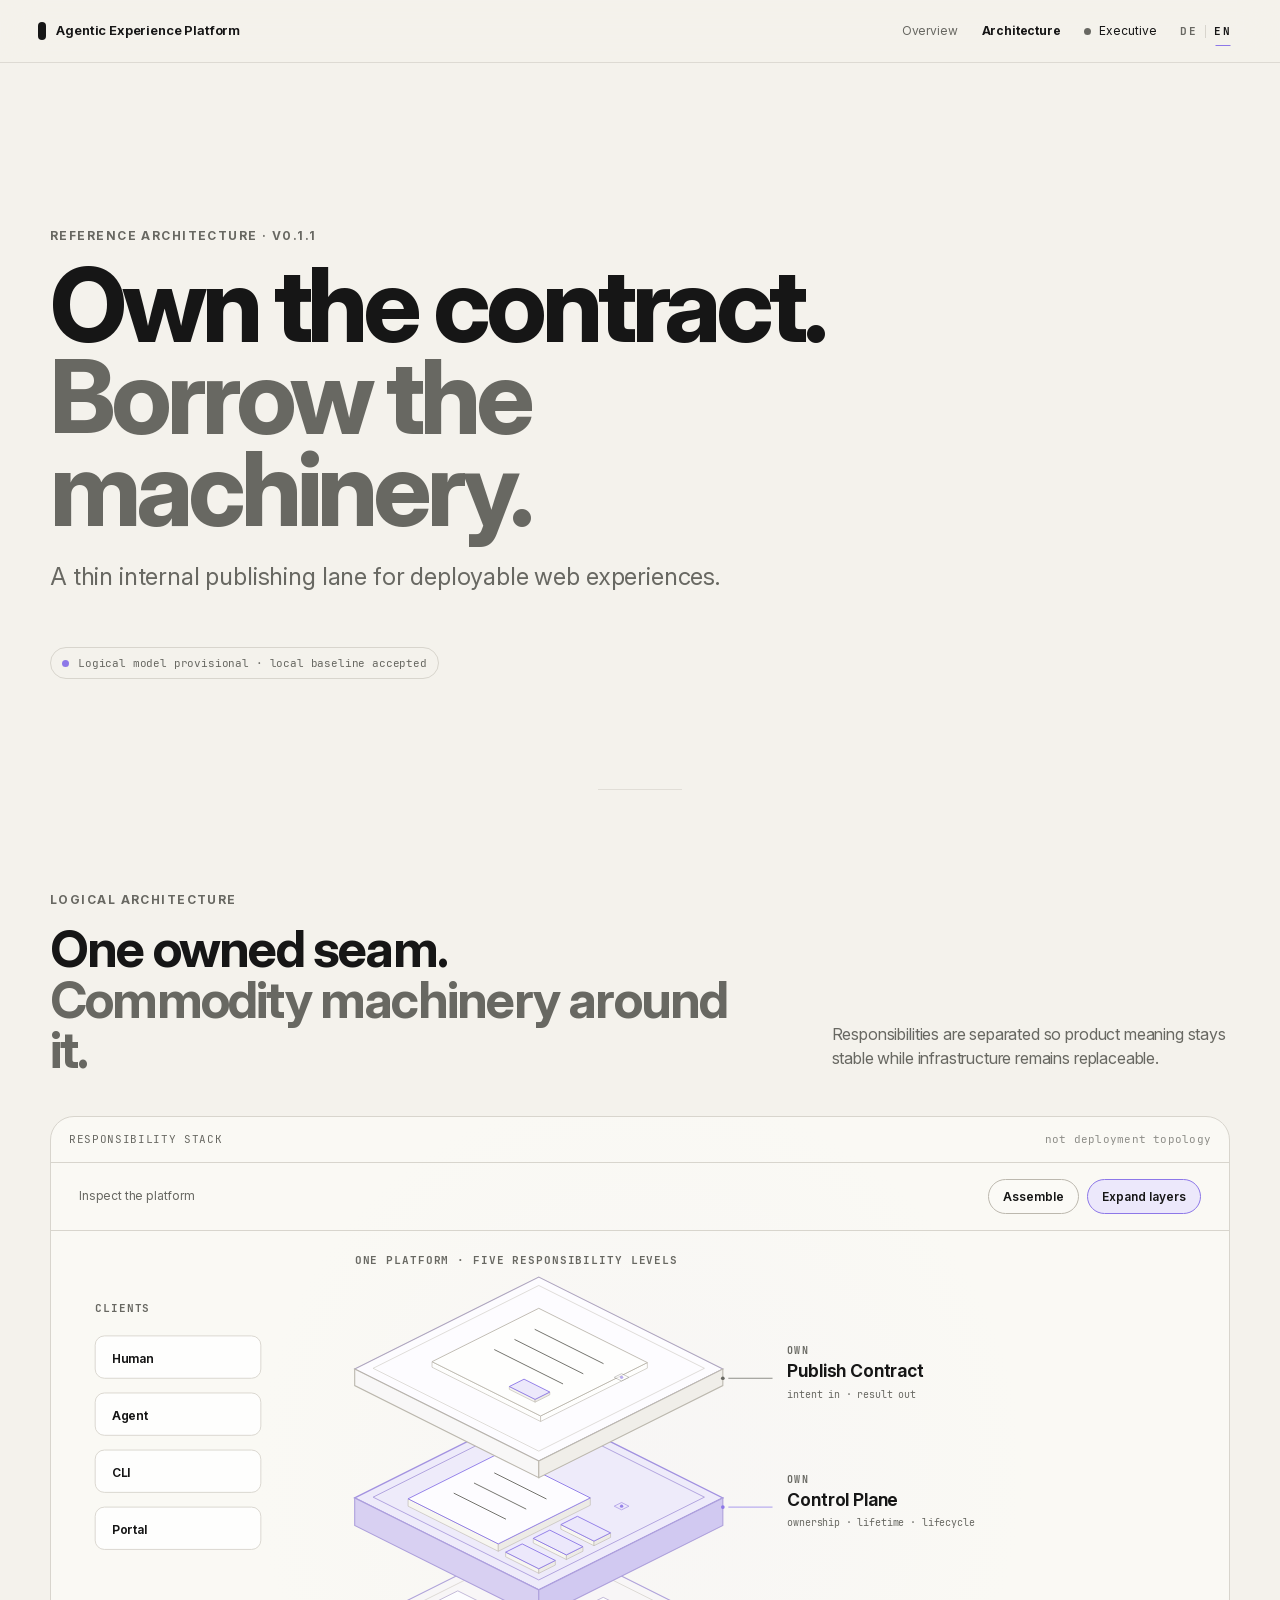
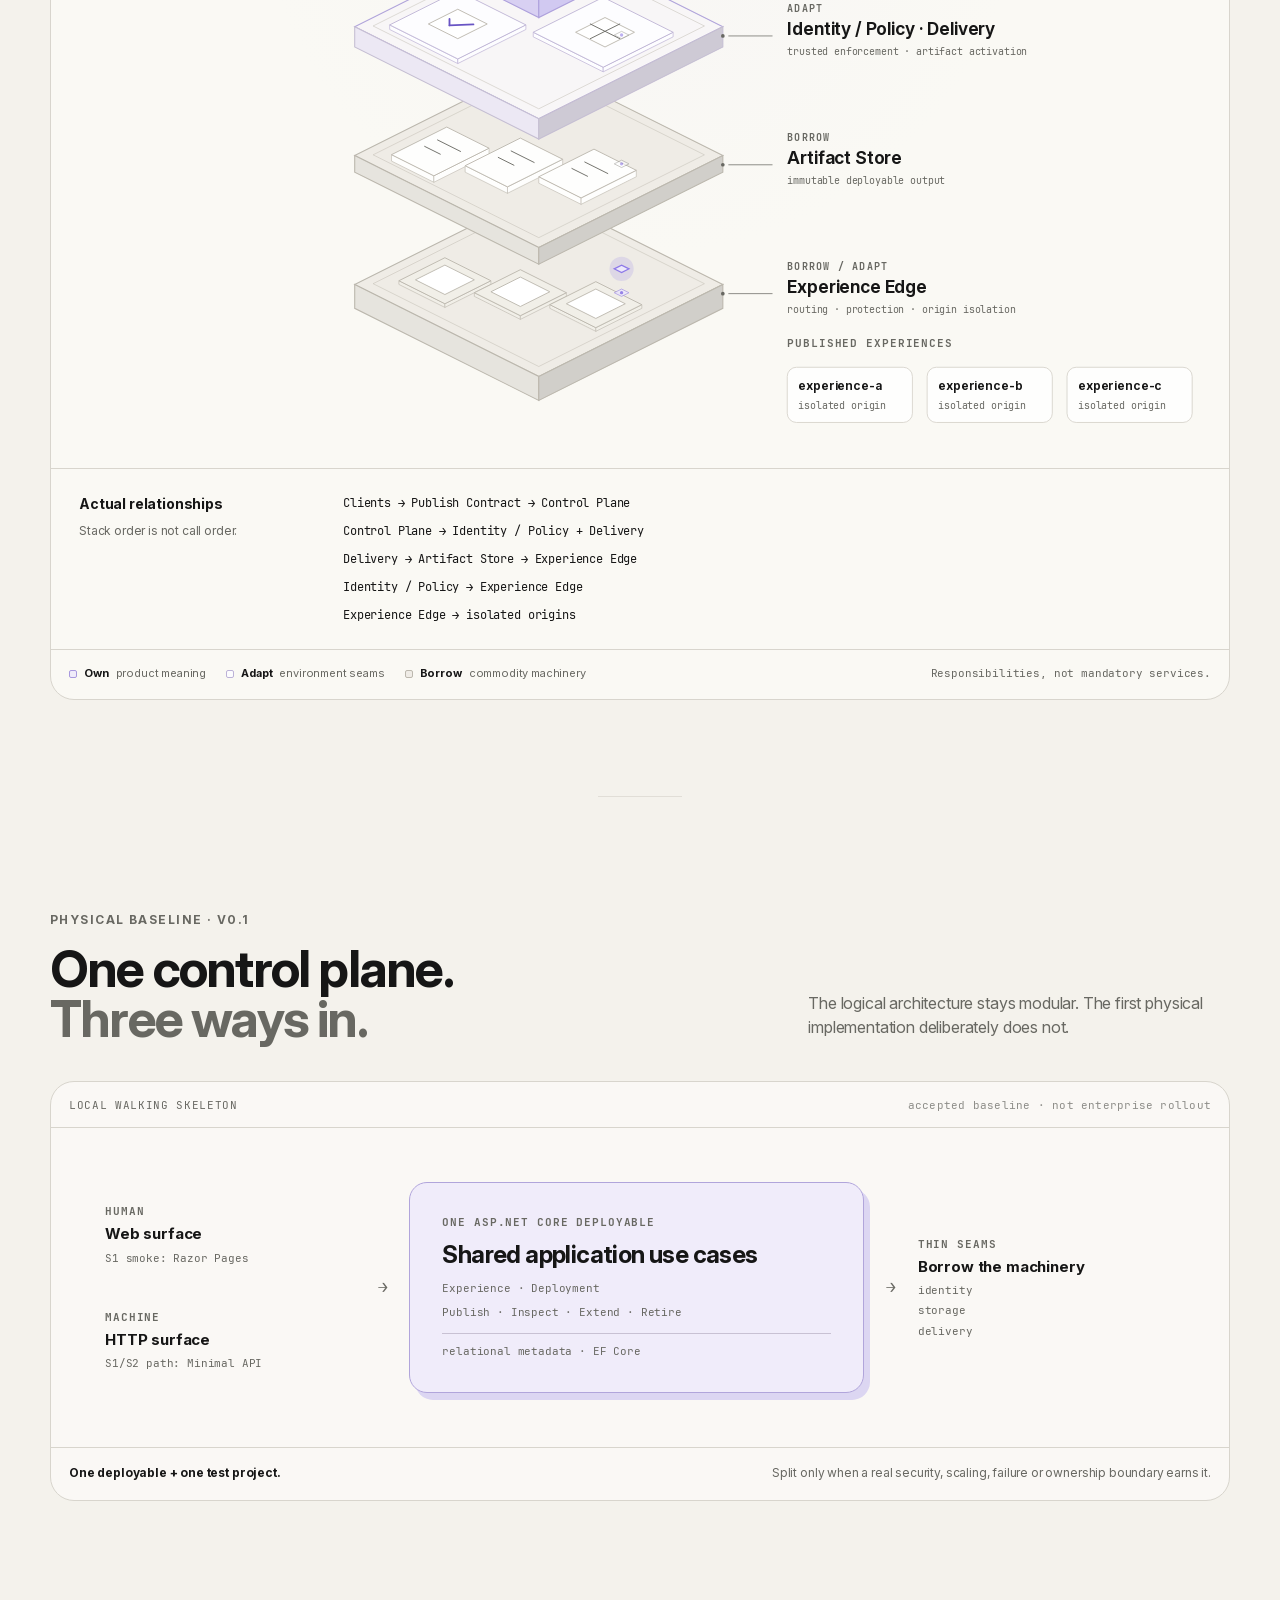
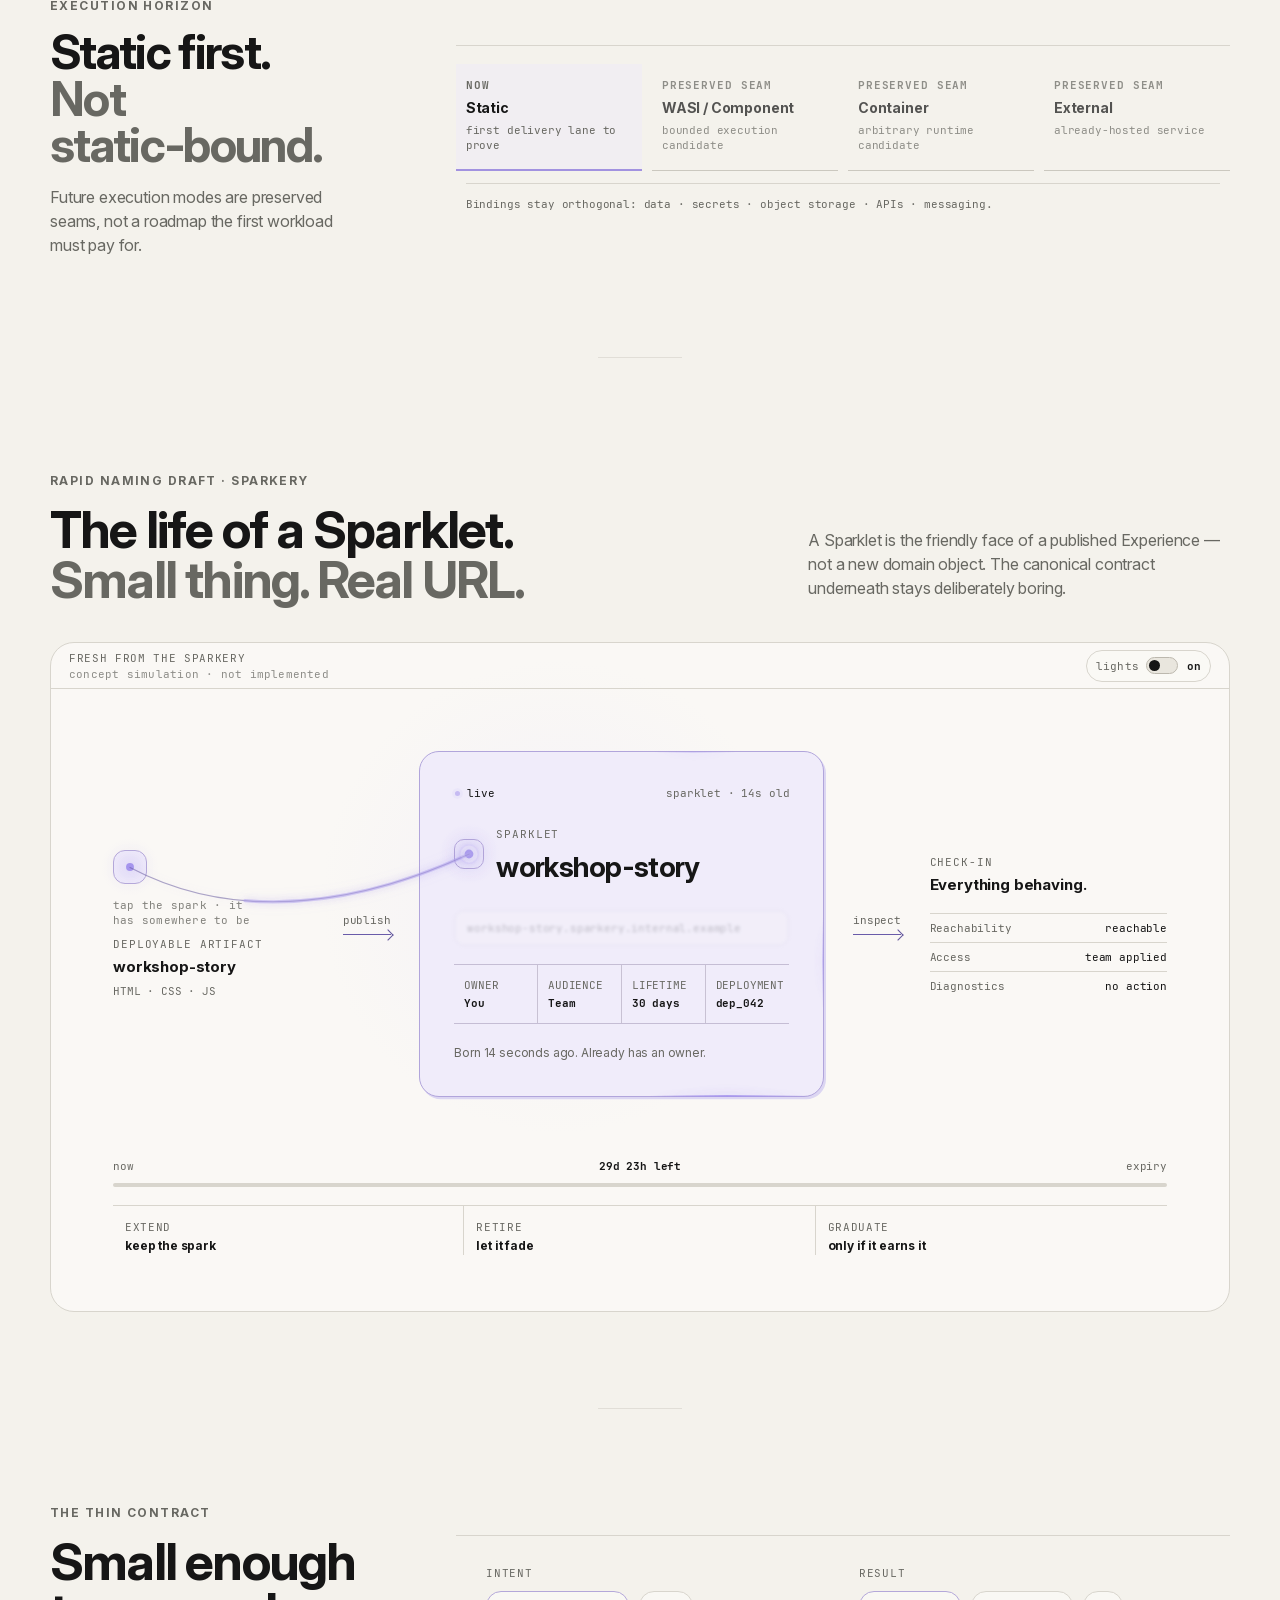
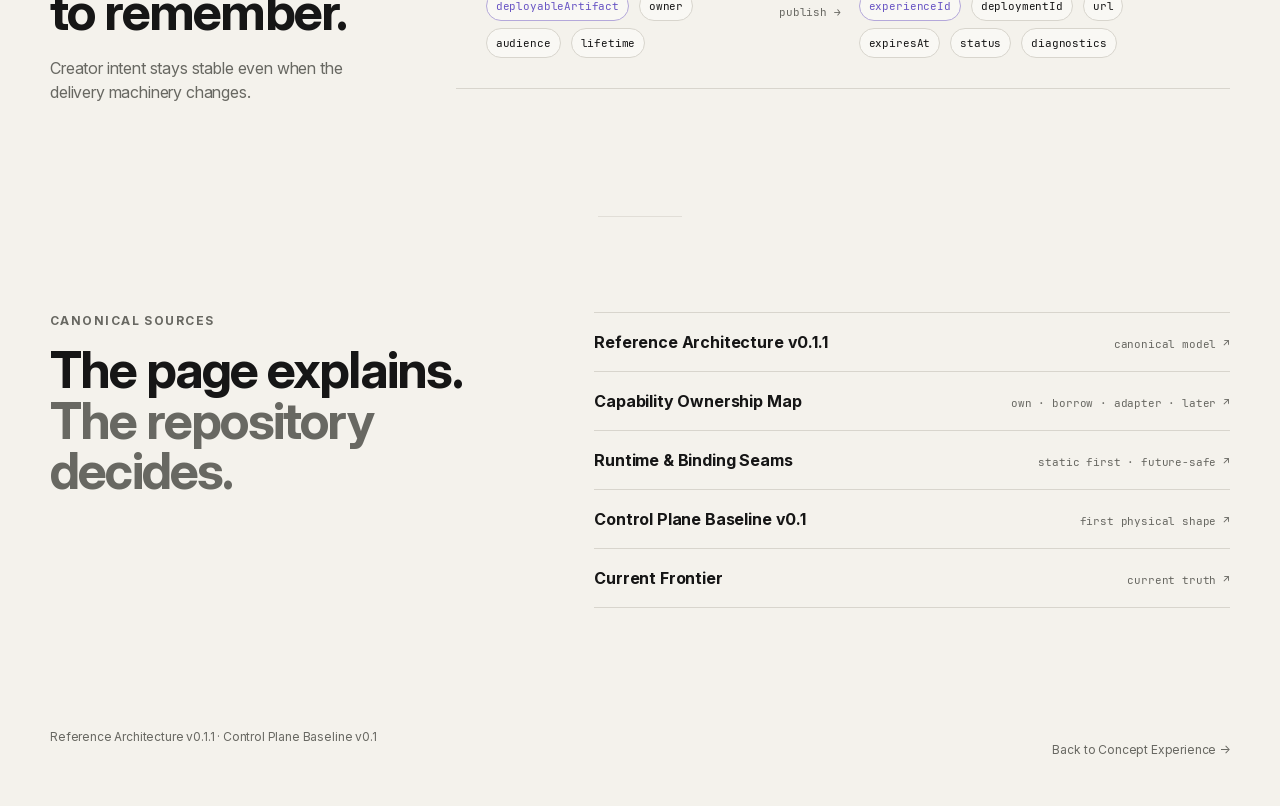
==== commit a59a76a8: "Publish agentic-experience-platform from dcd43e4bce2e" ====
--- a/agentic-experience-platform/architecture.html
+++ b/agentic-experience-platform/architecture.html
@@ -10,10 +10,10 @@
     content="The provisional reference architecture for the Agentic Experience Platform: own the contract, borrow the machinery."
   />
   <link rel="preload" href="./fonts/InterVariable.woff2" as="font" type="font/woff2" crossorigin />
-  <link rel="stylesheet" href="./tokens.css?v=0d04f2d07362" />
-  <link rel="stylesheet" href="./styles.css?v=0d04f2d07362" />
-  <link rel="stylesheet" href="./architecture.css?v=0d04f2d07362" />
-  <meta name="aep-build" content="0d04f2d07362" />
+  <link rel="stylesheet" href="./tokens.css?v=dcd43e4bce2e" />
+  <link rel="stylesheet" href="./styles.css?v=dcd43e4bce2e" />
+  <link rel="stylesheet" href="./architecture.css?v=dcd43e4bce2e" />
+  <meta name="aep-build" content="dcd43e4bce2e" />
 </head>
 <body class="architecture-page">
   <a class="skip-link" href="#main">Skip to content</a>
@@ -445,9 +445,9 @@
     <a href="./index.html">Back to Concept Experience →</a>
   </footer>
 
-  <script src="./i18n.js?v=0d04f2d07362"></script>
-  <script src="./app.js?v=0d04f2d07362"></script>
-  <script src="./architecture.js?v=0d04f2d07362"></script>
-  <script src="./spec-grid.js?v=0d04f2d07362"></script>
+  <script src="./i18n.js?v=dcd43e4bce2e"></script>
+  <script src="./app.js?v=dcd43e4bce2e"></script>
+  <script src="./architecture.js?v=dcd43e4bce2e"></script>
+  <script src="./spec-grid.js?v=dcd43e4bce2e"></script>
 </body>
 </html>
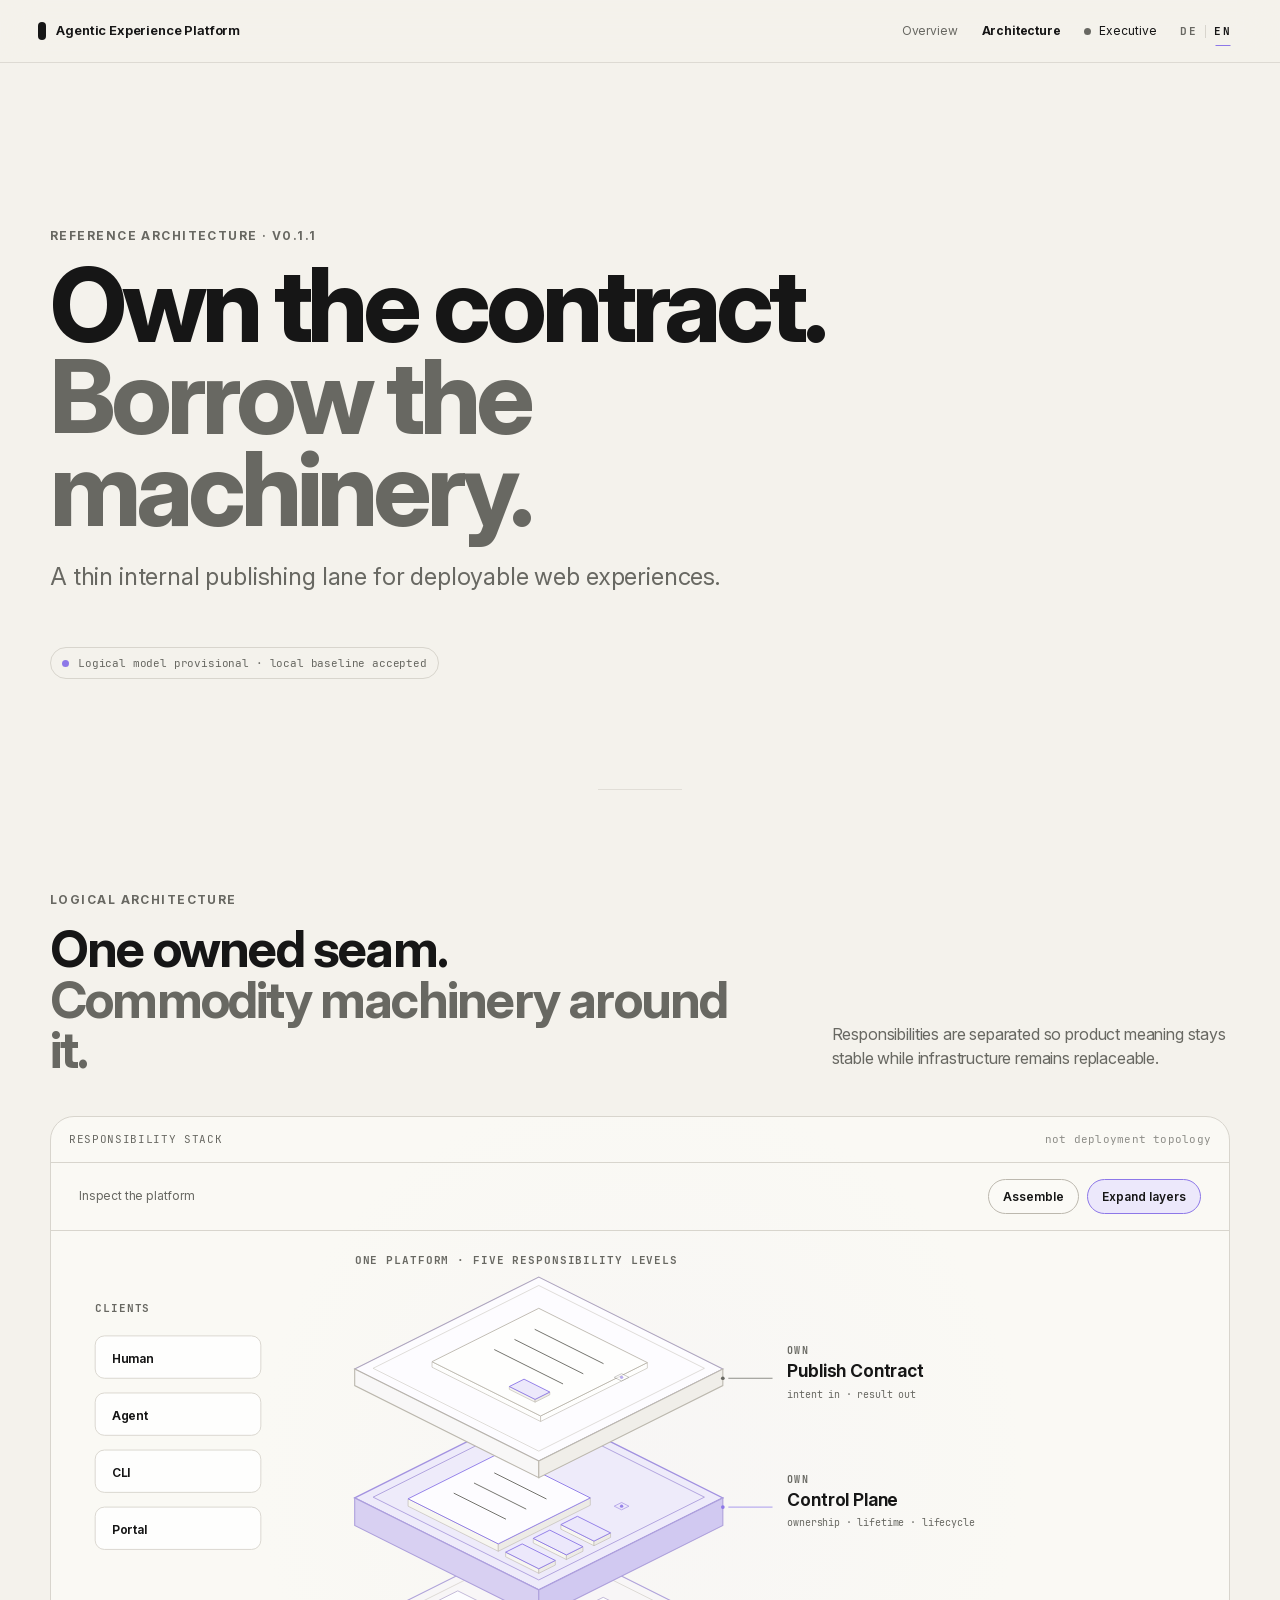
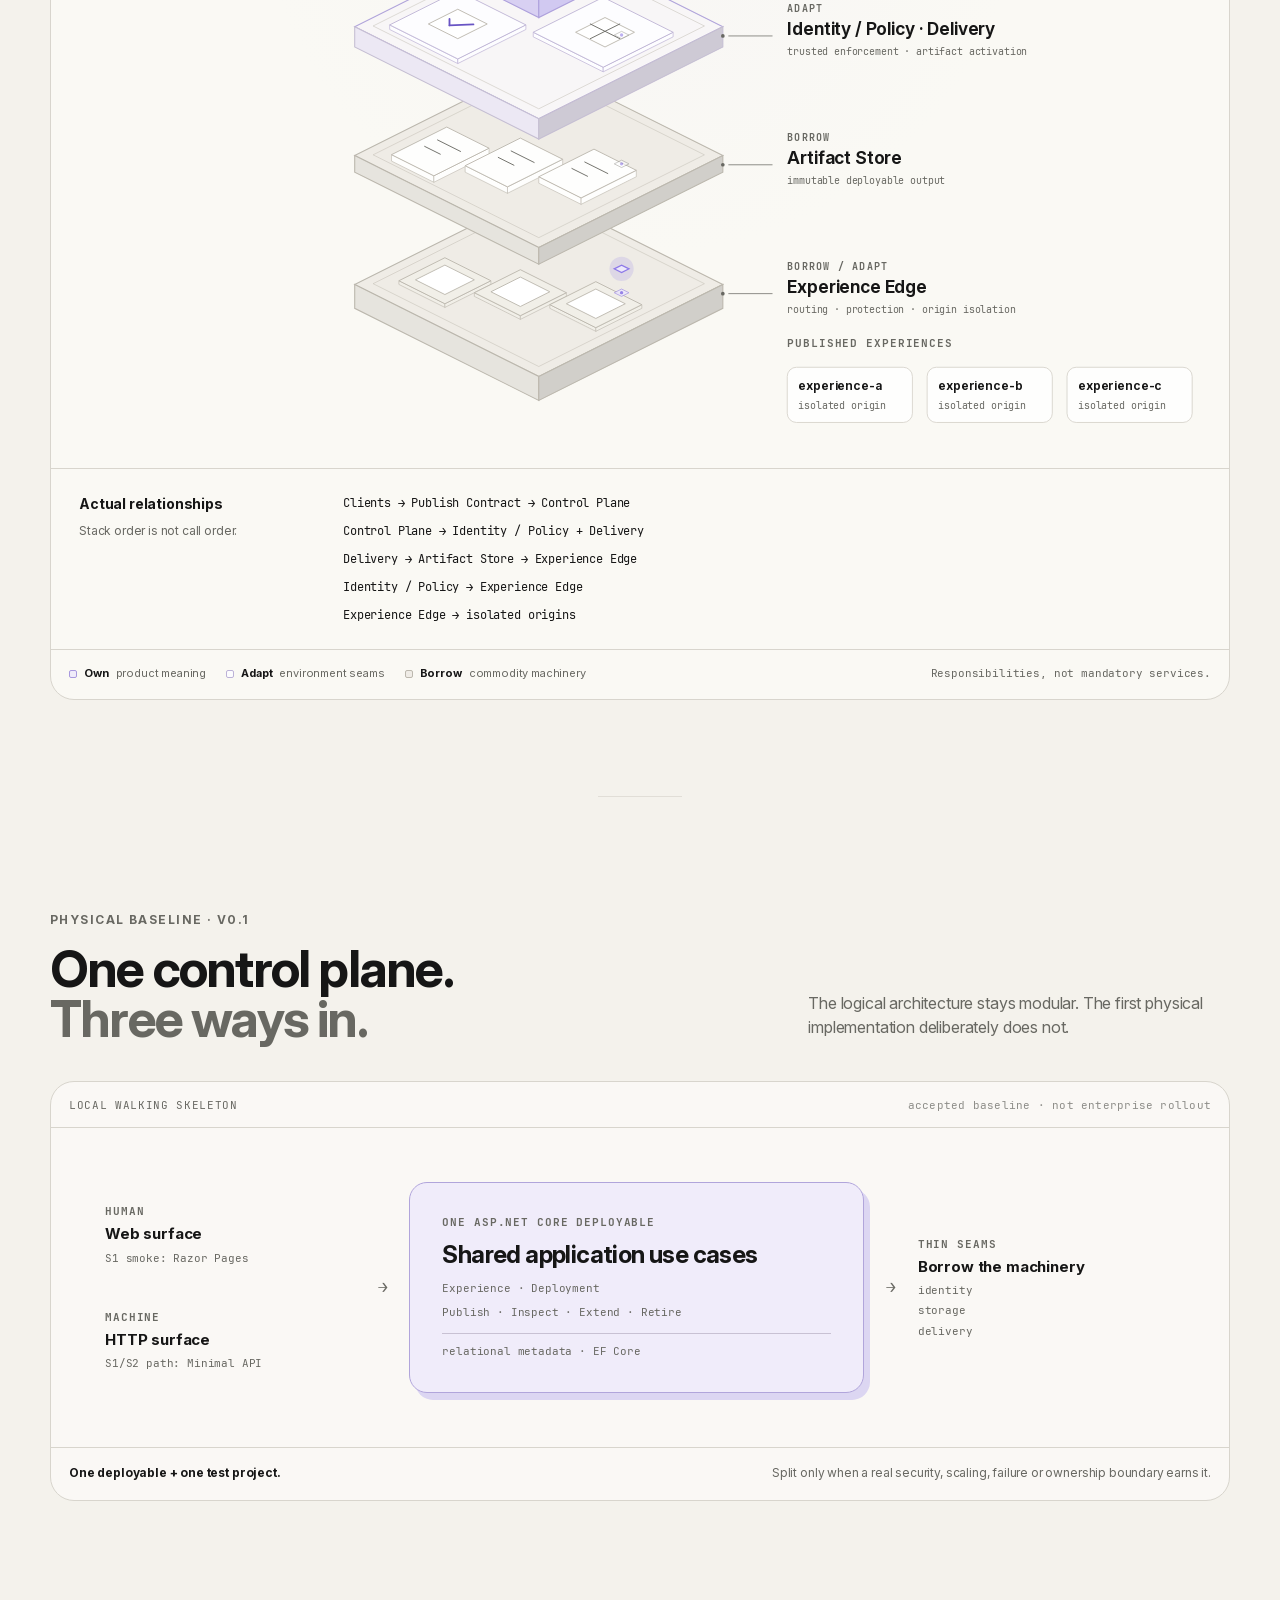
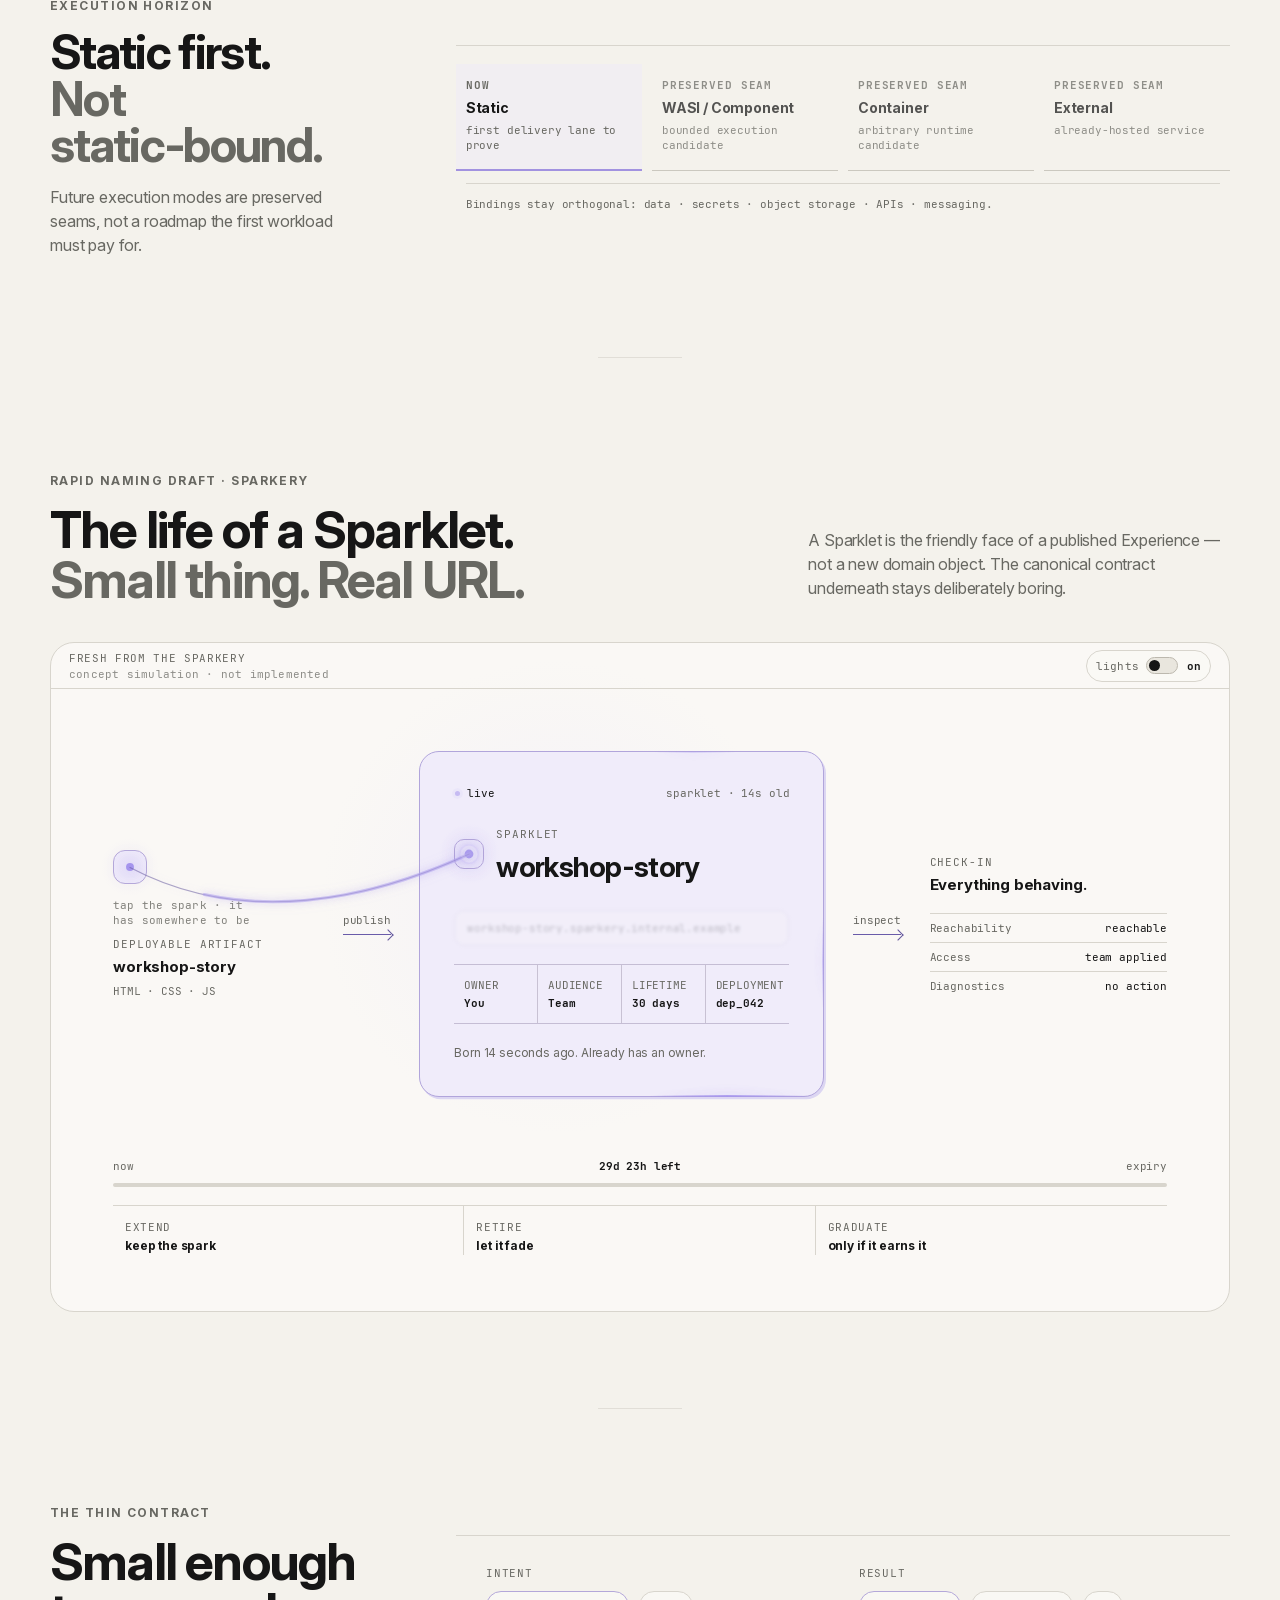
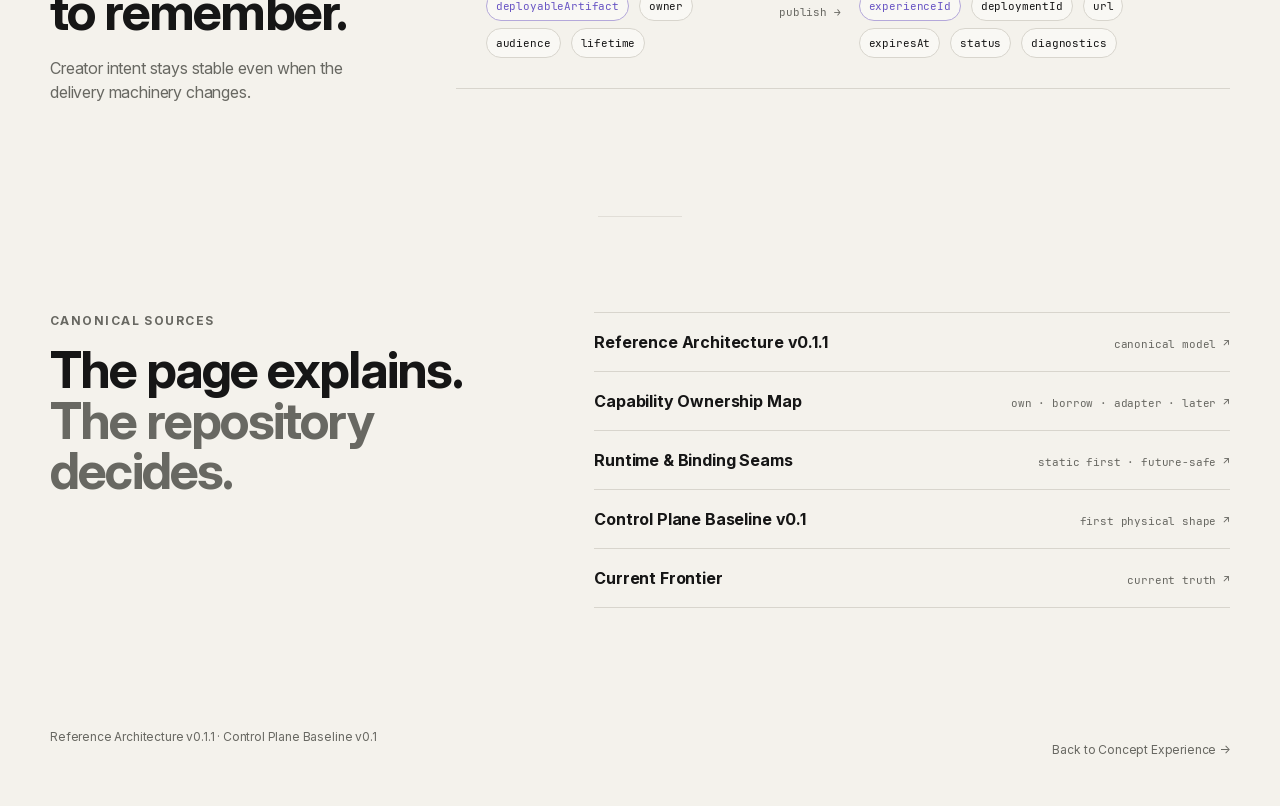
==== commit 4062b6fe: "Publish agentic-experience-platform from 1e5e0779ee00" ====
--- a/agentic-experience-platform/architecture.html
+++ b/agentic-experience-platform/architecture.html
@@ -10,10 +10,10 @@
     content="The provisional reference architecture for the Agentic Experience Platform: own the contract, borrow the machinery."
   />
   <link rel="preload" href="./fonts/InterVariable.woff2" as="font" type="font/woff2" crossorigin />
-  <link rel="stylesheet" href="./tokens.css?v=dcd43e4bce2e" />
-  <link rel="stylesheet" href="./styles.css?v=dcd43e4bce2e" />
-  <link rel="stylesheet" href="./architecture.css?v=dcd43e4bce2e" />
-  <meta name="aep-build" content="dcd43e4bce2e" />
+  <link rel="stylesheet" href="./tokens.css?v=1e5e0779ee00" />
+  <link rel="stylesheet" href="./styles.css?v=1e5e0779ee00" />
+  <link rel="stylesheet" href="./architecture.css?v=1e5e0779ee00" />
+  <meta name="aep-build" content="1e5e0779ee00" />
 </head>
 <body class="architecture-page">
   <a class="skip-link" href="#main">Skip to content</a>
@@ -445,9 +445,9 @@
     <a href="./index.html">Back to Concept Experience →</a>
   </footer>
 
-  <script src="./i18n.js?v=dcd43e4bce2e"></script>
-  <script src="./app.js?v=dcd43e4bce2e"></script>
-  <script src="./architecture.js?v=dcd43e4bce2e"></script>
-  <script src="./spec-grid.js?v=dcd43e4bce2e"></script>
+  <script src="./i18n.js?v=1e5e0779ee00"></script>
+  <script src="./app.js?v=1e5e0779ee00"></script>
+  <script src="./architecture.js?v=1e5e0779ee00"></script>
+  <script src="./spec-grid.js?v=1e5e0779ee00"></script>
 </body>
 </html>
